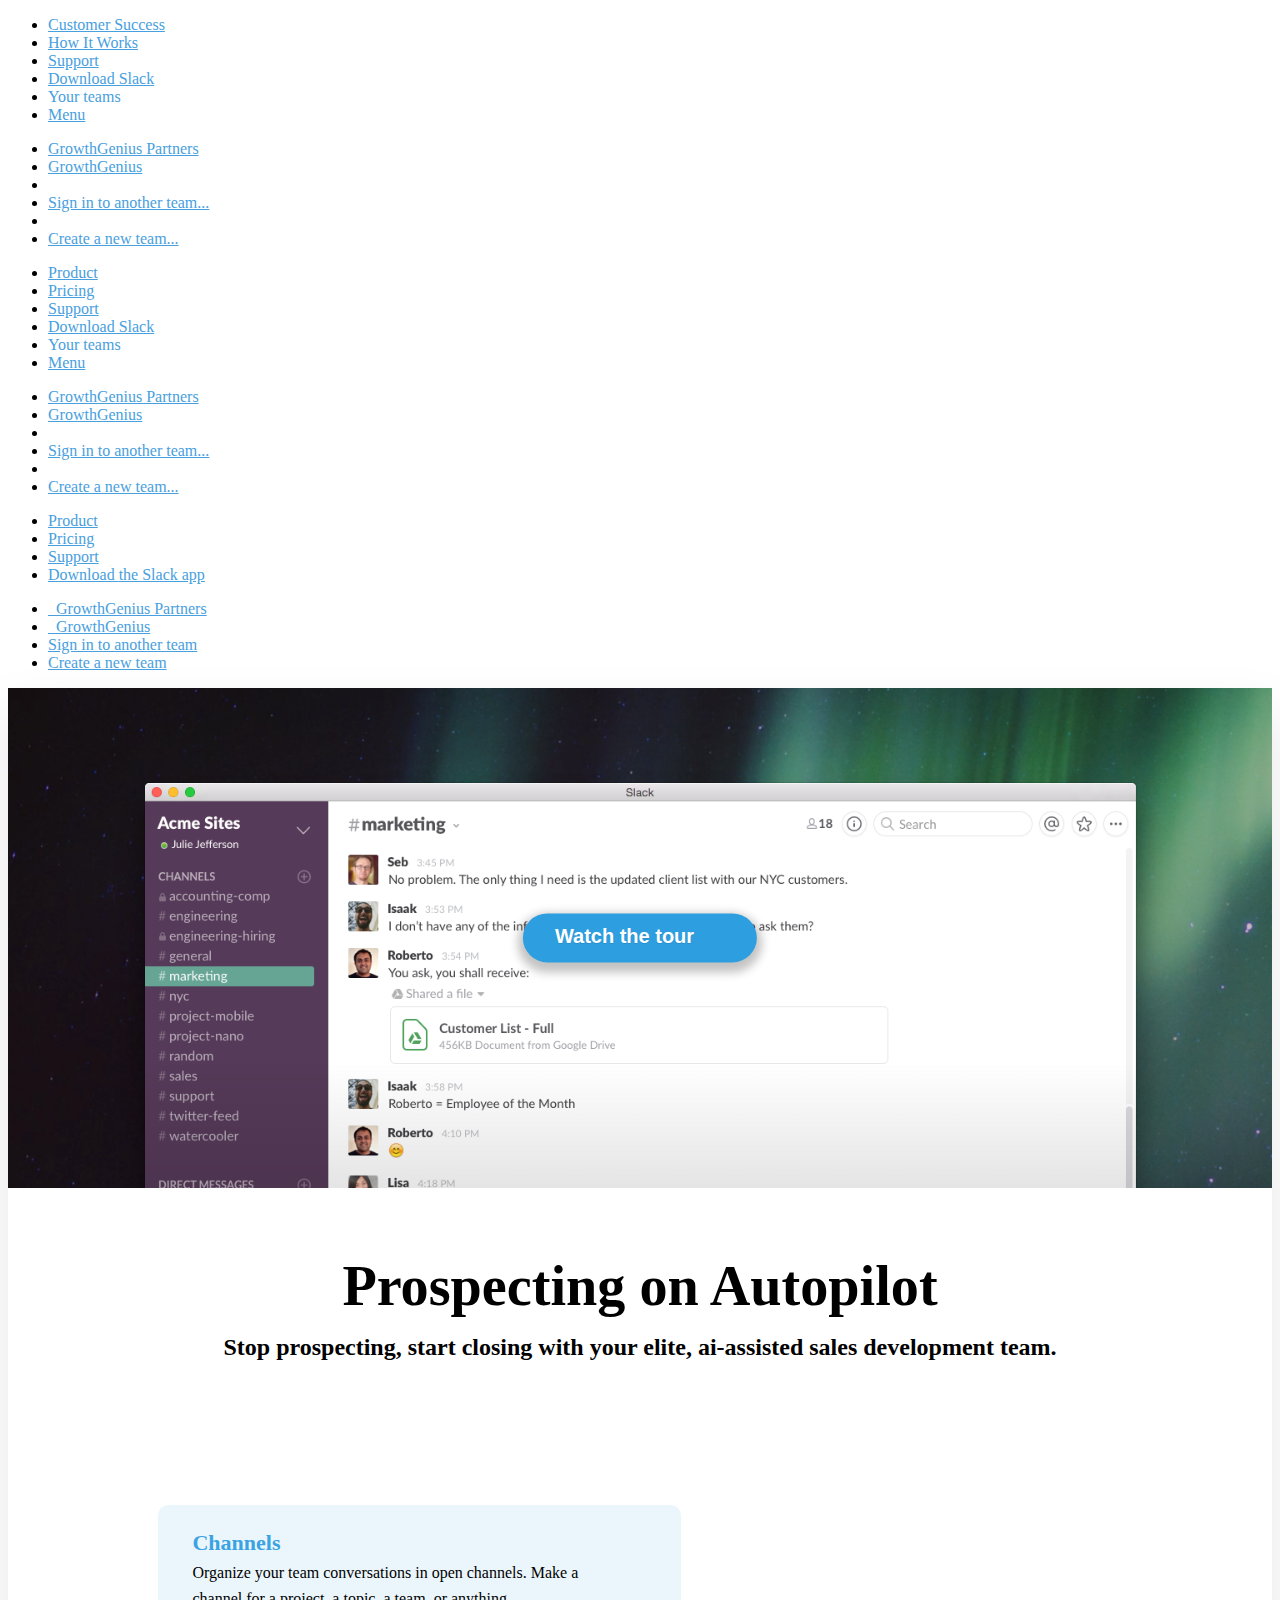
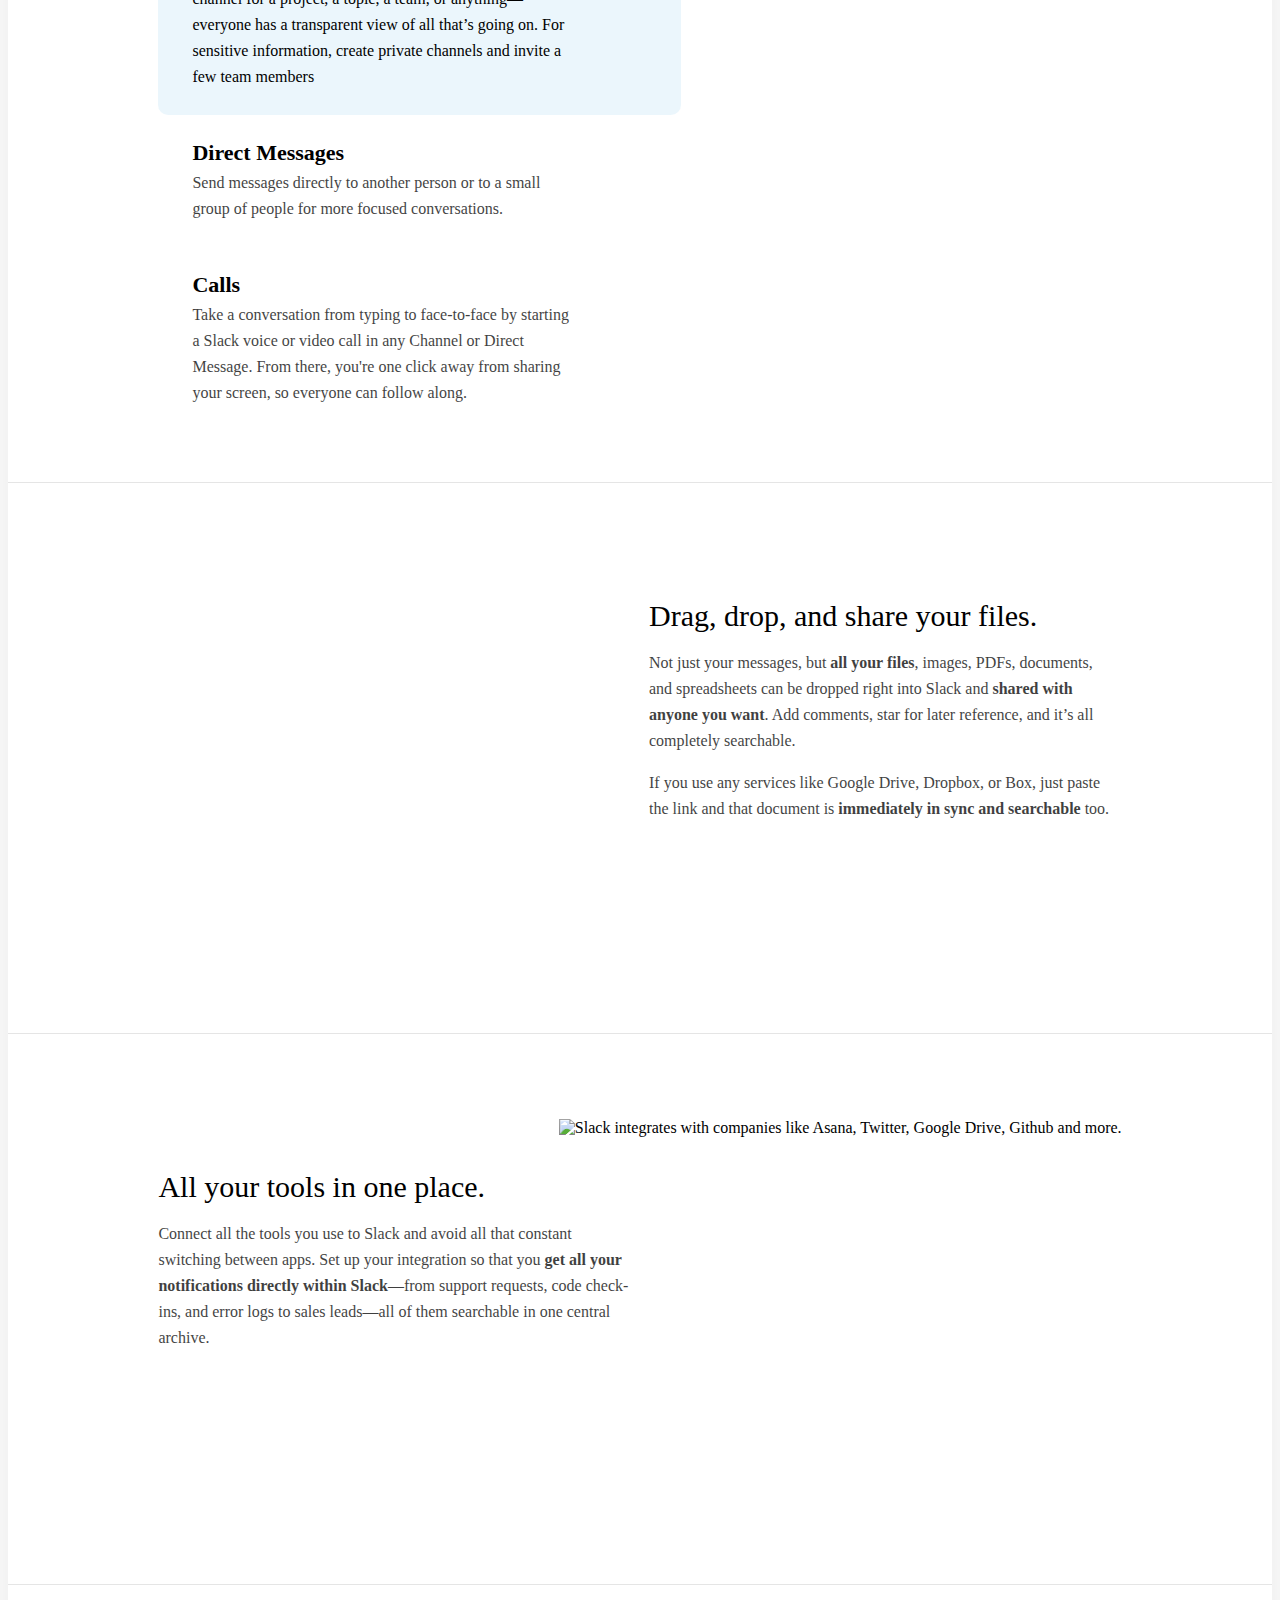
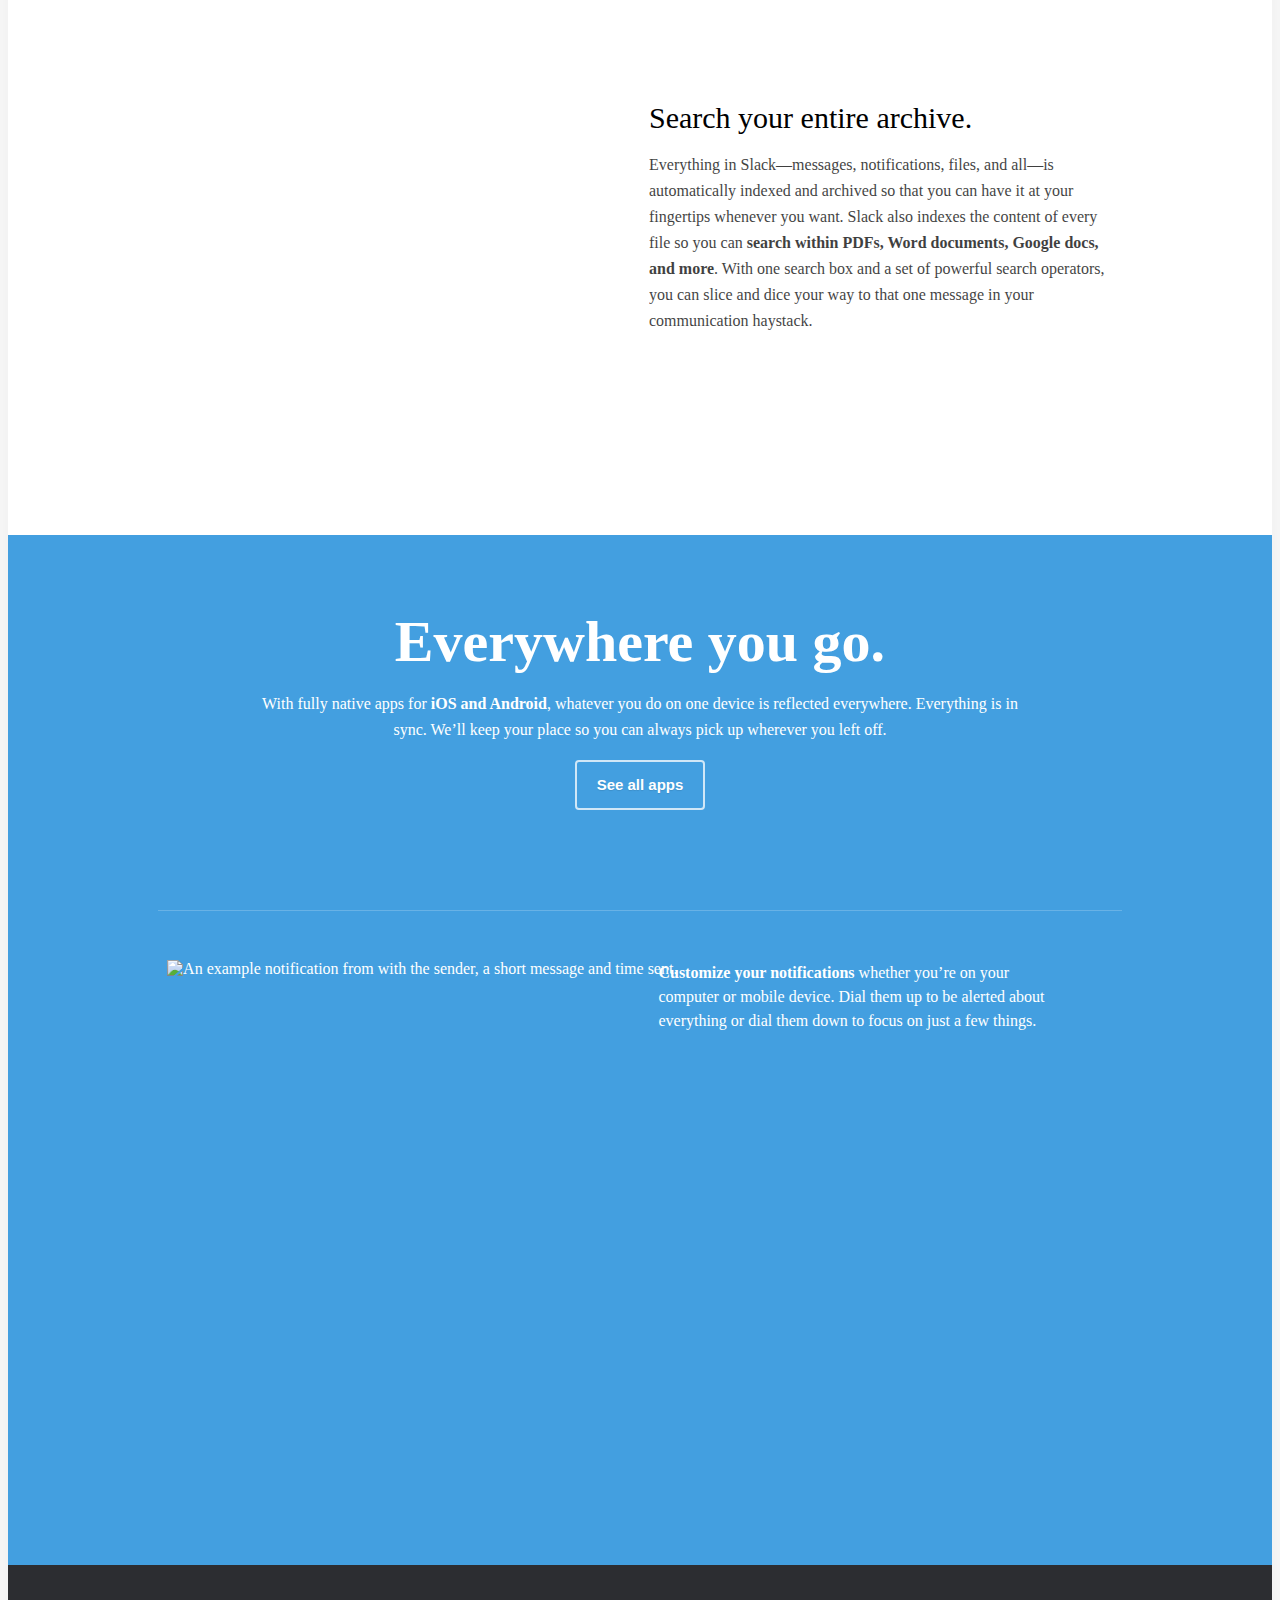
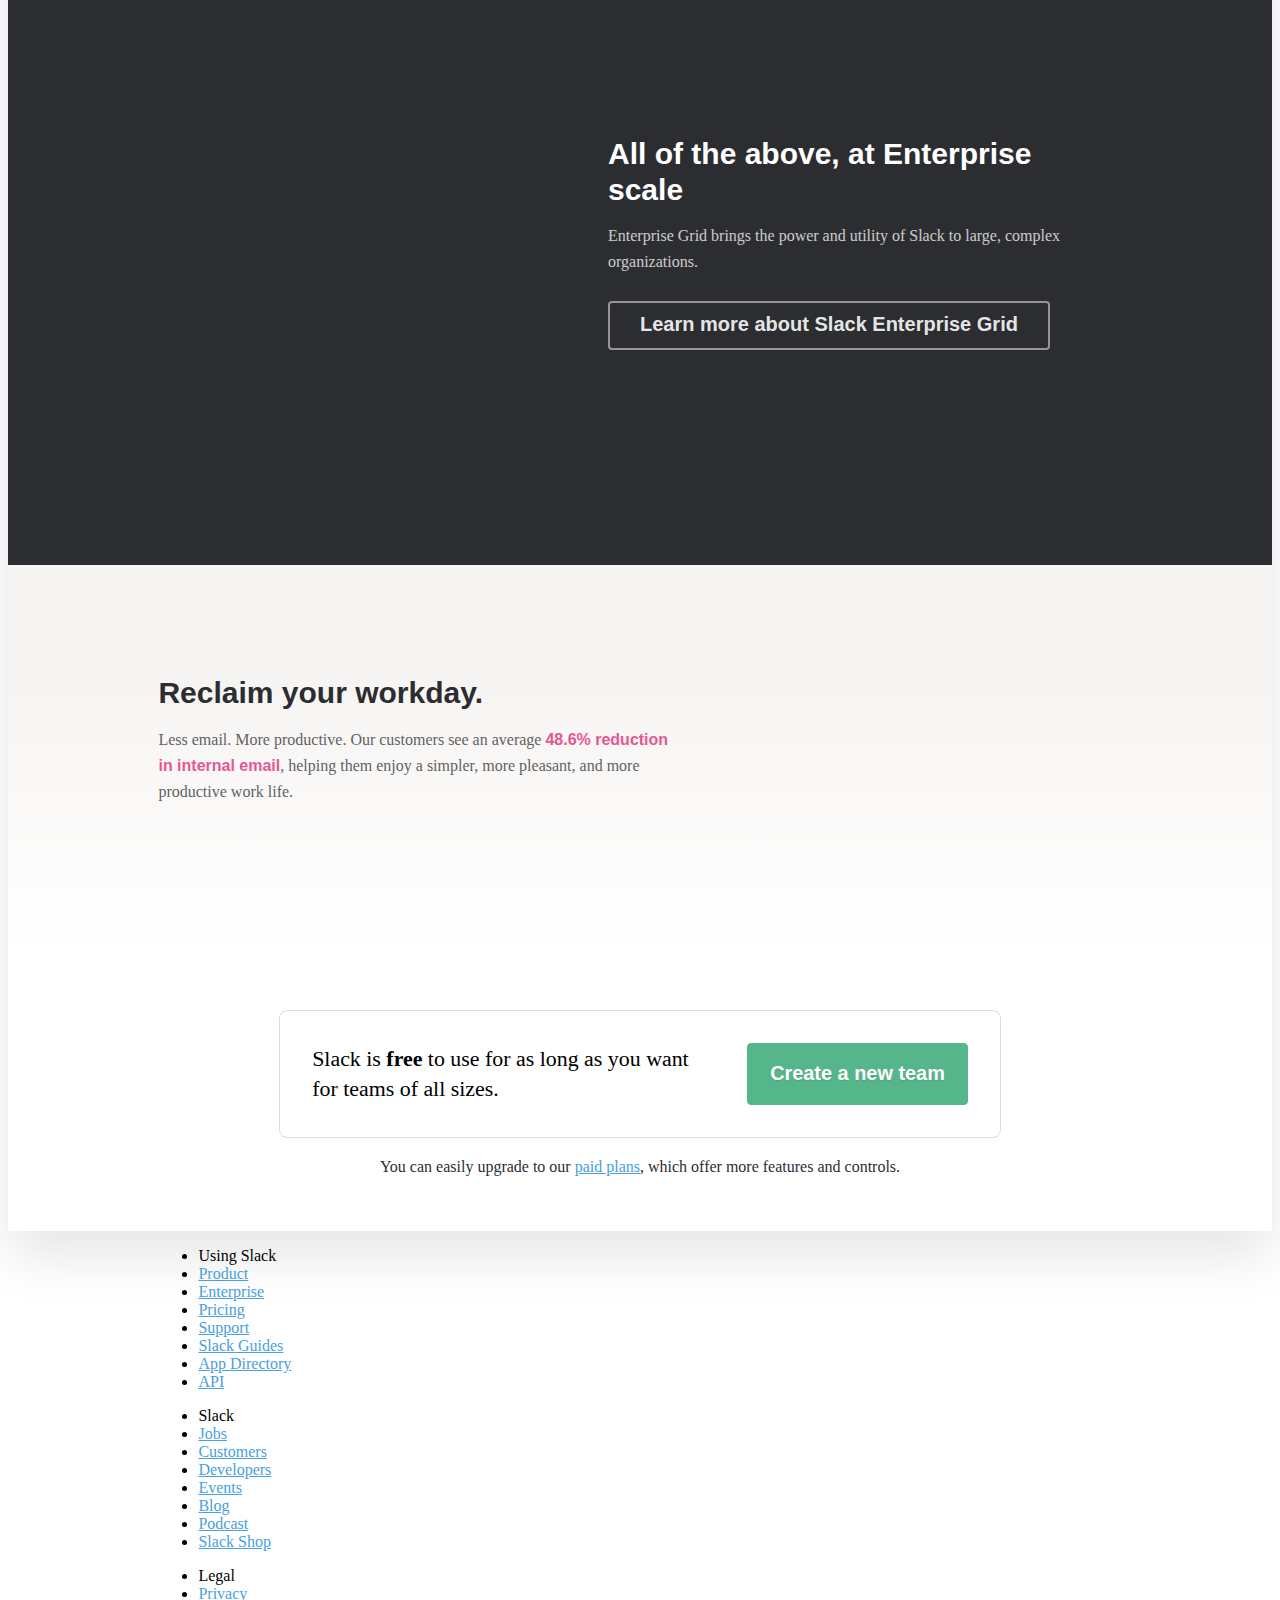
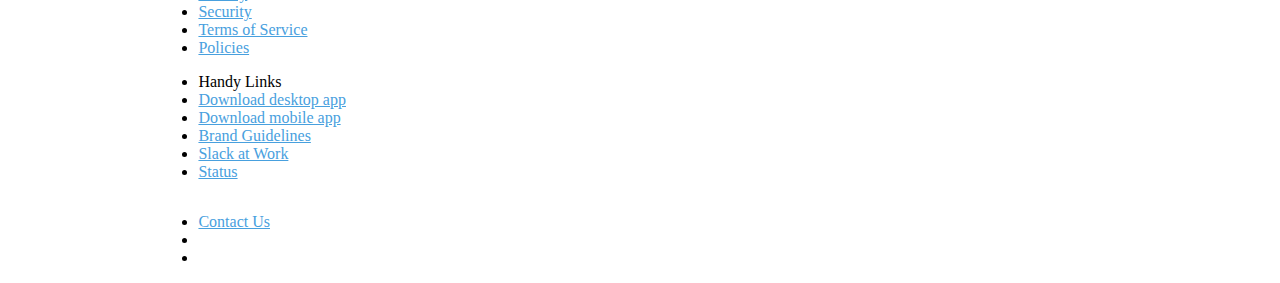
==== index.html @ 7a0142d6 "Initial commit" ====
<!DOCTYPE html>
<html lang="en-US">
	<head>

		
		<script>
window.ts_endpoint_url = "https:\/\/slack.com\/beacon\/timing";

(function(e) {
	var n=Date.now?Date.now():+new Date,r=e.performance||{},t=[],a={},i=function(e,n){for(var r=0,a=t.length,i=[];a>r;r++)t[r][e]==n&&i.push(t[r]);return i},o=function(e,n){for(var r,a=t.length;a--;)r=t[a],r.entryType!=e||void 0!==n&&r.name!=n||t.splice(a,1)};r.now||(r.now=r.webkitNow||r.mozNow||r.msNow||function(){return(Date.now?Date.now():+new Date)-n}),r.mark||(r.mark=r.webkitMark||function(e){var n={name:e,entryType:"mark",startTime:r.now(),duration:0};t.push(n),a[e]=n}),r.measure||(r.measure=r.webkitMeasure||function(e,n,r){n=a[n].startTime,r=a[r].startTime,t.push({name:e,entryType:"measure",startTime:n,duration:r-n})}),r.getEntriesByType||(r.getEntriesByType=r.webkitGetEntriesByType||function(e){return i("entryType",e)}),r.getEntriesByName||(r.getEntriesByName=r.webkitGetEntriesByName||function(e){return i("name",e)}),r.clearMarks||(r.clearMarks=r.webkitClearMarks||function(e){o("mark",e)}),r.clearMeasures||(r.clearMeasures=r.webkitClearMeasures||function(e){o("measure",e)}),e.performance=r,"function"==typeof define&&(define.amd||define.ajs)&&define("performance",[],function(){return r}) // eslint-disable-line
})(window);

</script>
<script>


;(function() {
'use strict';


window.TSMark = function(mark_label) {
	if (!window.performance || !window.performance.mark) return;
	performance.mark(mark_label);
};
window.TSMark('start_load');


window.TSMeasureAndBeacon = function(measure_label, start_mark_label) {
	if (start_mark_label === 'start_nav' && window.performance && window.performance.timing) {
		window.TSBeacon(measure_label, (new Date()).getTime() - performance.timing.navigationStart);
		return;
	}
	if (!window.performance || !window.performance.mark || !window.performance.measure) return;
	performance.mark(start_mark_label + '_end');
	try {
		performance.measure(measure_label, start_mark_label, start_mark_label + '_end');
		window.TSBeacon(measure_label, performance.getEntriesByName(measure_label)[0].duration);
	} catch (e) {
		
	}
};


if ('sendBeacon' in navigator) {
	window.TSBeacon = function(label, value) {
		var endpoint_url = window.ts_endpoint_url || 'https://slack.com/beacon/timing';
		navigator.sendBeacon(endpoint_url + '?data=' + encodeURIComponent(label + ':' + value), '');
	};
} else {
	window.TSBeacon = function(label, value) {
		var endpoint_url = window.ts_endpoint_url || 'https://slack.com/beacon/timing';
		(new Image()).src = endpoint_url + '?data=' + encodeURIComponent(label + ':' + value);
	};
}
})();
</script>
 

<script>
window.TSMark('step_load');
</script>		<noscript><meta http-equiv="refresh" content="0; URL=/is?nojsmode=1" /></noscript>
<script type="text/javascript">
if(self!==top)window.document.write("\u003Cstyle>body * {display:none !important;}\u003C\/style>\u003Ca href=\"#\" onclick="+
"\"top.location.href=window.location.href\" style=\"display:block !important;padding:10px\">Go to Slack.com\u003C\/a>");

(function() {
	var timer;
	if (self !== top) {
		timer = window.setInterval(function() {
			if (window.$) {
				try {
					$('#page').remove();
					$('#client-ui').remove();
					window.TS = null;
					window.clearInterval(timer);
				} catch(e) {}
			}
		}, 200);
	}
}());

</script>

<script>

(function() {
	'use strict';

	window.callSlackAPIUnauthed = function(method, args, callback) {
		var timestamp = Date.now() / 1000;  
		var version = (window.TS && TS.boot_data && TS.boot_data.version_uid) ? TS.boot_data.version_uid.substring(0, 8) : 'noversion';
		var url = '/api/' + method + '?_x_id=' + version + '-' + timestamp;

		var req = new XMLHttpRequest();

		req.onreadystatechange = function() {
			if (req.readyState == 4) {
				req.onreadystatechange = null;
				var obj;

				if (req.status == 200 || req.status == 429) {
					try {
						obj = JSON.parse(req.responseText);
					} catch (err) {
						TS.console.warn(8675309, 'unable to do anything with api rsp');
					}
				}

				obj = obj || {
					ok: false,
				};

				callback(obj.ok, obj, args);
			}
		};

		var async = true;
		req.open('POST', url, async);

		var form_data = new FormData();
		var has_data = false;
		Object.keys(args).forEach(function(k) {
			if (k[0] === '_') return;
			form_data.append(k, args[k]);
			has_data = true;
		});

		if (has_data) {
			req.send(form_data);
		} else {
			req.send();
		}
	};
})();
</script>
		<script type="text/javascript" src="https://a.slack-edge.com/bv1-1/webpack.manifest.fd29d43153dd96f3fa44.min.js" crossorigin="anonymous" onload="window._cdn && _cdn.ok(this, arguments)" onerror="window._cdn && _cdn.failed(this, arguments)"></script>
		
	
		<script>
			if (window.location.host == 'slack.com' && window.location.search.indexOf('story') < 0) {
				document.cookie = '__cvo_skip_doc=' + escape(document.URL) + '|' + escape(document.referrer) + ';path=/';
			}
		</script>
	

		<script type="text/javascript">
		
		try {
			if(window.location.hash && !window.location.hash.match(/^(#?[a-zA-Z0-9_]*)$/)) {
				window.location.hash = '';
			}
		} catch(e) {}
		
	</script>

	<script type="text/javascript">
						
			window.dataLayer = window.dataLayer || [];
			window.dataLayer.push({
				'gtm.start': Date.now(),
				'event' : 'gtm.js',
				
			});
			var firstScript = document.getElementsByTagName('script')[0];
			var thisScript = document.createElement('script');
			thisScript.async = true;
			thisScript.src = '//www.googletagmanager.com/gtm.js?id=GTM-KH2LPK';
			firstScript.parentNode.insertBefore(thisScript, firstScript);

			/* Once page is loaded, attach events */
			document.addEventListener("DOMContentLoaded", function(e) {
				var gtmDataLayer = window.dataLayer || [];
				var gtmTags = document.querySelectorAll('*[data-gtm-click]');
				var gtmClickHandler = function(c) {
					var gtm_events = this.getAttribute('data-gtm-click');
					if(!gtm_events) return;
					var gtm_events_arr = gtm_events.split(",");
					for(var e=0; e < gtm_events_arr.length; e++) {
						var ev = gtm_events_arr[e].trim();
						gtmDataLayer.push({ 'event': ev });
					}
				};
				gtmTags.forEach(function(elem) {
					elem.addEventListener('click', gtmClickHandler);
				});
			});
		
	
				(function(e,c,b,f,d,g,a){e.SlackBeaconObject=d;
		e[d]=e[d]||function(){(e[d].q=e[d].q||[]).push([1*new Date(),arguments])};
		e[d].l=1*new Date();g=c.createElement(b);a=c.getElementsByTagName(b)[0];
		g.async=1;g.src=f;a.parentNode.insertBefore(g,a)
		})(window,document,"script","https://a.slack-edge.com/bv1-1/slack_beacon.7894c36665f77d6acb3f.min.js","sb");
		sb('set', 'token', '3307f436963e02d4f9eb85ce5159744c');

				sb('track', 'pageview');

		
		function track(a) {
			if(window.ga) ga('send','event','web', a);
			if(window.sb) sb('track', a);
		}
		

	</script>

														
		<title>Slack: Where work happens</title>
		<meta charset="utf-8">
		<meta name="description" content="Slack brings all your communication together in one place. It’s real-time messaging, archiving and search for modern teams.">
		<meta name="author" content="Slack">
		<meta name="viewport" content="width=device-width, initial-scale=1.0, maximum-scale=1.0">
		<meta http-equiv="X-UA-Compatible" content="IE=edge,chrome=1">

		
		
		

<meta property="og:type" 	content="website"/>
<meta property="og:site_name" 	content="Slack"/>
<meta property="og:image" 	content="https://a.slack-edge.com/436da/marketing/img/meta/slack_hash_128.png"/>
<meta property="og:title" 	content="Slack: Where work happens"/>
<meta property="og:description" content="Slack brings all your communication together in one place. It’s real-time messaging, archiving and search for modern teams."/>
		
<meta name="twitter:card" content="summary">
<meta name="twitter:site" content="@slackhq">

	<meta name="twitter:title" content="Slack: Where work happens">

	<meta name="twitter:description" content="Slack brings all your communication together in one place. It’s real-time messaging, archiving and search for modern teams.">

<meta name="twitter:image" content="https://a.slack-edge.com/436da/marketing/img/meta/slack_hash_twitter.png">		
<link id="favicon" rel="shortcut icon" href="https://a.slack-edge.com/436da/marketing/img/meta/favicon-32.png" sizes="16x16 32x32 48x48" type="image/png" />

<link rel="icon" href="https://a.slack-edge.com/436da/marketing/img/meta/app-256.png" sizes="256x256" type="image/png" />

<link rel="apple-touch-icon-precomposed" sizes="152x152" href="https://a.slack-edge.com/436da/marketing/img/meta/ios-152.png" />
<link rel="apple-touch-icon-precomposed" sizes="144x144" href="https://a.slack-edge.com/436da/marketing/img/meta/ios-144.png" />
<link rel="apple-touch-icon-precomposed" sizes="120x120" href="https://a.slack-edge.com/436da/marketing/img/meta/ios-120.png" />
<link rel="apple-touch-icon-precomposed" sizes="114x114" href="https://a.slack-edge.com/436da/marketing/img/meta/ios-114.png" />
<link rel="apple-touch-icon-precomposed" sizes="72x72" href="https://a.slack-edge.com/436da/marketing/img/meta/ios-72.png" />
<link rel="apple-touch-icon-precomposed" href="https://a.slack-edge.com/436da/marketing/img/meta/ios-57.png" />

<meta name="msapplication-TileColor" content="#FFFFFF" />
<meta name="msapplication-TileImage" content="https://a.slack-edge.com/436da/marketing/img/meta/app-144.png" />
		
		
		
		<!-- output_css "brand_css_core" -->
		<link href="https://a.slack-edge.com/5dbea/style/rollup-brand.css" rel="stylesheet" type="text/css" crossorigin="anonymous" onload="window._cdn && _cdn.ok(this, arguments)" onerror="window._cdn && _cdn.failed(this, arguments)">
		<!-- <link rel="stylesheet" type="text/css" href="rollup-brand.css"> -->


				<!-- output_css "regular" -->
		<!-- <link href="https://a.slack-edge.com/99ce6/style/landing_tour.css" rel="stylesheet" type="text/css" crossorigin="anonymous" onload="window._cdn && _cdn.ok(this, arguments)" onerror="window._cdn && _cdn.failed(this, arguments)"> -->
		<link rel="stylesheet" type="text/css" href="landing_tour.css">
		<!-- <link href="https://a.slack-edge.com/9dede/style/plastic_buttons.css" rel="stylesheet" type="text/css" crossorigin="anonymous" onload="window._cdn && _cdn.ok(this, arguments)" onerror="window._cdn && _cdn.failed(this, arguments)"> -->
		<link rel="stylesheet" type="text/css" href="plastic_buttons.css">
		<!-- <link href="https://a.slack-edge.com/0d12a/style/marketing_video_header.css" rel="stylesheet" type="text/css" crossorigin="anonymous" onload="window._cdn && _cdn.ok(this, arguments)" onerror="window._cdn && _cdn.failed(this, arguments)"> -->
		<link rel="stylesheet" type="text/css" href="marketing_video_header.css">


	</head>

		<body>

	

	



	<nav class="top">
	
		
		<a href="https://slack.com/" class="logo" data-qa="logo" data-clog-event="WEBSITE_CLICK" data-clog-params="click_target=logo" aria-label="Slack homepage"></a>
	
		
							
					<ul>
				<li><a  href="https://slack.com/is" data-qa="product" data-clog-event="WEBSITE_CLICK" data-clog-params="click_target=nav_product">Customer Success</a></li>
				<li><a  href="https://slack.com/pricing?ui_step=55&ui_element=5" data-qa="pricing" data-clog-event="WEBSITE_CLICK" data-clog-params="click_target=nav_pricing">How It Works</a></li>				<li><a  href="https://get.slack.help/hc/en-us" data-qa="support" data-clog-event="WEBSITE_CLICK" data-clog-params="click_target=nav_support">Support</a></li>

								<li class= "mobile_btn download_slack"><a  href="/get" data-qa="download_slack" data-clog-event="WEBSITE_CLICK" data-clog-params="click_target=nav_download">Download Slack</a></li>															<li><a id="team_menu" class="btn_sticky signup_dropdown_btn" data-clog-event="WEBSITE_CLICK" data-clog-params="click_target=nav_team_menu_btn"><ts-icon class="ts_icon_th_large ts_icon_inherit very_small_right_padding" aria-hidden="true"></ts-icon>Your teams</a></li>
													<li class="mobile_btn mobile_menu_btn">
					<a href="#" class="btn_sticky" data-clog-event="WEBSITE_CLICK" data-clog-params="click_target=nav_mobile_menu_btn">Menu</a>
				</li>
			</ul>

							<div class="menu hide_on_mobile" id="signup_dropdown">
					<div id="menu_items_scroller">
						<ul id="menu_items">

																				<li><a href="https://growthgeniuspartners.slack.com/" target="https://growthgeniuspartners.slack.com/" data-clog-event="WEBSITE_CLICK" data-clog-params="click_target=nav_team_name">
																	<ts-icon class="team_icon small" style="background-image: url('https://s3-us-west-2.amazonaws.com/slack-files2/avatars/2016-10-12/90690685568_a6c59c8f4d514ae5f091_88.png');"></ts-icon>
																<span class="switcher_label">GrowthGenius Partners</span>
							</a></li>
														<li><a href="https://growthgenius.slack.com/" target="https://growthgenius.slack.com/" data-clog-event="WEBSITE_CLICK" data-clog-params="click_target=nav_team_name">
																	<ts-icon class="team_icon small" style="background-image: url('https://s3-us-west-2.amazonaws.com/slack-files2/avatars/2016-10-12/90686621172_7ba98b8ae0e10d9c225a_88.png');"></ts-icon>
																<span class="switcher_label">GrowthGenius</span>
							</a></li>
														<li class="divider"></li>
																					<li id="add_team_option"><a href="https://slack.com/signin" data-gtm-click="optout_nav_signin" target="_blank" data-clog-event="WEBSITE_CLICK" data-clog-params="click_target=nav_sign_in"><ts-icon class="ts_icon small team_icon ts_icon_plus default neutral_white subtle_silver_bg"></ts-icon> <span class="switcher_label">Sign in to another team...</span></a></li>
														<li class="divider"></li>
															<li id="create_team_option"><a data-gtm-click="SignUp,optout_nav_create_team" href="https://slack.com/create" target="_blank" data-clog-event="WEBSITE_CLICK" data-clog-params="click_target=nav_create_team"><ts-icon class="ts_icon small team_icon ts_icon_slack_pillow default neutral_white subtle_silver_bg"></ts-icon> <span class="switcher_label">Create a new team...</span></a></li>													</ul>
					</div>
				</div>
			
			</nav>

	<nav class="top fixed" >
	
		
		<a href="https://slack.com/" class="logo" data-qa="logo" data-clog-event="WEBSITE_CLICK" data-clog-params="click_target=nav_logo" aria-label="Slack homepage"></a>
							<ul>
				<li><a  href="https://slack.com/is" data-qa="product" data-clog-event="WEBSITE_CLICK" data-clog-params="click_target=nav_product">Product</a></li>
				<li><a  href="https://slack.com/pricing?ui_step=55&ui_element=5" data-qa="pricing" data-clog-event="WEBSITE_CLICK" data-clog-params="click_target=nav_pricing">Pricing</a></li>				<li><a  href="https://get.slack.help/hc/en-us" data-qa="support" data-clog-event="WEBSITE_CLICK" data-clog-params="click_target=nav_support">Support</a></li>
								<li class= "mobile_btn download_slack"><a  href="/get" data-qa="download_slack" data-clog-event="WEBSITE_CLICK" data-clog-params="click_target=nav_download">Download Slack</a></li>
															<li><a id="team_menu" class="btn_sticky signup_dropdown_btn" data-clog-event="WEBSITE_CLICK" data-clog-params="click_target=nav_team_menu_btn"><ts-icon class="ts_icon_th_large ts_icon_inherit very_small_right_padding" aria-hidden="true"></ts-icon>Your teams</a></li>
													<li class="mobile_btn mobile_menu_btn">
					<a href="#" class="btn_sticky" data-clog-event="WEBSITE_CLICK" data-clog-params="click_target=nav_mobile_menu_btn">Menu</a>
				</li>
			</ul>

							<div class="menu hide_on_mobile" id="signup_dropdown">
					<div id="menu_items_scroller">
						<ul id="menu_items">

																				<li><a href="https://growthgeniuspartners.slack.com/" target="https://growthgeniuspartners.slack.com/" data-clog-event="WEBSITE_CLICK" data-clog-params="click_target=nav_team_name">
																	<ts-icon class="team_icon small" style="background-image: url('https://s3-us-west-2.amazonaws.com/slack-files2/avatars/2016-10-12/90690685568_a6c59c8f4d514ae5f091_88.png');"></ts-icon>
																<span class="switcher_label">GrowthGenius Partners</span>
							</a></li>
														<li><a href="https://growthgenius.slack.com/" target="https://growthgenius.slack.com/" data-clog-event="WEBSITE_CLICK" data-clog-params="click_target=nav_team_name">
																	<ts-icon class="team_icon small" style="background-image: url('https://s3-us-west-2.amazonaws.com/slack-files2/avatars/2016-10-12/90686621172_7ba98b8ae0e10d9c225a_88.png');"></ts-icon>
																<span class="switcher_label">GrowthGenius</span>
							</a></li>
														<li class="divider"></li>
																					<li id="add_team_option"><a href="https://slack.com/signin" data-gtm-click="optout_nav_signin" target="_blank" data-clog-event="WEBSITE_CLICK" data-clog-params="click_target=nav_sign_in"><ts-icon class="ts_icon small team_icon ts_icon_plus default neutral_white subtle_silver_bg"></ts-icon> <span class="switcher_label">Sign in to another team...</span></a></li>
														<li class="divider"></li>
															<li id="create_team_option"><a data-gtm-click="SignUp,optout_nav_create_team" href="https://slack.com/create" target="_blank" data-clog-event="WEBSITE_CLICK" data-clog-params="click_target=nav_create_team"><ts-icon class="ts_icon small team_icon ts_icon_slack_pillow default neutral_white subtle_silver_bg"></ts-icon> <span class="switcher_label">Create a new team...</span></a></li>													</ul>
					</div>
				</div>
			
			</nav>


<nav class="mobile_menu loading menu_scroll" aria-hidden="true">
	<div class="mobile_menu_wrapper">
	<div class="mobile_menu_header">
			<a href="https://slack.com/" class="logo" data-clog-event="WEBSITE_CLICK" data-clog-params="click_target=nav_logo"></a>
			<a href="#" class="close" aria-label="close" data-clog-event="WEBSITE_CLICK" data-clog-params="click_target=nav_menu_close"><ts-icon class="ts_icon ts_icon_times"></ts-icon></a>
	</div>
					<ul>
				<li><a  href="https://slack.com/is" data-clog-event="WEBSITE_CLICK" data-clog-params="click_target=nav_product">Product</a></li>
				<li><a  href="https://slack.com/pricing?ui_step=55&ui_element=5" class="mobile_nav_pricing" data-clog-event="WEBSITE_CLICK" data-clog-params="click_target=nav_pricing">Pricing</a></li>				<li><a  href="https://get.slack.help/hc/en-us" data-clog-event="WEBSITE_CLICK" data-clog-params="click_target=nav_support">Support</a></li>
				<li><a  href="/get" data-clog-event="WEBSITE_CLICK" data-clog-params="click_target=nav_download">Download <span class="optional_desktop_nav_message">the Slack app</span></a></li>
			</ul>

			<ul class="mobile_menu_footer">
								<li><a href="https://growthgeniuspartners.slack.com/" target="https://growthgeniuspartners.slack.com/" data-clog-event="WEBSITE_CLICK" data-clog-params="click_target=nav_team_name">
											<ts-icon class="team_icon float_none small" style="background-image: url('https://s3-us-west-2.amazonaws.com/slack-files2/avatars/2016-10-12/90690685568_a6c59c8f4d514ae5f091_88.png');">&nbsp;</ts-icon>
										<span class="switcher_label">GrowthGenius Partners</span>
				</a></li>
								<li><a href="https://growthgenius.slack.com/" target="https://growthgenius.slack.com/" data-clog-event="WEBSITE_CLICK" data-clog-params="click_target=nav_team_name">
											<ts-icon class="team_icon float_none small" style="background-image: url('https://s3-us-west-2.amazonaws.com/slack-files2/avatars/2016-10-12/90686621172_7ba98b8ae0e10d9c225a_88.png');">&nbsp;</ts-icon>
										<span class="switcher_label">GrowthGenius</span>
				</a></li>
				
									<li><a href="https://slack.com/signin" data-gtm-click="optout_nav_signin" target="_blank" data-clog-event="WEBSITE_CLICK" data-clog-params="click_target=nav_sign_in"><ts-icon class="ts_icon small float_none team_icon ts_icon_plus default signup_icon"></ts-icon> <span class="switcher_label">Sign in to another team</span></a></li>
				
									<li><a data-gtm-click="SignUp,optout_nav_create_team" href="https://slack.com/create" class="" target="_blank" data-clog-event="WEBSITE_CLICK" data-clog-params="click_target=nav_create_team"><ts-icon class="ts_icon small float_none team_icon ts_icon_slack_pillow default signup_icon"></ts-icon> <span class="switcher_label">Create a new team</span></a></li>							</ul>
			</div>
</nav>


<div id="page">
	
<div class="w video_header">
                <div id="watch_the_tour"  class="stealth" style="display: none;" ></div>
        
                <div class="hero_image_overlay no_events">

                
                <button class="tour_btn btn pill_btn btn_large btn_info ts_icon ts_icon_play">
                                        Watch the tour                                </button>
        </div>

        <button class="close_video ts_icon ts_icon_times hidden"></button>
</div>

	<div id="communicate" class="detail" data-highlight="channel">
		<section>

			<h1 class="headline">
				<div>Prospecting on Autopilot</div>
				<div style="font-size: 24px">Stop prospecting, start closing with your elite, ai-assisted sales development team.</div>
			</h1>

			<div class="highlight_wrapper">
				<div class="ways">
					<div class="way" data-highlight="channel">
						<h3>Channels</h3>
						<p>Organize your team conversations in open channels. Make a channel for a project, a topic, a team, or anything&mdash;everyone has a transparent view of all that’s going on. For sensitive information, create private channels and invite a few team members</p>
					</div>
					<div class="way" data-highlight="dm">
						<h3>Direct Messages</h3>
						<p>Send messages directly to another person or to a small group of people for more focused conversations.</p>
					</div>
					<div class="way" data-highlight="calls">
						<h3>Calls</h3>
						<p>Take a conversation from typing to face-to-face by starting a Slack voice or video call in any Channel or Direct Message. From there, you're one click away from sharing your screen, so everyone can follow along.</p>
					</div>
				</div>
				<div class="switcher">
					<a href="#" class="circle" data-highlight="channel"></a>
					<a href="#" class="circle" data-highlight="dm"></a>
					<a href="#" class="circle" data-highlight="calls"></a>
				</div>
				<div class="image_container">
					<img src="https://a.slack-edge.com/66f9/img/tour/ways_ssb.png" srcset="https://a.slack-edge.com/66f9/img/tour/ways_ssb.png 1x, https://a.slack-edge.com/0180/img/tour/ways_ssb@2x.png 2x" class="background" alt="">
					<div class="highlight highlight_new" data-highlight="channel"></div>
					<div class="highlight highlight_new" data-highlight="dm"></div>
					<div class="highlight highlight_new" data-highlight="calls"></div>
				</div>
			</div>
		</section>
	</div>
	<div id="drag_drop_share" class="detail">
		<section>
			<img data-src="https://a.slack-edge.com/f3494/img/uk/drag_drop_share.png" data-srcset="https://a.slack-edge.com/f3494/img/uk/drag_drop_share.png 1x, https://a.slack-edge.com/f3494/img/uk/drag_drop_share@2x.png 2x" class="background" alt="">
			<h1>Drag, drop, and share your files.</h1>
			<p>Not just your messages, but <strong>all your files</strong>, images, PDFs, documents, and spreadsheets can be dropped right into Slack and <strong>shared with anyone you want</strong>. Add comments, star for later reference, and it’s all completely searchable.</p>
			<p>If you use any services like Google Drive, Dropbox, or Box, just paste the link and that document is <strong>immediately in sync and searchable</strong> too.</p>
		</section>
	</div>
	<div id="tools" class="detail">
		<section>
			<img data-src="https://a.slack-edge.com/f3494/img/uk/tools.png" data-srcset="https://a.slack-edge.com/f3494/img/uk/tools.png 1x, https://a.slack-edge.com/f3494/img/uk/tools@2x.png 2x" class="background" alt="Slack integrates with companies like Asana, Twitter, Google Drive, Github and more.">
			<h1>All your tools in one place.</h1>
			<p>Connect all the tools you use to Slack and avoid all that constant switching between apps. Set up your integration so that you <strong>get all your notifications directly within Slack</strong>&mdash;from support requests, code check-ins, and error logs to sales leads&mdash;all of them searchable in one central archive.</p>
		</section>
	</div>
	<div id="search" class="detail">
		<section>
			<img data-src="https://a.slack-edge.com/f3494/img/uk/search.png" data-srcset="https://a.slack-edge.com/f3494/img/uk/search.png 1x, https://a.slack-edge.com/f3494/img/uk/search@2x.png 2x" class="background" alt="">
			<h1>Search your entire archive.</h1>
			<p>Everything in Slack&mdash;messages, notifications, files, and all&mdash;is automatically indexed and archived so that you can have it at your fingertips whenever you want. Slack also indexes the content of every file so you can <strong>search within PDFs, Word documents, Google docs, and more</strong>. With one search box and a set of powerful search operators, you can slice and dice your way to that one message in your communication haystack.</p>
		</section>
	</div>
	<div id="everywhere" class="detail">
		<section class="everywhere" data-screen="desktop">
			<h1>Everywhere you go.</h1>
			<p>With fully native apps for <strong>iOS and Android</strong>, whatever you do on one device is reflected everywhere. Everything is in sync. We’ll keep your place so you can always pick up wherever you left off.</p>
			<a href="/downloads" class="btn dl_link">See all apps</a>
			<img data-src="https://a.slack-edge.com/0180/img/tour/everywhere.png" data-srcset="https://a.slack-edge.com/0180/img/tour/everywhere.png 1x, https://a.slack-edge.com/66f9/img/tour/everywhere@2x.png 2x" class="everywhere_img" alt="">
		</section>
		<section class="everywhere_mobile" data-screen="mobile" aria-hidden="true">
			<img data-src="https://a.slack-edge.com/0180/img/tour/everywhere.png" data-srcset="https://a.slack-edge.com/0180/img/tour/everywhere.png 1x, https://a.slack-edge.com/66f9/img/tour/everywhere@2x.png 2x" class="background" alt="">
			<h1>Everywhere you go.</h1>
			<p>With fully native apps for <strong>iOS and Android</strong>, whatever you do on one device is reflected everywhere. Everything is in sync. We’ll keep your place so you can always pick up wherever you left off.</p>
			<a href="/downloads" class="btn dl_link">See all apps</a>
		</section>
		<section class="notifications">
			<hr>
			<img data-src="https://a.slack-edge.com/66f9/img/tour/notification.png" data-srcset="https://a.slack-edge.com/66f9/img/tour/notification.png 1x, https://a.slack-edge.com/66f9/img/tour/notification@2x.png 2x" class="background" alt="An example notification from with the sender, a short message and time sent.">
			<p><strong>Customize your notifications</strong> whether you’re on your computer or mobile device. Dial them up to be alerted about everything or dial them down to focus on just a few things. </p>
		</section>
	</div>

	<div id="enterprise" class="detail">
		<section>
			<img data-src="https://a.slack-edge.com/198f3/img/enterprise/landingpage/illustration_slackatscale.png" data-srcset="https://a.slack-edge.com/198f3/img/enterprise/landingpage/illustration_slackatscale.png 1x, https://a.slack-edge.com/198f3/img/enterprise/landingpage/illustration_slackatscale@2x.png 2x" class="background" alt="">
			<h1>All of the above, at Enterprise scale</h1>
			<p>Enterprise Grid brings the power and utility of Slack to large, complex organizations.</p>
			<a href="/enterprise" class="enterprise_btn btn btn_outline btn_transparent btn_large" data-clog-event="WEBSITE_CLICK" data-clog-ui-element="enterprise_link" data-clog-ui-action="click" data-clog-params="click_target=enterprise_btn">Learn more<span class="offscreen"> about Slack Enterprise Grid</span></a>
		</section>
	</div>

	<div id="try" class="detail">
		<div class="lin_grad"></div>
		<section>
			<img data-src="https://a.slack-edge.com/bfaba/img/survey/survey_chat_clean.png" data-srcset="https://a.slack-edge.com/bfaba/img/survey/survey_chat_clean.png 1x, https://a.slack-edge.com/bfaba/img/survey/survey_chat_clean@2x.png 2x" class="background" alt="">
			<h1>Reclaim your workday.</h1>
			<p>Less email. More productive. Our customers see an average <em>48.6% reduction in internal email</em>, helping them enjoy a simpler, more pleasant, and more productive work life.</p>
		</section>
	</div>

	<section class="signup bottom">
		<div>
			<h1>Slack is <strong>free</strong> to use for as long as you want for teams of all sizes.</h1>
			<a data-gtm-click="SignUp" href="/create" class="btn create_free">Create a new team</a>
		</div>
				<small>
					
			You can easily upgrade to our <a href="/pricing?ui_step=31&ui_element=5" class="pricing_link" data-clog-event="GROWTH_PRICING" data-clog-ui-element="pricing_link" data-clog-ui-action="click" data-clog-ui-step="homepage_product"">paid plans</a>, which offer more features and controls.				</small>
	</section>
</div>






<footer  data-qa="footer">
	<section class="links">
		<div class="grid">
			<div class="col span_1_of_4 nav_col">
				<ul>
					<li class="cat_1">Using Slack</li>
					<li><a href="/is" data-qa="product_footer" data-clog-event="WEBSITE_CLICK" data-clog-params="click_target=footer_product">Product</a></li>
					<li><a href="/enterprise" data-qa="enterprise_footer" data-clog-event="WEBSITE_CLICK" data-clog-params="click_target=footer_enterprise">Enterprise</a></li>
					<li><a href="/pricing?ui_step=28&ui_element=5" data-qa="pricing_footer" data-clog-event="WEBSITE_CLICK" data-clog-params="click_target=footer_pricing">Pricing</a></li>
					<li><a href="https://get.slack.help/hc/en-us" data-qa="support_footer" data-clog-event="WEBSITE_CLICK" data-clog-params="click_target=footer_support">Support</a></li>
					<li><a href="/guides" data-qa="getting_started" data-clog-event="WEBSITE_CLICK" data-clog-params="click_target=footer_getting_started">Slack Guides</a></li>
					<li><a href="/apps" data-qa="app_directory" data-clog-event="WEBSITE_CLICK" data-clog-params="click_target=footer_app_directory">App Directory</a></li>
					<li><a href="https://api.slack.com/" data-qa="api" data-clog-event="WEBSITE_CLICK" data-clog-params="click_target=footer_api">API</a></li>
				</ul>
			</div>
			<div class="col span_1_of_4 nav_col">
				<ul>
					<li class="cat_2">Slack <ts-icon class="ts_icon_heart"></ts-icon></li>
					<li><a href="/jobs" data-qa="jobs" data-clog-event="WEBSITE_CLICK" data-clog-params="click_target=footer_jobs">Jobs</a></li>
					<li><a href="/customers" data-qa="customers" data-clog-event="WEBSITE_CLICK" data-clog-params="click_target=footer_customers">Customers</a></li>
					<li><a href="/developers" data-qa="developers" data-clog-event="WEBSITE_CLICK" data-clog-params="click_target=footer_developers">Developers</a></li>
					<li><a href="/events" data-qa="events" data-clog-event="WEBSITE_CLICK" data-clog-params="click_target=footer_events">Events</a></li>
					<li><a href="http://slackhq.com/" data-qa="blog_footer" data-clog-event="WEBSITE_CLICK" data-clog-params="click_target=footer_blog">Blog</a></li>
					<li><a href="/podcast" data-qa="podcast" data-clog-event="WEBSITE_CLICK" data-clog-params="click_target=footer_podcast">Podcast</a></li>
					<li><a href="https://slack.shop/" data-qa="slack_shop" data-clog-event="WEBSITE_CLICK" data-clog-params="click_target=footer_slack_shop">Slack Shop</a></li>
				</ul>
			</div>
			<div class="col span_1_of_4 nav_col">
				<ul>
					<li class="cat_3">Legal</li>
					<li><a href="/privacy-policy" data-qa="privacy" data-clog-event="WEBSITE_CLICK" data-clog-params="click_target=footer_privacy">Privacy</a></li>
					<li><a href="/security" data-qa="security" data-clog-event="WEBSITE_CLICK" data-clog-params="click_target=footer_security">Security</a></li>
					<li><a href="/terms-of-service" data-qa="tos" data-clog-event="WEBSITE_CLICK" data-clog-params="click_target=footer_tos">Terms of Service</a></li>
					<li><a href="/policies" data-qa="policies" data-clog-event="WEBSITE_CLICK" data-clog-params="click_target=footer_policies">Policies</a></li>
				</ul>
			</div>
			<div class="col span_1_of_4 nav_col">
				<ul>
					<li class="cat_4">Handy Links</li>
					<li><a href="/downloads" data-qa="downloads" data-clog-event="WEBSITE_CLICK" data-clog-params="click_target=footer_downloads">Download desktop app</a></li>
					<li><a href="/downloads" data-qa="downloads_mobile" data-clog-event="WEBSITE_CLICK" data-clog-params="click_target=footer_downloads_mobile">Download mobile app</a></li>
					<li><a href="/brand-guidelines" data-qa="brand_guidelines" data-clog-event="WEBSITE_CLICK" data-clog-params="click_target=footer_brand_guidelines">Brand Guidelines</a></li>
					<li><a href="https://slackatwork.com" data-qa="slack_at_work" data-clog-event="WEBSITE_CLICK" data-clog-params="click_target=footer_slack_at_work">Slack at Work</a></li>
					<li><a href="https://status.slack.com/" data-qa="status" data-clog-event="WEBSITE_CLICK" data-clog-params="click_target=footer_status">Status</a></li>
				</ul>
			</div>
		</div>
	</section>

	<div class="footnote">
		<section>
			<a href="https://slack.com" aria-label="Slack homepage" data-clog-event="WEBSITE_CLICK" data-clog-params="click_target=footer_slack_icon"><ts-icon class="ts_icon_slack_pillow" aria-hidden="true"></ts-icon></a>
			<ul>
				<li>
					<a href="/help/contact" data-qa="contact_us" data-clog-event="WEBSITE_CLICK" data-clog-params="click_target=footer_contact_us">Contact Us</a>
				</li>
				<li>
					<a href="https://twitter.com/SlackHQ" data-qa="slack_twitter" data-clog-event="WEBSITE_CLICK" data-clog-params="click_target=footer_slack_twitter" aria-label="Slack on Twitter"><ts-icon class="ts_icon_twitter" aria-hidden="true"></ts-icon></a>
				</li>
				<li class="yt">
					<a href="https://www.youtube.com/channel/UCY3YECgeBcLCzIrFLP4gblw" data-qa="slack_youtube" data-clog-event="WEBSITE_CLICK" data-clog-params="click_target=footer_slack_youtube" aria-label="Slack on YouTube"><ts-icon class="ts_icon_youtube" aria-hidden="true"></ts-icon></a>
				</li>
			</ul>
		</section>
	</div>
</footer>
	
	
			<script>
		var _SCROLL_FIXED_CUTOFF = 75;
		</script>
	
		<!-- output_js "brand_js_core" -->
<script type="text/javascript" src="https://a.slack-edge.com/bv1-1/rollup-brand.f5a0c7749c44a9ff0042.min.js" crossorigin="anonymous" onload="window._cdn && _cdn.ok(this, arguments)" onerror="window._cdn && _cdn.failed(this, arguments)"></script>
<!-- <script type="text/javascript" src="/rollup-brand.min.js"></script> -->

	<!-- output_js "regular" -->
<script type="text/javascript" src="https://a.slack-edge.com/bv1-1/jquery.typed.3252a5b773f03e1bd2c6.min.js" crossorigin="anonymous" onload="window._cdn && _cdn.ok(this, arguments)" onerror="window._cdn && _cdn.failed(this, arguments)"></script>
<!-- <script type="text/javascript" src="/jquery.typed.min.js"></script> -->

<script type="text/javascript" src="https://a.slack-edge.com/bv1-1/bowser.0e153cbbe63dd59f9812.min.js" crossorigin="anonymous" onload="window._cdn && _cdn.ok(this, arguments)" onerror="window._cdn && _cdn.failed(this, arguments)"></script>
<!-- <script type="text/javascript" src="/bowser.min.js"></script> -->

<script type="text/javascript" src="https://a.slack-edge.com/bv1-1/landing_page.02d5c2b414a3de94404e.min.js" crossorigin="anonymous" onload="window._cdn && _cdn.ok(this, arguments)" onerror="window._cdn && _cdn.failed(this, arguments)"></script>
<!-- <script type="text/javascript" src="/landing_page.min.js"></script> -->

<script type="text/javascript" src="https://a.slack-edge.com/bv1-1/sticky_nav.41cc04b1ea322fa42abc.min.js" crossorigin="anonymous" onload="window._cdn && _cdn.ok(this, arguments)" onerror="window._cdn && _cdn.failed(this, arguments)"></script>
<!-- <script type="text/javascript" src="/sticky_nav.min.js"></script> -->

<script type="text/javascript" src="https://a.slack-edge.com/bv1-1/tour_with_video.14a9d33935da7a6070d4.min.js" crossorigin="anonymous" onload="window._cdn && _cdn.ok(this, arguments)" onerror="window._cdn && _cdn.failed(this, arguments)"></script>
<!-- <script type="text/javascript" src="/tour_with_video.min.js"></script> -->

<script type="text/javascript" src="https://a.slack-edge.com/bv1-1/footer.998b59118c08a05aad87.min.js" crossorigin="anonymous" onload="window._cdn && _cdn.ok(this, arguments)" onerror="window._cdn && _cdn.failed(this, arguments)"></script>
<!-- <script type="text/javascript" src="/footer.min.js"></script> -->



			<script type="text/javascript">
		window.boot_data = window.boot_data || {};


				boot_data.slack_to_zd_locale = {"en-us":"en-us","fr-fr":"fr-fr","de-de":"de","es-es":"es","ja-jp":"ja"};
		
				
		/* give TS.min the boot data it craves */
		TS.boot(boot_data);
	</script>

		

	<script type="text/javascript">

	/* --- Add clogs 2.0 to tour page --- */
			window.clog_step = 'tour_page_logged_out';
		window.has_plan = false;
	
	
	/* 2.0 page impression */
	TS.clog.track('GROWTH_PRICING', { has_plan: window.has_plan, pay_prod_cur: window.pay_prod_cur, contexts: { ui_context: { step: clog_step, action: 'impression' } } });

	/* 2.0 clicks */
	TS.clog.trackClick('a.dl_link', 'WEBSITE_CLICK', { has_plan: window.has_plan, pay_prod_cur: window.pay_prod_cur, contexts: { ui_context: { step: clog_step, action: 'click', ui_element: 'downloads_link' } } });
	TS.clog.trackClick('a.enterprise_btn', 'WEBSITE_CLICK', { has_plan: window.has_plan, pay_prod_cur: window.pay_prod_cur, contexts: { ui_context: { step: clog_step, action: 'click', ui_element: 'enterprise_link' } } });
	TS.clog.trackClick('a.results_link', 'WEBSITE_CLICK', { has_plan: window.has_plan, pay_prod_cur: window.pay_prod_cur, contexts: { ui_context: { step: clog_step, action: 'click', ui_element: 'results_link' } } });

	/* 2 of them */
	TS.clog.trackClick('a.pricing_link', 'WEBSITE_CLICK', { has_plan: window.has_plan, pay_prod_cur: window.pay_prod_cur, contexts: { ui_context: { step: clog_step, action: 'click', ui_element: 'pricing_link' } } });
	TS.clog.trackClick('a.pricing_link', 'GROWTH_PRICING', { has_plan: window.has_plan, pay_prod_cur: window.pay_prod_cur, contexts: { ui_context: { step: 'homepage_product', action: 'click', ui_element: 'pricing_link' } } });

	/* primary CTA */
	TS.clog.trackClick('a.create_free', 'WEBSITE_CLICK', { has_plan: window.has_plan, pay_prod_cur: window.pay_prod_cur, contexts: { ui_context: { step: clog_step, action: 'click', ui_element: 'create_team_button' } } });
	

</script>


		</body>
</html>
---- rollup-brand.css ----
@font-face{font-family:Slack-Lato;font-style:normal;font-weight:300;src:local('â˜º'),url(/9d38d/fonts/lato-1-compressed/lato-light.woff2) format('woff2'),url(/495d/fonts/lato-1/lato-light.woff) format('woff');unicode-range:U+0000-F8FE,U+F900-FFFF}
@font-face{font-family:Slack-Lato;font-style:normal;font-weight:400;src:local('â˜º'),url(/9d38d/fonts/lato-1-compressed/lato-regular.woff2) format('woff2'),url(/eb80/fonts/lato-1/lato-regular.woff) format('woff');unicode-range:U+0000-F8FE,U+F900-FFFF}
@font-face{font-family:Slack-Lato;font-style:normal;font-weight:700;src:local('â˜º'),url(/9d38d/fonts/lato-1-compressed/lato-bold.woff2) format('woff2'),url(/eb80/fonts/lato-1/lato-bold.woff) format('woff');unicode-range:U+0000-F8FE,U+F900-FFFF}
@font-face{font-family:Slack-Lato;font-style:normal;font-weight:900;src:local('â˜º'),url(/9d38d/fonts/lato-1-compressed/lato-black.woff2) format('woff2'),url(/eb80/fonts/lato-1/lato-black.woff) format('woff');unicode-range:U+0000-F8FE,U+F900-FFFF}
@font-face{font-family:Slack-Lato;font-style:italic;font-weight:300;src:local('â˜º'),url(/9d38d/fonts/lato-1-compressed/lato-italic-light.woff2) format('woff2'),url(/495d/fonts/lato-1/lato-italic-light.woff) format('woff');unicode-range:U+0000-F8FE,U+F900-FFFF}
@font-face{font-family:Slack-Lato;font-style:italic;font-weight:400;src:local('â˜º'),url(/9d38d/fonts/lato-1-compressed/lato-italic.woff2) format('woff2'),url(/eb80/fonts/lato-1/lato-italic.woff) format('woff');unicode-range:U+0000-F8FE,U+F900-FFFF}
@font-face{font-family:Slack-Lato;font-style:italic;font-weight:700;src:local('â˜º'),url(/9d38d/fonts/lato-1-compressed/lato-italic-bold.woff2) format('woff2'),url(/eb80/fonts/lato-1/lato-italic-bold.woff) format('woff');unicode-range:U+0000-F8FE,U+F900-FFFF}
@font-face{font-family:Slack-Lato;font-style:italic;font-weight:900;src:local('â˜º'),url(/9d38d/fonts/lato-1-compressed/lato-italic-black.woff2) format('woff2'),url(/eb80/fonts/lato-1/lato-italic-black.woff) format('woff');unicode-range:U+0000-F8FE,U+F900-FFFF}
@font-face{font-family:appleLogo;src:local("Lucida Grande");unicode-range:U+F8FF}
@font-face{font-family:Slack;src:url(/436da/fonts/slack-icons-Regular.woff2) format('woff2'),url(/436da/fonts/slack-icons-Regular.woff) format('woff');font-style:normal;font-weight:400}
.ts_icon:before,ts-icon:before{font-family:Slack;font-size:20px;font-style:normal;font-weight:400;display:inline-block}
.ts_icon.ts_icon_inherit:before,ts-icon.ts_icon_inherit:before{font-size:inherit}
.ts_icon.ts_icon_align_bottom:before,ts-icon.ts_icon_align_bottom:before{vertical-align:bottom}
h1 .ts_icon:not(.ts_icon_base_size):before,h1 ts-icon:not(.ts_icon_base_size):before,h2 .ts_icon:not(.ts_icon_base_size):before,h2 ts-icon:not(.ts_icon_base_size):before,h3 .ts_icon:not(.ts_icon_base_size):before,h3 ts-icon:not(.ts_icon_base_size):before{font-size:inherit}
.ts_icon_spin{-webkit-animation:1s linear 0s infinite normal none spin;-moz-animation:1s linear 0s infinite normal none spin;-o-animation:1s linear 0s infinite normal none spin;animation:1s linear 0s infinite normal none spin}
.ts_icon_spin.ts_icon_spinner,svg.ts_icon_spinner{display:inline-block;width:16px;height:16px;margin:0 .125em;-webkit-animation:1s linear 0s infinite normal none spin;-moz-animation:1s linear 0s infinite normal none spin;-o-animation:1s linear 0s infinite normal none spin;animation:1s linear 0s infinite normal none spin}
@-webkit-keyframes spin{0%{-webkit-transform:rotate(0);transform:rotate(0)}
100%{-webkit-transform:rotate(360deg);transform:rotate(360deg)}
}
@-moz-keyframes spin{0%{-moz-transform:rotate(0);transform:rotate(0)}
100%{-moz-transform:rotate(360deg);transform:rotate(360deg)}
}
@-ms-keyframes spin{0%{-ms-transform:rotate(0);transform:rotate(0)}
100%{-ms-transform:rotate(360deg);transform:rotate(360deg)}
}
@keyframes spin{0%{transform:rotate(0)}
100%{transform:rotate(360deg)}
}
.ts_icon_spin.ts_icon_spinner:before,svg.ts_icon_spinner:before{display:none}
.ts_icon_spin.ts_icon_spinner.ts_icon_inherit,svg.ts_icon_spinner.ts_icon_inherit{width:.75em;height:.75em}
.ts_icon_spin.ts_icon_spinner:empty,svg.ts_icon_spinner:empty{background:url(/b2b1/img/starburst.svg);background-size:100% auto}
.ts_icon_spin.ts_icon_spinner,.ts_icon_spin.ts_icon_spinner svg,.ts_icon_spin.ts_icon_spinner svg *,svg.ts_icon_spinner,svg.ts_icon_spinner svg,svg.ts_icon_spinner svg *{fill:currentColor;color:inherit;vertical-align:baseline}
.ts_icon_spin.ts_icon_spinner svg,svg.ts_icon_spinner svg{width:100%;height:100%}
.ts_icon_star_o:before{content:'\E001'}
.ts_icon_unstar_o:before{content:'\E002'}
.ts_icon_user:before{content:'\E003'}
.ts_icon_comment_alt:before{content:'\E004'}
.ts_icon_comment_o:before{content:'\E005'}
.ts_icon_home:before{content:'\E006'}
.ts_icon_info:before{content:'\E007'}
.ts_icon_channel_info:before,.ts_icon_info_circle:before{content:'\E008'}
.ts_icon_mentions:before{content:'\E009'}
.ts_icon_search:before{content:'\E010'}
.ts_icon_bolt:before{content:'\E011'}
.ts_icon_mobile:before{content:'\E012'}
.ts_icon_tablet:before{content:'\E013'}
.ts_icon_laptop:before{content:'\E014'}
.ts_icon_bell_o:before{content:'\E015'}
.ts_icon_bell_slash:before{content:'\E016'}
.ts_icon_team_directory:before{content:'\E017'}
.ts_icon_cloud_upload:before{content:'\E018'}
.ts_icon_cloud_download:before{content:'\E019'}
.ts_icon_cog_o:before{content:'\E020'}
.ts_icon_cogs:before{content:'\E021'}
.ts_icon_key:before{content:'\E022'}
.ts_icon_calendar:before{content:'\E023'}
.ts_icon_pencil:before{content:'\E024'}
.ts_icon_lightbulb_o:before{content:'\E025'}
.ts_icon_magic:before{content:'\E026'}
.ts_icon_external_link:before{content:'\E027'}
.ts_icon_external_link_square:before{content:'\E028'}
.ts_icon_lock_o:before{content:'\E029'}
.ts_icon_unlock:before{content:'\E030'}
.ts_icon_folder:before{content:'\E031'}
.ts_icon_folder_open:before{content:'\E032'}
.ts_icon_archive:before{content:'\E033'}
.ts_icon_inbox:before{content:'\E034'}
.ts_icon_sitemap:before{content:'\E035'}
.ts_icon_book:before{content:'\E036'}
.ts_icon_envelope_o:before{content:'\E037'}
.ts_icon_image:before{content:'\E038'}
.ts_icon_building:before{content:'\E039'}
.ts_icon_plug:before{content:'\E040'}
.ts_icon_paper_plane:before{content:'\E041'}
.ts_icon_credit_card:before{content:'\E042'}
.ts_icon_life_ring:before{content:'\E043'}
.ts_icon_thumb_tack:before{content:'\E044'}
.ts_icon_thumb_tack_filled:before{content:'\E547'}
.ts_icon_trash:before{content:'\E045'}
.ts_icon_print:before{content:'\E046'}
.ts_icon_quote_o:before{content:'\E047'}
.ts_icon_th_large:before{content:'\E048'}
.ts_icon_eye:before{content:'\E049'}
.ts_icon_eye_closed:before{content:'\E050'}
.ts_icon_volume_off:before{content:'\E051'}
.ts_icon_volume_down:before{content:'\E052'}
.ts_icon_volume_medium:before{content:'\E053'}
.ts_icon_volume_up:before{content:'\E054'}
.ts_icon_volume_off_alt:before{content:'\E055'}
.ts_icon_heart_o:before{content:'\E056'}
.ts_icon_wrench:before{content:'\E057'}
.ts_icon_file:before{content:'\E058'}
.ts_icon_all_files:before{content:'\E059'}
.ts_icon_your_files:before{content:'\E060'}
.ts_icon_align_left:before{content:'\E061'}
.ts_icon_align_center:before{content:'\E062'}
.ts_icon_align_right:before{content:'\E063'}
.ts_icon_align_justify:before{content:'\E064'}
.ts_icon_paragraph:before{content:'\E065'}
.ts_icon_code:before{content:'\E066'}
.ts_icon_ellipsis:before{content:'\E067'}
.ts_icon_ellipsis_baseline:before{content:'\E068'}
.ts_icon_spinner:before{content:'\E069'}
.ts_icon_spiral:before{content:'\E070'}
.ts_icon_random:before{content:'\E071'}
.ts_icon_repeat:before{content:'\E072'}
.ts_icon_share_square_o:before{content:'\E073'}
.ts_icon_link:before{content:'\E074'}
.ts_icon_undo:before{content:'\E075'}
.ts_icon_history:before{content:'\E076'}
.ts_icon_hourglass_empty:before{content:'\E077'}
.ts_icon_hourglass:before{content:'\E078'}
.ts_icon_clock_o:before{content:'\E079'}
.ts_icon_dashboard:before{content:'\E080'}
.ts_icon_power_off:before{content:'\E081'}
.ts_icon_sign_in:before{content:'\E082'}
.ts_icon_sign_out:before{content:'\E083'}
.ts_icon_jump:before{content:'\E084'}
.ts_icon_globe:before{content:'\E085'}
.ts_icon_filter:before{content:'\E086'}
.ts_icon_microphone:before{content:'\E087'}
.ts_icon_microphone_slash:before{content:'\E088'}
.ts_icon_paperclip:before{content:'\E089'}
.ts_icon_video_camera:before{content:'\E090'}
.ts_icon_stop_video:before{content:'\E091'}
.ts_icon_phone:before{content:'\E092'}
.ts_icon_end_call:before{content:'\E093'}
.ts_icon_smile_o:before{content:'\E094'}
.ts_icon_share_screen:before{content:'\E095'}
.ts_icon_stop_screen_sharing:before{content:'\E096'}
.ts_icon_stop_screen_sharing_alt:before{content:'\E097'}
.ts_icon_feedback:before{content:'\E098'}
.ts_icon_paper_plane_alt:before{content:'\E099'}
.ts_icon_share:before{content:'\E100'}
.ts_icon_save:before{content:'\E101'}
.ts_icon_message_notification:before{content:'\E102'}
.ts_icon_list:before{content:'\E103'}
.ts_icon_channel:before{content:'\E104'}
.ts_icon_share_other_alt:before{content:'\E105'}
.ts_icon_broadcast:before{content:'\E106'}
.ts_icon_all_files_alt:before{content:'\E107'}
.ts_icon_search_files:before{content:'\E108'}
.ts_icon_add_user:before{content:'\E109'}
.ts_icon_switch_team:before{content:'\E110'}
.ts_icon_create_snippet:before{content:'\E111'}
.ts_icon_create_post:before{content:'\E112'}
.ts_icon_upload:before{content:'\E113'}
.ts_icon_download:before{content:'\E114'}
.ts_icon_share_email:before{content:'\E115'}
.ts_icon_import_email:before{content:'\E116'}
.ts_icon_ellipsis_o:before{content:'\E117'}
.ts_icon_add_reaction:before{content:'\E118'}
.ts_icon_happy_smile:before{content:'\E119'}
.ts_icon_mark_unread:before{content:'\E120'}
.ts_icon_camera:before{content:'\E121'}
.ts_icon_phone_flat:before{content:'\E122'}
.ts_icon_sparkles:before{content:'\E123'}
.ts_icon_location_pin:before{content:'\E124'}
.ts_icon_channel_pane_hash:before{content:'\E125'}
.ts_icon_emoji_nature:before{content:'\E126'}
.ts_icon_emoji_food:before{content:'\E127'}
.ts_icon_emoji_celebration:before{content:'\E128'}
.ts_icon_emoji_activities:before{content:'\E129'}
.ts_icon_emoji_travel:before{content:'\E130'}
.ts_icon_emoji_objects:before{content:'\E131'}
.ts_icon_file_gdrive:before{content:'\E133'}
.ts_icon_play:before{content:'\E134'}
.ts_icon_stream:before{content:'\E135'}
.ts_icon_field_text:before{content:'\E136'}
.ts_icon_poo:before{content:'\E137'}
.ts_icon_channel_list:before{content:'\E138'}
.ts_icon_share_android:before{content:'\E139'}
.ts_icon_highlight:before{content:'\E140'}
.ts_icon_flag:before{content:'\E141'}
.ts_icon_grabby_patty:before{content:'\E142'}
.ts_icon_backspace:before{content:'\E143'}
.ts_icon_android_keyboard:before{content:'\E144'}
.ts_icon_side_panel:before{content:'\E145'}
.ts_icon_search_small:before{content:'\E146'}
.ts_icon_reload_small:before{content:'\E147'}
.ts_icon_vertical_ellipsis:before{content:'\E148'}
.ts_icon_disable:before{content:'\E149'}
.ts_icon_bold_hash_small:before{content:'\E150'}
.ts_icon_cart:before{content:'\E151'}
.ts_icon_snooze_outline:before{content:'\E152'}
.ts_icon_new_window:before{content:'\E153'}
.ts_icon_h1:before{content:'\E154'}
.ts_icon_h2:before{content:'\E155'}
.ts_icon_h3:before{content:'\E156'}
.ts_icon_bullet_list:before{content:'\E157'}
.ts_icon_numbered_list:before{content:'\E158'}
.ts_icon_text_format_menu:before{content:'\E159'}
.ts_icon_bold:before{content:'\E160'}
.ts_icon_italic:before{content:'\E161'}
.ts_icon_underline:before{content:'\E162'}
.ts_icon_strikethrough:before{content:'\E163'}
.ts_icon_tag:before{content:'\E164'}
.ts_icon_org_shared_channel:before{content:'\E165'}
.ts_icon_shared_channel:before{content:'\E166'}
.ts_icon_external_channel:before{content:'\E167'}
.ts_icon_small_reaction:before{content:'\E170'}
.ts_icon_small_reply:before{content:'\E171'}
.ts_icon_small_ellipsis:before{content:'\E172'}
.ts_icon_small_star:before{content:'\E173'}
.ts_icon_small_quote:before{content:'\E174'}
.ts_icon_keyboard:before{content:'\E175'}
.ts_icon_share_action:before{content:'\E176'}
.ts_icon_handset:before{content:'\E177'}
.ts_icon_bluetooth_sound:before{content:'\E178'}
.ts_icon_bluetooth:before{content:'\E179'}
.ts_icon_bot:before{content:'\E180'}
.ts_icon_globe_plus:before{content:'\E181'}
.ts_icon_user_groups:before{content:'\E182'}
.ts_icon_frowning_face:before{content:'\E183'}
.ts_icon_mobile_notification:before{content:'\E184'}
.ts_icon_desktop_notification:before{content:'\E185'}
.ts_icon_collab_screenshare_on:before{content:'\E186'}
.ts_icon_collab_screenshare_off:before{content:'\E187'}
.ts_icon_thumbs_up:before{content:'\E188'}
.ts_icon_thumbs_down:before{content:'\E189'}
.ts_icon_expand:before{content:'\E200'}
.ts_icon_reduce:before{content:'\E201'}
.ts_icon_arrows_alt:before{content:'\E202'}
.ts_icon_reduce_alt:before{content:'\E203'}
.ts_icon_check_square_o:before{content:'\E204'}
.ts_icon_check_circle_o:before{content:'\E205'}
.ts_icon_check_circle_o_large:before{content:'\E206'}
.ts_icon_question:before{content:'\E207'}
.ts_icon_exclamation:before{content:'\E208'}
.ts_icon_warning:before{content:'\E209'}
.ts_icon_exclamation_circle:before{content:'\E210'}
.ts_icon_question_circle:before{content:'\E211'}
.ts_icon_plus_circle:before{content:'\E212'}
.ts_icon_minus_circle:before{content:'\E213'}
.ts_icon_times_circle:before{content:'\E214'}
.ts_icon_square_warning:before{content:'\E230'}
.ts_icon_square_question:before{content:'\E231'}
.ts_icon_plus_square_o:before{content:'\E232'}
.ts_icon_minus_square_o:before{content:'\E233'}
.ts_icon_square_times:before{content:'\E234'}
.ts_icon_times:before{content:'\E278'}
.ts_icon_plus:before{content:'\E279'}
.ts_icon_minus:before{content:'\E280'}
.ts_icon_plus_small:before{content:'\E281'}
.ts_icon_minus_small:before{content:'\E282'}
.ts_icon_exclamation_small:before{content:'\E283'}
.ts_icon_question_small:before{content:'\E284'}
.ts_icon_check_small:before{content:'\E285'}
.ts_icon_times_small:before{content:'\E294'}
.ts_icon_sync:before{content:'\E295'}
.ts_icon_replies:before{content:'\E296'}
.ts_icon_check_small_bold:before{content:'\E301'}
.ts_icon_enter:before{content:'\E302'}
.ts_icon_expand_vertical:before{content:'\E303'}
.ts_icon_collapse_vertical:before{content:'\E304'}
.ts_icon_android_upload:before{content:'\E305'}
.ts_icon_plus_thick:before{content:'\E306'}
.ts_icon_check_large_bold:before{content:'\E319'}
.ts_icon_check_large:before{content:'\E320'}
.ts_icon_calls:before{content:'\E478'}
.ts_icon_calls_small:before{content:'\E479'}
.ts_icon_calls_ended:before{content:'\E480'}
.ts_icon_calls_ended_small:before{content:'\E481'}
.ts_icon_star:before{content:'\E500'}
.ts_icon_unstar:before{content:'\E501'}
.ts_icon_bell:before{content:'\E502'}
.ts_icon_lock:before{content:'\E503'}
.ts_icon_external_link_small:before{content:'\E504'}
.ts_icon_external_link_large:before{content:'\E505'}
.ts_icon_presence_online:before{content:'\E506'}
.ts_icon_presence_offline:before{content:'\E507'}
.ts_icon_presence_dnd:before{content:'\E508'}
.ts_icon_presence_external_online:before,.ts_icon_presence_ra_online:before,.ts_icon_restricted_user:before{content:'\E509'}
.ts_icon_presence_external_offline:before,.ts_icon_presence_ra_offline:before{content:'\E510'}
.ts_icon_presence_external_dnd:before,.ts_icon_presence_ra_dnd:before{content:'\E511'}
.ts_icon_presence_ura_online:before,.ts_icon_single_channel_guest:before{content:'\E512'}
.ts_icon_presence_ura_offline:before{content:'\E513'}
.ts_icon_presence_ura_dnd:before{content:'\E514'}
.ts_icon_heart:before{content:'\E515'}
.ts_icon_quote:before{content:'\E516'}
.ts_icon_cog:before{content:'\E517'}
.ts_icon_comment:before{content:'\E518'}
.ts_icon_minus_circle_small:before{content:'\E519'}
.ts_icon_times_circle_small:before{content:'\E520'}
.ts_icon_multiparty_dm_2:before{content:'\E521'}
.ts_icon_multiparty_dm_3:before{content:'\E522'}
.ts_icon_multiparty_dm_4:before{content:'\E523'}
.ts_icon_multiparty_dm_5:before{content:'\E524'}
.ts_icon_multiparty_dm_6:before{content:'\E525'}
.ts_icon_multiparty_dm_7:before{content:'\E526'}
.ts_icon_multiparty_dm_8:before{content:'\E527'}
.ts_icon_multiparty_dm_9:before{content:'\E528'}
.ts_icon_poo_filled:before{content:'\E529'}
.ts_icon_circle_fill:before{content:'\E530'}
.ts_icon_flag_filled:before{content:'\E531'}
.ts_icon_refresh_small:before{content:'\E532'}
.ts_icon_snooze_filled:before{content:'\E533'}
.ts_icon_archived_channel:before{content:'\E534'}
.ts_icon_presence_dnd_offline:before{content:'\E535'}
.ts_icon_presence_external_dnd_offline:before,.ts_icon_presence_ra_dnd_offline:before{content:'\E536'}
.ts_icon_presence_ura_dnd_offline:before{content:'\E537'}
.ts_icon_presence_mobile_dnd:before{content:'\E538'}
.ts_icon_play_filled:before{content:'\E539'}
.ts_icon_broadcast_filled:before{content:'\E540'}
.ts_icon_small_star_filled:before{content:'\E541'}
.ts_icon_small_comment_filled:before{content:'\E542'}
.ts_icon_paperplane_filled:before{content:'\E543'}
.ts_icon_filebg_large_filled:before{content:'\E544'}
.ts_icon_filebg_small_filled:before{content:'\E545'}
.ts_icon_highlight_filled:before{content:'\E546'}
.ts_icon_pin_filled:before{content:'\E547'}
.ts_icon_close_filled:before{content:'\E548'}
.ts_icon_share_filled:before{content:'\E549'}
.ts_icon_pencil_filled:before{content:'\E550'}
.ts_icon_side_panel_filled:before{content:'\E551'}
.ts_icon_add_reaction_filled:before{content:'\E552'}
.ts_icon_mentions_filled:before{content:'\E553'}
.ts_icon_small_reply_filled:before{content:'\E554'}
.ts_icon_user_filled:before{content:'\E555'}
.ts_icon_microphone_on:before{content:'\E556'}
.ts_icon_camera_on:before{content:'\E557'}
.ts_icon_screenshare_on:before{content:'\E558'}
.ts_icon_shared_channels:before{content:'\E559'}
.ts_icon_heart_large_filled:before{content:'\E560'}
.ts_icon_thumbs_up_filled:before{content:'\E561'}
.ts_icon_thumbs_down_filled:before{content:'\E562'}
.ts_icon_slow_network:before{content:'\E563'}
.ts_icon_sparkles_filled:before{content:'\E564'}
.ts_icon_small_warning_filled:before{content:'\E565'}
.ts_icon_deactivated_user:before{content:'\E566'}
.ts_icon_arrow_right:before{content:'\E286'}
.ts_icon_arrow_left:before{content:'\E287'}
.ts_icon_arrow_up:before{content:'\E288'}
.ts_icon_arrow_down:before{content:'\E289'}
.ts_icon_arrow_right_medium:before{content:'\E290'}
.ts_icon_arrow_left_medium:before{content:'\E291'}
.ts_icon_arrow_up_medium:before{content:'\E292'}
.ts_icon_arrow_down_medium:before{content:'\E293'}
.ts_icon_angle_arrow_down_right_alt:before{content:'\E297'}
.ts_icon_angle_arrow_up_right_alt:before{content:'\E298'}
.ts_icon_angle_arrow_up_left_alt:before{content:'\E299'}
.ts_icon_angle_arrow_down_left_alt:before{content:'\E300'}
.ts_icon_arrow_circle_o_up:before{content:'\E215'}
.ts_icon_arrow_circle_o_down:before{content:'\E216'}
.ts_icon_arrow_circle_o_right:before{content:'\E217'}
.ts_icon_arrow_circle_o_left:before{content:'\E218'}
.ts_icon_chevron_circle_left:before{content:'\E219'}
.ts_icon_chevron_circle_right:before{content:'\E220'}
.ts_icon_chevron_circle_down:before{content:'\E221'}
.ts_icon_chevron_circle_up:before{content:'\E222'}
.ts_icon_plus_circle_small:before{content:'\E223'}
.ts_icon_circle_small:before{content:'\E224'}
.ts_icon_circle_large:before{content:'\E225'}
.ts_icon_plus_circle_medium:before{content:'\E228'}
.ts_icon_times_circle_medium:before{content:'\E229'}
.ts_icon_square_arrow_up:before{content:'\E235'}
.ts_icon_square_arrow_down:before{content:'\E236'}
.ts_icon_square_arrow_right:before{content:'\E237'}
.ts_icon_square_arrow_left:before{content:'\E238'}
.ts_icon_square_chevron_left:before{content:'\E239'}
.ts_icon_square_chevron_right:before{content:'\E240'}
.ts_icon_square_chevron_down:before{content:'\E241'}
.ts_icon_square_chevron_up:before{content:'\E242'}
.ts_icon_chevron_right:before{content:'\E250'}
.ts_icon_chevron_left:before{content:'\E251'}
.ts_icon_chevron_down:before{content:'\E252'}
.ts_icon_chevron_up:before{content:'\E253'}
.ts_icon_chevron_medium_right:before{content:'\E254'}
.ts_icon_chevron_medium_left:before{content:'\E255'}
.ts_icon_chevron_medium_down:before{content:'\E256'}
.ts_icon_chevron_medium_up:before{content:'\E257'}
.ts_icon_chevron_large_right:before{content:'\E258'}
.ts_icon_chevron_large_left:before{content:'\E259'}
.ts_icon_chevron_large_up:before{content:'\E260'}
.ts_icon_chevron_large_down:before{content:'\E261'}
.ts_icon_arrow_large_right:before{content:'\E262'}
.ts_icon_arrow_large_left:before{content:'\E263'}
.ts_icon_arrow_large_up:before{content:'\E264'}
.ts_icon_arrow_large_down:before{content:'\E265'}
.ts_icon_caret_outline_left:before{content:'\E266'}
.ts_icon_caret_outline_right:before{content:'\E267'}
.ts_icon_caret_outline_up:before{content:'\E268'}
.ts_icon_caret_outline_down:before{content:'\E269'}
.ts_icon_caret_up:before{content:'\E270'}
.ts_icon_caret_down:before{content:'\E271'}
.ts_icon_caret_right:before{content:'\E272'}
.ts_icon_caret_left:before{content:'\E273'}
.ts_icon_angle_arrow_down_left:before{content:'\E274'}
.ts_icon_angle_arrow_down_right:before{content:'\E275'}
.ts_icon_angle_arrow_up_right:before{content:'\E276'}
.ts_icon_angle_arrow_up_left:before{content:'\E277'}
.ts_icon_arrow_ne_large:before{content:'\E307'}
.ts_icon_arrow_nw_large:before{content:'\E308'}
.ts_icon_arrow_sw_large:before{content:'\E309'}
.ts_icon_arrow_se_large:before{content:'\E310'}
.ts_icon_arrow_ne_medium:before{content:'\E311'}
.ts_icon_arrow_nw_medium:before{content:'\E312'}
.ts_icon_arrow_sw_medium:before{content:'\E313'}
.ts_icon_arrow_se_medium:before{content:'\E314'}
.ts_icon_arrow_ne_small:before{content:'\E315'}
.ts_icon_arrow_nw_small:before{content:'\E316'}
.ts_icon_arrow_sw_small:before{content:'\E317'}
.ts_icon_arrow_se_small:before{content:'\E318'}
.ts_icon_slack:before{content:'\E800'}
.ts_icon_slack_pillow:before{content:'\E801'}
.ts_icon_apple:before{content:'\E802'}
.ts_icon_android:before{content:'\E803'}
.ts_icon_twitter:before{content:'\E804'}
.ts_icon_github:before{content:'\E805'}
.ts_icon_dropbox:before{content:'\E806'}
.ts_icon_google:before{content:'\E807'}
.ts_icon_windows:before{content:'\E808'}
.ts_icon_youtube:before{content:'\E809'}
.ts_icon_google_drive:before{content:'\E810'}
.ts_icon_skype:before{content:'\E811'}
.ts_icon_rss:before{content:'\E812'}
.ts_icon_facebook:before{content:'\E813'}
.ts_icon_asana:before{content:'\E814'}
.ts_icon_linkedin:before{content:'\E815'}
.ts_icon_tumblr:before{content:'\E816'}
.ts_icon_instagram:before{content:'\E817'}
.ts_icon_google_plus:before{content:'\E818'}
.ts_icon_soundcloud:before{content:'\E819'}
.ts_icon_flickr:before{content:'\E820'}
.ts_icon_pinterest:before{content:'\E821'}
.ts_icon_tripit:before{content:'\E822'}
.ts_icon_hangouts:before{content:'\E823'}
.ts_icon_viber:before{content:'\E824'}
.ts_icon_line:before{content:'\E825'}
.ts_icon_facebook_messenger:before{content:'\E826'}
.ts_icon_1password:before{content:'\E827'}
.ts_icon_box:before{content:'\E828'}
.ts_icon_box_square:before{content:'\E829'}
.ts_icon_google_play:before{content:'\E830'}
.ts_icon_spotify:before{content:'\E831'}
.ts_icon_siriusxm:before{content:'\E832'}
.ts_icon_stitcher:before{content:'\E833'}
.ts_icon_pocket_casts:before{content:'\E834'}
.ts_icon_onedrive:before{content:'\E835'}
.ts_icon_file_generic:before{content:'\E400';font-size:50px}
.ts_icon_file_generic_small:before{content:'\E401';font-size:40px}
.filetype_icon.space.s30:before,.filetype_icon.space.s48:before,.ts_icon_file_spaces:before{content:'\E402';font-size:50px;color:#66C79E}
.filetype_icon.space.s24:before,.ts_icon_file_spaces_small:before{content:'\E403';font-size:40px;color:#66C79E}
.filetype_icon.bmp.s30:before,.filetype_icon.bmp.s48:before,.filetype_icon.eps.s30:before,.filetype_icon.eps.s48:before,.filetype_icon.gif.s30:before,.filetype_icon.gif.s48:before,.filetype_icon.image.s30:before,.filetype_icon.image.s48:before,.filetype_icon.jpeg.s30:before,.filetype_icon.jpeg.s48:before,.filetype_icon.jpg.s30:before,.filetype_icon.jpg.s48:before,.filetype_icon.pages.s30:before,.filetype_icon.pages.s48:before,.filetype_icon.png.s30:before,.filetype_icon.png.s48:before,.filetype_icon.svg.s30:before,.filetype_icon.svg.s48:before,.filetype_icon.tiff.s30:before,.filetype_icon.tiff.s48:before,.ts_icon_file_image:before{content:'\E404';font-size:50px;color:#3aa3e3}
.filetype_icon.bmp.s24:before,.filetype_icon.eps.s24:before,.filetype_icon.gif.s24:before,.filetype_icon.image.s24:before,.filetype_icon.jpeg.s24:before,.filetype_icon.jpg.s24:before,.filetype_icon.pages.s24:before,.filetype_icon.png.s24:before,.filetype_icon.svg.s24:before,.filetype_icon.tiff.s24:before,.ts_icon_file_image_small:before{content:'\E405';font-size:40px;color:#3aa3e3}
.filetype_icon.pdf.s30:before,.filetype_icon.pdf.s48:before,.ts_icon_file_pdf:before{content:'\E406';font-size:50px;color:#db4437}
.filetype_icon.pdf.s24:before,.ts_icon_file_pdf_small:before{content:'\E407';font-size:40px;color:#db4437}
.filetype_icon.audio.s30:before,.filetype_icon.audio.s48:before,.filetype_icon.m4a.s30:before,.filetype_icon.m4a.s48:before,.filetype_icon.mp3.s30:before,.filetype_icon.mp3.s48:before,.filetype_icon.ogg.s30:before,.filetype_icon.ogg.s48:before,.filetype_icon.wav.s30:before,.filetype_icon.wav.s48:before,.ts_icon_file_audio:before{content:'\E408';font-size:50px;color:#3aa3e3}
.filetype_icon.audio.s24:before,.filetype_icon.m4a.s24:before,.filetype_icon.mp3.s24:before,.filetype_icon.ogg.s24:before,.filetype_icon.wav.s24:before,.ts_icon_file_audio_small:before{content:'\E409';font-size:40px;color:#3aa3e3}
.filetype_icon.avi.s30:before,.filetype_icon.avi.s48:before,.filetype_icon.flv.s30:before,.filetype_icon.flv.s48:before,.filetype_icon.mov.s30:before,.filetype_icon.mov.s48:before,.filetype_icon.mp4.s30:before,.filetype_icon.mp4.s48:before,.filetype_icon.video.s30:before,.filetype_icon.video.s48:before,.ts_icon_file_video:before{content:'\E410';font-size:50px;color:#3aa3e3}
.filetype_icon.avi.s24:before,.filetype_icon.flv.s24:before,.filetype_icon.mov.s24:before,.filetype_icon.mp4.s24:before,.filetype_icon.video.s24:before,.ts_icon_file_video_small:before{content:'\E411';font-size:40px;color:#3aa3e3}
.filetype_icon.key.s30:before,.filetype_icon.key.s48:before,.filetype_icon.keynote.s30:before,.filetype_icon.keynote.s48:before,.filetype_icon.presentation.s30:before,.filetype_icon.presentation.s48:before,.ts_icon_file_presentation:before{content:'\E412';font-size:50px;color:#3aa3e3}
.filetype_icon.key.s24:before,.filetype_icon.keynote.s24:before,.filetype_icon.presentation.s24:before,.ts_icon_file_presentation_small:before{content:'\E413';font-size:40px;color:#3aa3e3}
.filetype_icon.email.s30:before,.filetype_icon.email.s48:before,.ts_icon_file_email:before{content:'\E414';font-size:50px;color:#3aa3e3}
.filetype_icon.email.s24:before,.ts_icon_file_email_small:before{content:'\E415';font-size:40px;color:#3aa3e3}
.filetype_icon.vector.s30:before,.filetype_icon.vector.s48:before,.ts_icon_file_vector:before{content:'\E416';font-size:50px;color:#3aa3e3}
.filetype_icon.vector.s24:before,.ts_icon_file_vector_small:before{content:'\E417';font-size:40px;color:#3aa3e3}
.filetype_icon.csv.s30:before,.filetype_icon.csv.s48:before,.filetype_icon.numbers.s30:before,.filetype_icon.numbers.s48:before,.filetype_icon.spreadsheet.s30:before,.filetype_icon.spreadsheet.s48:before,.filetype_icon.tsv.s30:before,.filetype_icon.tsv.s48:before,.ts_icon_file_spreadsheet:before{content:'\E418';font-size:50px;color:#3aa3e3}
.filetype_icon.csv.s24:before,.filetype_icon.numbers.s24:before,.filetype_icon.spreadsheet.s24:before,.filetype_icon.tsv.s24:before,.ts_icon_file_spreadsheet_small:before{content:'\E419';font-size:40px;color:#3aa3e3}
.filetype_icon.iso.s30:before,.filetype_icon.iso.s48:before,.ts_icon_file_media_archive:before{content:'\E420';font-size:50px;color:#3aa3e3}
.filetype_icon.iso.s24:before,.ts_icon_file_media_archive_small:before{content:'\E421';font-size:40px;color:#3aa3e3}
.filetype_icon.zip.s30:before,.filetype_icon.zip.s48:before,.ts_icon_file_archive:before{content:'\E422';font-size:50px;color:#3aa3e3}
.filetype_icon.zip.s24:before,.ts_icon_file_archive_small:before{content:'\E423';font-size:40px;color:#3aa3e3}
.filetype_icon.exe.s30:before,.filetype_icon.exe.s48:before,.ts_icon_file_executable:before{content:'\E424';font-size:50px;color:#3aa3e3}
.filetype_icon.exe.s24:before,.ts_icon_file_executable_small:before{content:'\E425';font-size:40px;color:#3aa3e3}
.filetype_icon.dmg.s30:before,.filetype_icon.dmg.s48:before,.ts_icon_file_disk_image:before{content:'\E426';font-size:50px;color:#3aa3e3}
.filetype_icon.dmg.s24:before,.ts_icon_file_disk_image_small:before{content:'\E427';font-size:40px;color:#3aa3e3}
.filetype_icon.cad.s30:before,.filetype_icon.cad.s48:before,.ts_icon_file_cad:before{content:'\E428';font-size:50px;color:#3aa3e3}
.filetype_icon.cad.s24:before,.ts_icon_file_cad_small:before{content:'\E429';font-size:40px;color:#3aa3e3}
.filetype_icon.gfx3d.s30:before,.filetype_icon.gfx3d.s48:before,.ts_icon_file_3d_graphic:before{content:'\E430';font-size:50px;color:#3aa3e3}
.filetype_icon.gfx3d.s24:before,.ts_icon_file_3d_graphic_small:before{content:'\E431';font-size:40px;color:#3aa3e3}
.filetype_icon.db.s30:before,.filetype_icon.db.s48:before,.filetype_icon.sql.s30:before,.filetype_icon.sql.s48:before,.ts_icon_file_database:before{content:'\E432';font-size:50px;color:#3aa3e3}
.filetype_icon.db.s24:before,.filetype_icon.sql.s24:before,.ts_icon_file_database_small:before{content:'\E433';font-size:40px;color:#3aa3e3}
.filetype_icon.binary.s30:before,.filetype_icon.binary.s48:before,.ts_icon_file_binary:before{content:'\E434';font-size:50px;color:#3aa3e3}
.filetype_icon.binary.s24:before,.ts_icon_file_binary_small:before{content:'\E435';font-size:40px;color:#3aa3e3}
.filetype_icon.markdown.s30:before,.filetype_icon.markdown.s48:before,.filetype_icon.md.s30:before,.filetype_icon.md.s48:before,.ts_icon_file_markdown:before{content:'\E436';font-size:50px;color:#3aa3e3}
.filetype_icon.markdown.s24:before,.filetype_icon.md.s24:before,.ts_icon_file_markdown_small:before{content:'\E437';font-size:40px;color:#3aa3e3}
.filetype_icon.post.s30:before,.filetype_icon.post.s48:before,.filetype_icon.rtf.s30:before,.filetype_icon.rtf.s48:before,.filetype_icon.text.s30:before,.filetype_icon.text.s48:before,.filetype_icon.txt.s30:before,.filetype_icon.txt.s48:before,.ts_icon_file_text_post:before{content:'\E438';font-size:50px;color:#66C79E}
.filetype_icon.post.s24:before,.filetype_icon.rtf.s24:before,.filetype_icon.text.s24:before,.filetype_icon.txt.s24:before,.ts_icon_file_text_post_small:before{content:'\E439';font-size:40px;color:#66C79E}
.filetype_icon.html.s30:before,.filetype_icon.html.s48:before,.ts_icon_file_html:before{content:'\E440';font-size:50px;color:#3aa3e3}
.filetype_icon.html.s24:before,.ts_icon_file_html_small:before{content:'\E441';font-size:40px;color:#3aa3e3}
.filetype_icon.c.s30:before,.filetype_icon.c.s48:before,.filetype_icon.code.s30:before,.filetype_icon.code.s48:before,.filetype_icon.cpp.s30:before,.filetype_icon.cpp.s48:before,.filetype_icon.csharp.s30:before,.filetype_icon.csharp.s48:before,.filetype_icon.diff.s30:before,.filetype_icon.diff.s48:before,.filetype_icon.erb.s30:before,.filetype_icon.erb.s48:before,.filetype_icon.erlang.s30:before,.filetype_icon.erlang.s48:before,.filetype_icon.java.s30:before,.filetype_icon.java.s48:before,.filetype_icon.javascript.s30:before,.filetype_icon.javascript.s48:before,.filetype_icon.objc.s30:before,.filetype_icon.objc.s48:before,.filetype_icon.perl.s30:before,.filetype_icon.perl.s48:before,.filetype_icon.python.s30:before,.filetype_icon.python.s48:before,.filetype_icon.rb.s30:before,.filetype_icon.rb.s48:before,.filetype_icon.ruby.s30:before,.filetype_icon.ruby.s48:before,.filetype_icon.xml.s30:before,.filetype_icon.xml.s48:before,.ts_icon_file_code:before{content:'\E442';font-size:50px;color:#3aa3e3}
.filetype_icon.c.s24:before,.filetype_icon.code.s24:before,.filetype_icon.cpp.s24:before,.filetype_icon.csharp.s24:before,.filetype_icon.diff.s24:before,.filetype_icon.erb.s24:before,.filetype_icon.erlang.s24:before,.filetype_icon.java.s24:before,.filetype_icon.javascript.s24:before,.filetype_icon.objc.s24:before,.filetype_icon.perl.s24:before,.filetype_icon.python.s24:before,.filetype_icon.rb.s24:before,.filetype_icon.ruby.s24:before,.filetype_icon.xml.s24:before,.ts_icon_file_code_small:before{content:'\E443';font-size:40px;color:#3aa3e3}
.filetype_icon.css.s30:before,.filetype_icon.css.s48:before,.ts_icon_file_css:before{content:'\E444';font-size:50px;color:#3aa3e3}
.filetype_icon.css.s24:before,.ts_icon_file_css_small:before{content:'\E445';font-size:40px;color:#3aa3e3}
.filetype_icon.php.s30:before,.filetype_icon.php.s48:before,.ts_icon_file_php:before{content:'\E446';font-size:50px;color:#3aa3e3}
.filetype_icon.php.s24:before,.ts_icon_file_php_small:before{content:'\E447';font-size:40px;color:#3aa3e3}
.filetype_icon.snippet.s30:before,.filetype_icon.snippet.s48:before,.ts_icon_file_snippet:before{content:'\E448';font-size:50px;color:#4D394B}
.filetype_icon.snippet.s24:before,.ts_icon_file_snippet_small:before{content:'\E449';font-size:40px;color:#4D394B}
.filetype_icon.doc.s30:before,.filetype_icon.doc.s48:before,.filetype_icon.docx.s30:before,.filetype_icon.docx.s48:before,.ts_icon_file_word:before{content:'\E450';font-size:50px;color:#2C4098}
.filetype_icon.doc.s24:before,.filetype_icon.docx.s24:before,.ts_icon_file_word_small:before{content:'\E451';font-size:40px;color:#2C4098}
.filetype_icon.xls.s30:before,.filetype_icon.xls.s48:before,.filetype_icon.xlsm.s30:before,.filetype_icon.xlsm.s48:before,.filetype_icon.xlsx.s30:before,.filetype_icon.xlsx.s48:before,.filetype_icon.xltx.s30:before,.filetype_icon.xltx.s48:before,.ts_icon_file_excel:before{content:'\E452';font-size:50px;color:#377437}
.filetype_icon.xls.s24:before,.filetype_icon.xlsm.s24:before,.filetype_icon.xlsx.s24:before,.filetype_icon.xltx.s24:before,.ts_icon_file_excel_small:before{content:'\E453';font-size:40px;color:#377437}
.filetype_icon.ppt.s30:before,.filetype_icon.ppt.s48:before,.filetype_icon.pptx.s30:before,.filetype_icon.pptx.s48:before,.ts_icon_file_powerpoint:before{content:'\E454';font-size:50px;color:#E05A30}
.filetype_icon.ppt.s24:before,.filetype_icon.pptx.s24:before,.ts_icon_file_powerpoint_small:before{content:'\E455';font-size:40px;color:#E05A30}
.filetype_icon.ai.s30:before,.filetype_icon.ai.s48:before,.ts_icon_file_illustrator:before{content:'\E456';font-size:50px;color:#F4993C}
.filetype_icon.ai.s24:before,.ts_icon_file_illustrator_small:before{content:'\E457';font-size:40px;color:#F4993C}
.filetype_icon.psd.s30:before,.filetype_icon.psd.s48:before,.ts_icon_file_photoshop:before{content:'\E458';font-size:50px;color:#56B6DE}
.filetype_icon.psd.s24:before,.ts_icon_file_photoshop_small:before{content:'\E459';font-size:40px;color:#56B6DE}
.filetype_icon.indd.s30:before,.filetype_icon.indd.s48:before,.ts_icon_file_indesign:before{content:'\E460';font-size:50px;color:#EB81AB}
.filetype_icon.indd.s24:before,.ts_icon_file_indesign_small:before{content:'\E461';font-size:40px;color:#EB81AB}
.filetype_icon.fla.s30:before,.filetype_icon.fla.s48:before,.ts_icon_file_adobe_flash:before{content:'\E462';font-size:50px;color:#A72428}
.filetype_icon.fla.s24:before,.ts_icon_file_adobe_flash_small:before{content:'\E463';font-size:40px;color:#A72428}
.filetype_icon.swf.s30:before,.filetype_icon.swf.s48:before,.ts_icon_file_adobe_swf:before{content:'\E464';font-size:50px;color:#A72428}
.filetype_icon.swf.s24:before,.ts_icon_file_adobe_swf_small:before{content:'\E465';font-size:40px;color:#A72428}
.filetype_icon.ipa.s30:before,.filetype_icon.ipa.s48:before,.ts_icon_file_iphone_app:before{content:'\E466';font-size:50px;color:#9EA0A7}
.filetype_icon.ipa.s24:before,.ts_icon_file_iphone_app_small:before{content:'\E467';font-size:40px;color:#9EA0A7}
.filetype_icon.apk.s30:before,.filetype_icon.apk.s48:before,.ts_icon_file_android_app:before{content:'\E468';font-size:50px;color:#A4CA3A}
.filetype_icon.apk.s24:before,.ts_icon_file_android_app_small:before{content:'\E469';font-size:40px;color:#A4CA3A}
.filetype_icon.dropbox.s30:before,.filetype_icon.dropbox.s48:before,.ts_icon_file_dropbox:before{content:'\E470';font-size:50px;color:#007ee5}
.filetype_icon.dropbox.s24:before,.ts_icon_file_dropbox_small:before{content:'\E471';font-size:40px;color:#007ee5}
.filetype_icon.gpres.s30:before,.filetype_icon.gpres.s48:before,.ts_icon_file_google_presentation:before{content:'\E472';font-size:50px;color:#f4b400}
.filetype_icon.gpres.s24:before,.ts_icon_file_google_presentation_small:before{content:'\E473';font-size:40px;color:#f4b400}
.filetype_icon.gsheet.s30:before,.filetype_icon.gsheet.s48:before,.ts_icon_file_google_spreadsheet:before{content:'\E472';font-size:50px;color:#0f9d58}
.filetype_icon.gsheet.s24:before,.ts_icon_file_google_spreadsheet_small:before{content:'\E473';font-size:40px;color:#0f9d58}
.filetype_icon.gdoc.s30:before,.filetype_icon.gdoc.s48:before,.ts_icon_file_google_document:before{content:'\E472';font-size:50px;color:#4285f4}
.filetype_icon.gdoc.s24:before,.ts_icon_file_google_document_small:before{content:'\E473';font-size:40px;color:#4285f4}
.filetype_icon.gdraw.s30:before,.filetype_icon.gdraw.s48:before,.filetype_icon.gform.s30:before,.filetype_icon.gform.s48:before,.ts_icon_file_google_form:before{content:'\E472';font-size:50px;color:#db4437}
.filetype_icon.gdraw.s24:before,.filetype_icon.gform.s24:before,.ts_icon_file_google_form_small:before{content:'\E473';font-size:40px;color:#db4437}
.filetype_icon.qtz.s30:before,.filetype_icon.qtz.s48:before,.ts_icon_file_qtz:before{content:'\E474';font-size:50px;color:#3aa3e3}
.filetype_icon.qtz.s24:before,.ts_icon_file_qtz_small:before{content:'\E475';font-size:40px;color:#3aa3e3}
.filetype_icon.sketch.s30:before,.filetype_icon.sketch.s48:before,.ts_icon_file_sketch:before{content:'\E476';font-size:50px;color:#F4993C}
.filetype_icon.sketch.s24:before,.ts_icon_file_sketch_small:before{content:'\E477';font-size:40px;color:#F4993C}
.ts_icon_presence:before{content:'\E506'}
.away>.ts_icon_presence:before{content:'\E507'}
.dnd>.ts_icon_presence:before{content:'\E508'}
.dnd.away>.ts_icon_presence:before{content:'\E535'}
.ts_icon_presence_external:before,.ts_icon_presence_ra:before{content:'\E509'}
.away>.ts_icon_presence_external:before,.away>.ts_icon_presence_ra:before{content:'\E510'}
.dnd>.ts_icon_presence_external:before,.dnd>.ts_icon_presence_ra:before{content:'\E511'}
.dnd.away>.ts_icon_presence_external:before,.dnd.away>.ts_icon_presence_ra:before{content:'\E536'}
.ts_icon_presence_ura:before{content:'\E512'}
.away>.ts_icon_presence_ura:before{content:'\E513'}
.dnd>.ts_icon_presence_ura:before{content:'\E514'}
.dnd.away>.ts_icon_presence_ura:before{content:'\E537'}
.filetype_icon{display:inline-block}
.filetype_icon:before{font-family:Slack;font-style:normal;font-weight:400;line-height:24px;display:inline-block}
.filetype_icon.ts_icon_inherit:before{font-size:inherit}
.filetype_icon.s24{width:24px;height:32px}
.filetype_icon.s24:before{content:'\E401';font-size:40px;margin:2px 0 0 -8px}
.filetype_icon.s30,.filetype_icon.s48{width:30px;height:38px}
.filetype_icon.s30:before,.filetype_icon.s48:before{content:'\E400';font-size:50px;margin:4px 0 0 -10px}
.filetype_icon.rtf.s24:before,.filetype_icon.rtf.s30:before,.filetype_icon.rtf.s48:before,.filetype_icon.text.s24:before,.filetype_icon.text.s30:before,.filetype_icon.text.s48:before,.filetype_icon.txt.s24:before,.filetype_icon.txt.s30:before,.filetype_icon.txt.s48:before{color:#3aa3e3}
@font-face{font-family:appleLogo;src:local("Lucida Grande");unicode-range:U+F8FF}
.plastic_select,input[type=url],input[type=text],input[type=tel],input[type=number],input[type=email],input[type=password],select,textarea{font-size:1.25rem;line-height:normal;padding:.75rem;border:1px solid #C5C5C5;border-radius:.25rem;-webkit-appearance:none;-moz-appearance:none;appearance:none;outline:0;color:#555459;width:100%;max-width:100%;font-family:Slack-Lato,appleLogo,sans-serif;margin:0 0 .5rem;font-variant-ligatures:none;-webkit-transition:box-shadow 70ms ease-out,border-color 70ms ease-out;-moz-transition:box-shadow 70ms ease-out,border-color 70ms ease-out;transition:box-shadow 70ms ease-out,border-color 70ms ease-out;box-shadow:none;height:auto}
.plastic_select::-ms-clear,input[type=url]::-ms-clear,input[type=text]::-ms-clear,input[type=tel]::-ms-clear,input[type=number]::-ms-clear,input[type=email]::-ms-clear,input[type=password]::-ms-clear,select::-ms-clear,textarea::-ms-clear{display:none}
.feature_keyboard_navigation .plastic_select,.feature_keyboard_navigation input[type=url],.feature_keyboard_navigation input[type=text],.feature_keyboard_navigation input[type=tel],.feature_keyboard_navigation input[type=number],.feature_keyboard_navigation input[type=email],.feature_keyboard_navigation input[type=password],.feature_keyboard_navigation select,.feature_keyboard_navigation textarea{border:1px solid #A0A0A2}
input[type=file]{font-size:12px;line-height:12px;width:auto;font-weight:400;font-family:sans-serif}
.no_touch .plastic_select:hover,.no_touch input:hover,.no_touch select:hover,.no_touch textarea:hover{border-color:#2780F8}
.no_touch .feature_keyboard_navigation .plastic_select:hover,.no_touch .feature_keyboard_navigation input:hover,.no_touch .feature_keyboard_navigation select:hover,.no_touch .feature_keyboard_navigation textarea:hover{border-color:#717274}
.focus,.plastic_select:active,.plastic_select:focus,input[type=url]:active,input[type=url]:focus,input[type=text]:active,input[type=text]:focus,input[type=number]:active,input[type=number]:focus,input[type=email]:active,input[type=email]:focus,input[type=password]:active,input[type=password]:focus,select:active,select:focus,textarea:active,textarea:focus{border-color:#2780F8;box-shadow:0 0 7px rgba(39,128,248,.15);outline-offset:0;outline:0}
.feature_keyboard_navigation .focus,.feature_keyboard_navigation .plastic_select:focus,.feature_keyboard_navigation .plastic_select:hover,.feature_keyboard_navigation input[type=url]:focus,.feature_keyboard_navigation input[type=text]:focus,.feature_keyboard_navigation input[type=number]:focus,.feature_keyboard_navigation input[type=email]:focus,.feature_keyboard_navigation input[type=password]:focus,.feature_keyboard_navigation select:focus,.feature_keyboard_navigation textarea:focus{border-color:#717274;box-shadow:none}
input.borderless,input.borderless:active,input.borderless:focus{border:none;box-shadow:none}
input[type=text].ts_icon_placeholder::-webkit-input-placeholder{font-family:slack;position:relative;top:-.0625rem}
input[type=text].ts_icon_placeholder:-moz-placeholder{font-family:slack;position:relative;top:-.0625rem}
input[type=text].ts_icon_placeholder::-moz-placeholder{font-family:slack;position:relative;top:-.0625rem}
input[type=text].ts_icon_placeholder:-ms-input-placeholder{font-family:slack;position:relative;top:-.0625rem}
input[data-plastic-type=date]~div .pickmeup{margin-bottom:4rem;position:absolute!important;top:0!important;left:0!important;z-index:1}
.plastic_date_picker.pickmeup .pmu-button.pmu-month,.plastic_date_picker.pickmeup .pmu-button.pmu-next,.plastic_date_picker.pickmeup .pmu-button.pmu-prev{color:#fff;background-color:#2ab27b}
.plastic_date_picker.pickmeup .pmu-button.pmu-month{margin:0 .125rem}
body input[readonly]{cursor:default;background:#fff}
input.input_inline{width:auto}
input.small,select.small{font-size:1rem;padding:.45rem .75rem .55rem}
@-moz-document url-prefix(){select.small{padding-top:.35rem;padding-bottom:.45rem}
}
input.mini{font-size:1rem;padding:.45rem .75rem .55rem;width:84px}
textarea{font-size:1rem;line-height:1.25rem;width:100%;height:108px;padding:.75rem .5rem .75rem .75rem;vertical-align:top;tab-size:4;-moz-tab-size:4;-o-tab-size:4;-webkit-tab-size:4}
textarea.small{padding:.5rem}
.plastic_contenteditable,.plastic_pre_wrap{white-space:pre-wrap;word-wrap:break-word}
::-webkit-input-placeholder{color:#AAA}
:-moz-placeholder{color:#AAA}
::-moz-placeholder{color:#AAA}
:-ms-input-placeholder{color:#AAA}
input:disabled,input:disabled:active,select:disabled,textarea:disabled{background:#F9F9F9;border-color:#C5C5C5!important;box-shadow:none;color:#9e9ea6}
.checkbox input[type=checkbox],.radio input[type=radio]{float:none}
.error input,.error select,.error textarea{border:1px solid #CB5234;background:#FFF6F6}
.error input:focus,.error select:focus,.error textarea:focus{border-color:#CB5234;box-shadow:0 0 7px rgba(255,0,0,.15)}
select{background:#fff;padding-right:3rem}
select.small{padding-right:2.5rem}
label{font-weight:700;margin:0 0 .25rem;display:block;font-size:1rem;line-height:1.5rem}
label.checkbox,label.radio{padding-left:1.5rem;cursor:pointer}
label.checkbox input[type=radio],label.checkbox input[type=checkbox],label.radio input[type=radio],label.radio input[type=checkbox]{margin:-2px .4rem 0 -1.5rem;vertical-align:middle}
label.disabled{color:#9e9ea6}
label select{margin-top:.25rem}
label select::-ms-expand{display:none}
label.select{position:relative}
label.select:after{content:"\E271";font-family:Slack;position:absolute;right:22px;bottom:22px;font-size:20px;pointer-events:none}
label.select.with_hint:after{bottom:14px}
label.select.with_hint.small:after{bottom:6px}
label.select.disabled:after{color:#9e9ea6}
label.select.small:after{right:14px;bottom:16px;font-size:20px}
@-moz-document url-prefix(){label.select.small:after{bottom:16px}
}
@media only screen and (max-width:410px){label.select.small:after{bottom:16px}
}
.no_touch label.select:hover select{border-color:#2780F8}
.no_touch label.select:not(.disabled):hover:after{color:#2780F8}
.no_touch .feature_keyboard_navigation label.select:hover select{border-color:#717274}
.no_touch .feature_keyboard_navigation label.select:not(.disabled):hover:after{color:#717274}
.input_note{font-size:.9rem;line-height:1.25rem;color:#9e9ea6}
label.countdown{position:relative}
label.countdown:after{content:attr(data-countdown);color:#9e9ea6;font-size:1rem;font-weight:400;position:absolute;right:22px;bottom:-41px;pointer-events:none}
label.countdown.small:after{right:14px;bottom:-35px;font-size:.8125rem}
label.countdown.validation_error:after{color:#CB5234}
label.countdown.validation_count:after{bottom:-37px}
label.countdown.validation_count.small:after{bottom:-31px}
[data-validation]+label.countdown:after,label.countdown.validation_error:after,label.countdown.validation_success:after,label.countdown.validation_warning:after{bottom:-41px}
[data-validation]+label.countdown.small:after,label.countdown.validation_error.small:after,label.countdown.validation_success.small:after,label.countdown.validation_warning.small:after{bottom:-35px}
label .validation_message{flex:1;display:none;padding-right:.125rem}
label .validation_message:before{content:attr(title);font-style:italic;margin-left:.5rem}
label .validation_message:not(.overflow_ellipsis)::before{display:inline-block}
label.validation_count{margin-bottom:0}
label.validation_count .validation_message:before{margin-left:0}
[data-validation]+label,label.validation_error,label.validation_success,label.validation_warning{margin-bottom:.25rem!important;display:flex}
[data-validation]+label.select,label.validation_error.select,label.validation_success.select,label.validation_warning.select{flex-wrap:wrap}
[data-validation][disabled]+label{display:none}
label.validation_error .validation_message,label.validation_error .validation_message:before{color:#CB5234}
label.validation_warning .validation_message,label.validation_warning .validation_message:before{color:#FFA940}
label.validation_success .validation_message,label.validation_success .validation_message:before{color:#007AB8}
.feature_name_tagging_client .username_input_container::before{content:''}
.feature_name_tagging_client .username_input_container input[type=text].username_input{padding-left:.75rem}
.username_input_container{position:relative}
.username_input_container::before{content:'@';left:.75rem;line-height:48px;position:absolute;color:#9e9ea6}
.username_input_container.small::before{left:.9rem;line-height:35px}
.username_input_container input[type=text].username_input{padding-left:1.75rem}
.username_input_container input[type=text].username_input.validation_error,.username_input_container input[type=text].username_input.validation_warning{background-color:#FFF1E1;border-color:#FFA940}
.username_input_container .username_input~label[for]{display:block;margin:0}
.username_input_container .username_input~label[for] .validation_message{overflow:visible;white-space:normal}
.username_input_container .username_input~label[for] .validation_message::before{margin-left:0}
input.validation_warning,select.validation_warning,textarea.validation_warning{border:1px solid #FFA940!important}
input.validation_warning:focus,select.validation_warning:focus,textarea.validation_warning:focus{border-color:#FFA940;box-shadow:0 0 7px rgba(255,185,100,.15)}
@media only screen and (max-width:767px){label .validation_message:before{margin-left:0}
label.validation_error,label.validation_success,label.validation_warning{flex-direction:column}
}
section{clear:both;padding:0;margin:0;width:100%}
.col{display:block;float:left;margin:0 0 2%;padding-right:2%}
.col+.col{margin-left:1.6%}
.span_1_of_1{width:100%;padding-right:0}
.span_1_of_2{width:49.2%}
.span_2_of_2{width:100%;padding-right:0}
.span_1_of_3{width:32.26%}
.span_2_of_3{width:66.13%}
.span_3_of_3{width:100%;padding-right:0}
.span_1_of_4{width:23.8%}
.span_2_of_4{width:49.2%}
.span_3_of_4{width:74.6%}
.span_4_of_4{width:100%;padding-right:0}
.span_1_of_5{width:18.72%}
.span_2_of_5{width:39.04%}
.span_3_of_5{width:59.36%}
.span_4_of_5{width:79.68%;padding-right:0}
.span_5_of_5{width:100%;padding-right:0}
.span_1_of_6{width:15.33%}
.span_2_of_6{width:32.26%}
.span_3_of_6{width:49.2%}
.span_4_of_6{width:66.13%}
.span_5_of_6{width:83.06%}
.span_6_of_6{width:100%;padding-right:0}
.span_1_of_12{width:6.86%}
.span_2_of_12{width:15.33%}
.span_3_of_12{width:23.8%}
.span_4_of_12{width:32.26%}
.span_5_of_12{width:40.73%}
.span_6_of_12{width:49.2%}
.span_7_of_12{width:57.66%}
.span_8_of_12{width:66.13%}
.span_9_of_12{width:74.6%}
.span_10_of_12{width:83.06%}
.span_11_of_12{width:91.53%}
.span_12_of_12{width:100%;padding-right:0}
@media only screen and (max-width:767px){.col:not(.mobile_col){margin:0 0 2%;width:100%!important;padding-right:0}
.col+.col{margin-left:0}
}
@font-face{font-family:appleLogo;src:local("Lucida Grande");unicode-range:U+F8FF}
.alert{padding:.75rem 1rem .75rem 3rem;border:1px solid #E8E8E8;background:#fff;color:#555459;border-left-width:5px;margin:0 auto 1rem;border-radius:.25rem}
.alert>i.ts_icon:first-of-type,.alert>ts-icon:first-of-type{margin-right:.5rem;margin-left:-2rem;width:1.25rem;text-align:center;float:left}
.alert.alert_info{border-left-color:#3aa3e3}
.alert.alert_info>i:first-of-type,.alert.alert_info>ts-icon:first-of-type{color:#3aa3e3}
.alert.alert_warning{border-left-color:#EDB431}
.alert.alert_warning>i:first-of-type,.alert.alert_warning>ts-icon:first-of-type{color:#EDB431}
.alert.alert_success{border-left-color:#2ab27b}
.alert.alert_success>i:first-of-type,.alert.alert_success>ts-icon:first-of-type{color:#2ab27b}
.alert.alert_error{border-left-color:#CB5234}
.alert.alert_error>i:first-of-type,.alert.alert_error>ts-icon:first-of-type{color:#CB5234}
.alert .btn.float_right{margin-top:-2px;margin-right:-5px}
.alert_page{position:fixed;top:5rem;left:0;right:0;width:100%;padding:.3rem 1rem .4rem;background:#2ab27b;color:#fff;font-weight:700;text-align:center;font-size:1rem;line-height:1.4rem;opacity:1;-moz-opacity:1;-khtml-opacity:1}
.alert_page i:first-of-type{margin-right:.5rem}
.alert_page a,.alert_page a:link,.alert_page a:visited{color:#fff;font-weight:900}
html.no_touch .alert_page a:active,html.no_touch .alert_page a:hover{color:#fff;text-decoration:underline}
.alert_page.fade{opacity:0;-moz-opacity:0;-khtml-opacity:0;-webkit-transform:translate(-100%,0);-moz-transform:translate(-100%,0);-ms-transform:translate(-100%,0);transform:translate(-100%,0);-webkit-transition:opacity 2s ease-out 2s;-moz-transition:opacity 2s ease-out 2s;transition:opacity 2s ease-out 2s;-webkit-animation:alert_page_fade 4s ease-out;-moz-animation:alert_page_fade 4s ease-out;animation:alert_page_fade 4s ease-out}
@-webkit-keyframes alert_page_fade{50%,from{opacity:1;-webkit-transform:translate(0,0);-moz-transform:translate(0,0);-ms-transform:translate(0,0);transform:translate(0,0)}
99%{opacity:0;-webkit-transform:translate(0,0);-moz-transform:translate(0,0);-ms-transform:translate(0,0);transform:translate(0,0)}
to{opacity:0;-webkit-transform:translate(-100%,0);-moz-transform:translate(-100%,0);-ms-transform:translate(-100%,0);transform:translate(-100%,0)}
}
@-moz-keyframes alert_page_fade{50%,from{opacity:1;-webkit-transform:translate(0,0);-moz-transform:translate(0,0);-ms-transform:translate(0,0);transform:translate(0,0)}
99%{opacity:0;-webkit-transform:translate(0,0);-moz-transform:translate(0,0);-ms-transform:translate(0,0);transform:translate(0,0)}
to{opacity:0;-webkit-transform:translate(-100%,0);-moz-transform:translate(-100%,0);-ms-transform:translate(-100%,0);transform:translate(-100%,0)}
}
@keyframes alert_page_fade{50%,from{opacity:1;-webkit-transform:translate(0,0);-moz-transform:translate(0,0);-ms-transform:translate(0,0);transform:translate(0,0)}
99%{opacity:0;-webkit-transform:translate(0,0);-moz-transform:translate(0,0);-ms-transform:translate(0,0);transform:translate(0,0)}
to{opacity:0;-webkit-transform:translate(-100%,0);-moz-transform:translate(-100%,0);-ms-transform:translate(-100%,0);transform:translate(-100%,0)}
}
.alert_page.alert_warning{background:#EDB431}
.alert_page.alert_error{background:#CB5234}
.alert_page.alert_success{background:#2ab27b}
@media only screen and (max-width:640px){.alert_page{top:4rem}
.alert_page.mega{font-size:1.5rem;line-height:2rem;padding:.75rem .5rem}
}
@media only screen and (max-height:768px){.alert_page{top:4rem}
}
.alert_page.alert_bottom{bottom:0;top:auto!important;padding:1.3rem 1rem 1.4rem;z-index:1042}
.alert_page.toast{font-weight:400}
.alert_page.toast .toast_actions{position:absolute;top:.625rem;right:.625rem}
.alert_page.toast .toast_actions .dismiss_toast,.alert_page.toast .toast_actions .retry_toast{padding-left:.625rem;cursor:pointer}
#toast.toast_in .toast:not(.no_slide){-webkit-transform:translate(0,0);-moz-transform:translate(0,0);-ms-transform:translate(0,0);transform:translate(0,0);-webkit-animation:toast_in .2s ease-out;-moz-animation:toast_in .2s ease-out;animation:toast_in .2s ease-out}
@-webkit-keyframes toast_in{from{-webkit-transform:translate(0,100%);-moz-transform:translate(0,100%);-ms-transform:translate(0,100%);transform:translate(0,100%)}
to{-webkit-transform:translate(0,0);-moz-transform:translate(0,0);-ms-transform:translate(0,0);transform:translate(0,0)}
}
@-moz-keyframes toast_in{from{-webkit-transform:translate(0,100%);-moz-transform:translate(0,100%);-ms-transform:translate(0,100%);transform:translate(0,100%)}
to{-webkit-transform:translate(0,0);-moz-transform:translate(0,0);-ms-transform:translate(0,0);transform:translate(0,0)}
}
@keyframes toast_in{from{-webkit-transform:translate(0,100%);-moz-transform:translate(0,100%);-ms-transform:translate(0,100%);transform:translate(0,100%)}
to{-webkit-transform:translate(0,0);-moz-transform:translate(0,0);-ms-transform:translate(0,0);transform:translate(0,0)}
}
#toast.toast_out .toast{-webkit-transform:translate(0,100%);-moz-transform:translate(0,100%);-ms-transform:translate(0,100%);transform:translate(0,100%);-webkit-animation:toast_out .2s ease-out;-moz-animation:toast_out .2s ease-out;animation:toast_out .2s ease-out}
@-webkit-keyframes toast_out{from{-webkit-transform:translate(0,0);-moz-transform:translate(0,0);-ms-transform:translate(0,0);transform:translate(0,0)}
to{-webkit-transform:translate(0,100%);-moz-transform:translate(0,100%);-ms-transform:translate(0,100%);transform:translate(0,100%)}
}
@-moz-keyframes toast_out{from{-webkit-transform:translate(0,0);-moz-transform:translate(0,0);-ms-transform:translate(0,0);transform:translate(0,0)}
to{-webkit-transform:translate(0,100%);-moz-transform:translate(0,100%);-ms-transform:translate(0,100%);transform:translate(0,100%)}
}
@keyframes toast_out{from{-webkit-transform:translate(0,0);-moz-transform:translate(0,0);-ms-transform:translate(0,0);transform:translate(0,0)}
to{-webkit-transform:translate(0,100%);-moz-transform:translate(0,100%);-ms-transform:translate(0,100%);transform:translate(0,100%)}
}
.ts_toggle{display:inline-block;margin:0 0 1rem;-webkit-user-select:none;-moz-user-select:none;-ms-user-select:none;user-select:none;height:27px}
.ts_toggle .ts_toggle_button{background:#E8E8E8;color:#9e9ea6;display:inline-block;border-radius:1rem;margin-right:.5rem;padding:.1rem 1rem .1rem 2rem;font-size:.9rem;font-weight:700;-webkit-transition:70ms ease-out;-moz-transition:70ms ease-out;transition:70ms ease-out;cursor:pointer;position:relative;text-align:center;overflow:hidden;height:27px;line-height:23px;float:left}
.ts_toggle .ts_toggle_button .ts_toggle_handle{background:#fff;display:inline-block;width:23px;height:23px;border-radius:1rem;position:absolute;left:0;top:0;-webkit-transition:70ms ease-out;-moz-transition:70ms ease-out;transition:70ms ease-out;margin:2px}
.ts_toggle .ts_toggle_button .ts_toggle_on_text{visibility:hidden}
.ts_toggle .ts_toggle_button .ts_toggle_off_text{visibility:visible}
.ts_toggle .ts_toggle_secondary_label{display:inline-block;color:#555459;font-size:1rem;cursor:pointer}
.ts_toggle .ts_toggle_secondary_label .ts_toggle_on_label{display:none}
.ts_toggle.checked .ts_toggle_button{background:#2ab27b;color:#fff;padding:.1rem 2rem .1rem 1rem}
.ts_toggle.checked .ts_toggle_button .ts_toggle_handle{left:100%;margin-left:-25px}
.ts_toggle.checked .ts_toggle_button .ts_toggle_on_text{visibility:visible;-webkit-transform:translateY(-100%);-moz-transform:translateY(-100%);-ms-transform:translateY(-100%);transform:translateY(-100%)}
.ts_toggle.checked .ts_toggle_button .ts_toggle_off_text{visibility:hidden}
.ts_toggle.checked .ts_toggle_secondary_label .ts_toggle_on_label{display:block}
.ts_toggle.checked .ts_toggle_secondary_label .ts_toggle_off_label{display:none}
.ts_toggle.ts_toggle_orange .ts_toggle_button{background:#FF8B00;color:#fff}
.ts_toggle.disabled{pointer-events:none;opacity:.5}
.ts_tip{display:inline-block;position:relative;z-index:1;font-family:Slack-Lato,appleLogo,sans-serif!important}
.ts_tip.ts_tip_multiline .ts_tip_tip{width:250px}
.ts_tip.ts_tip_multiline_top_rightish .ts_tip_multiline_inner{position:relative;left:-40px;min-width:170px}
.ts_tip.ts_tip_multiline_top_leftish .ts_tip_multiline_inner{position:relative;left:40px;min-width:170px}
.ts_tip.ts_tip_multiline_top_right .ts_tip_multiline_inner{position:relative;left:-70px;min-width:170px}
.ts_tip.ts_tip_multiline_top_left .ts_tip_multiline_inner{position:relative;left:70px;min-width:170px}
.ts_tip:not(.ts_tip_multiline) .ts_tip_tip{white-space:nowrap}
.ts_tip .ts_tip_multiline_inner,.ts_tip:not(.ts_tip_multiline) .ts_tip_tip{margin:0;padding:8px 12px;background:#000;border-radius:6px}
.ts_tip:not(.ts_tip_multiline) .ts_tip_tip.ts_tip_tip_with_emoji{padding-right:30px}
.ts_tip:not(.ts_tip_multiline) .ts_tip_tip.ts_tip_tip_with_emoji .ts_tip_emoji{height:20px;width:20px;-webkit-transform:translateY(-3px);-moz-transform:translateY(-3px);-ms-transform:translateY(-3px);transform:translateY(-3px)}
.ts_tip.ts_tip_member .ts_tip_tip{max-width:500px;padding:6px 12px 6px 6px}
.ts_tip .ts_tip_tip{display:block;position:absolute;z-index:1030;top:50%;left:50%;max-width:250px;-webkit-transform:translateX(-50%);-moz-transform:translateX(-50%);-ms-transform:translateX(-50%);transform:translateX(-50%);text-align:left;opacity:0;color:#fff;font-size:13px;font-weight:700;font-style:normal;line-height:1.3;pointer-events:none;-webkit-user-select:none;-moz-user-select:none;-ms-user-select:none;user-select:none;-webkit-transition:opacity 70ms linear 50ms;-moz-transition:opacity 70ms linear 50ms;transition:opacity 70ms linear 50ms}
.ts_tip .ts_tip_tip .ts_tip_multiline_inner{display:table}
.ts_tip .ts_tip_tip:after{position:absolute;top:50%;left:50%;content:'';width:0;height:0;margin:-6px;border:7px solid transparent}
.ts_tip.ts_tip_bottom .ts_tip_tip .ts_tip_multiline_inner,.ts_tip.ts_tip_top .ts_tip_tip .ts_tip_multiline_inner{margin-left:auto;margin-right:auto}
.ts_tip.success:not(.ts_tip_multiline) .ts_tip_tip{background:#2ab27b}
.ts_tip.success.ts_tip_multiline .ts_tip_multiline_inner{background:#2ab27b}
.ts_tip.success.ts_tip_left .ts_tip_tip:after{border-left-color:#2ab27b}
.ts_tip.success.ts_tip_right .ts_tip_tip:after{border-right-color:#2ab27b}
.ts_tip.success.ts_tip_top .ts_tip_tip:after{border-top-color:#2ab27b}
.ts_tip.success.ts_tip_bottom .ts_tip_tip:after{border-bottom-color:#2ab27b}
.ts_tip:not(.ts_tip_hidden).ts_tip_delay_0:hover .ts_tip_tip,.ts_tip:not(.ts_tip_hidden).ts_tip_delay_none:hover .ts_tip_tip{opacity:1;-webkit-transition-delay:0s;-moz-transition-delay:0s;transition-delay:0s}
.ts_tip:not(.ts_tip_hidden).ts_tip_delay_150:hover .ts_tip_tip,.ts_tip:not(.ts_tip_hidden):hover .ts_tip_tip{opacity:1;-webkit-transition-delay:150ms;-moz-transition-delay:150ms;transition-delay:150ms}
.ts_tip:not(.ts_tip_hidden).ts_tip_delay_300:hover .ts_tip_tip{opacity:1;-webkit-transition-delay:.3s;-moz-transition-delay:.3s;transition-delay:.3s}
.ts_tip:not(.ts_tip_hidden).ts_tip_delay_600:hover .ts_tip_tip{opacity:1;-webkit-transition-delay:.6s;-moz-transition-delay:.6s;transition-delay:.6s}
.ts_tip:not(.ts_tip_hidden).ts_tip_delay_1000:hover .ts_tip_tip{opacity:1;-webkit-transition:opacity 270ms linear 1s;-moz-transition:opacity 270ms linear 1s;transition:opacity 270ms linear 1s}
.ts_tip#ts_tip_float_floater.ts_tip:not(.ts_tip_hidden).ts_tip_delay_0 .ts_tip_tip,.ts_tip#ts_tip_float_floater.ts_tip:not(.ts_tip_hidden).ts_tip_delay_none .ts_tip_tip{opacity:1;-webkit-transition-delay:0s;-moz-transition-delay:0s;transition-delay:0s}
.ts_tip#ts_tip_float_floater.ts_tip:not(.ts_tip_hidden) .ts_tip_tip,.ts_tip#ts_tip_float_floater.ts_tip:not(.ts_tip_hidden).ts_tip_delay_150 .ts_tip_tip{opacity:1;-webkit-transition-delay:150ms;-moz-transition-delay:150ms;transition-delay:150ms}
.ts_tip#ts_tip_float_floater.ts_tip:not(.ts_tip_hidden).ts_tip_delay_300 .ts_tip_tip{opacity:1;-webkit-transition-delay:.3s;-moz-transition-delay:.3s;transition-delay:.3s}
.ts_tip#ts_tip_float_floater.ts_tip:not(.ts_tip_hidden).ts_tip_delay_600 .ts_tip_tip{opacity:1;-webkit-transition-delay:.6s;-moz-transition-delay:.6s;transition-delay:.6s}
.ts_tip#ts_tip_float_floater.ts_tip:not(.ts_tip_hidden).ts_tip_delay_1000 .ts_tip_tip{opacity:1;-webkit-transition:opacity 270ms linear 1s;-moz-transition:opacity 270ms linear 1s;transition:opacity 270ms linear 1s}
.ts_tip#ts_tip_float_floater{pointer-events:none;-webkit-user-select:none;-moz-user-select:none;-ms-user-select:none;user-select:none;z-index:1000000;position:absolute;top:0;left:0}
.ts_tip.ts_tip_hide .ts_tip_tip{visibility:hidden}
.ts_tip.ts_tip_hidden.ts_tip_float .ts_tip_tip{display:none}
.ts_tip.ts_tip_left .ts_tip_tip{left:-8px;-webkit-transform:translateX(-100%) translateY(-50%);-moz-transform:translateX(-100%) translateY(-50%);-ms-transform:translateX(-100%) translateY(-50%);transform:translateX(-100%) translateY(-50%)}
.ts_tip.ts_tip_left .ts_tip_tip:after{left:auto;right:-6px;border-left-color:#000}
.ts_tip.ts_tip_right .ts_tip_tip{left:auto;right:-8px;-webkit-transform:translateX(100%) translateY(-50%);-moz-transform:translateX(100%) translateY(-50%);-ms-transform:translateX(100%) translateY(-50%);transform:translateX(100%) translateY(-50%)}
.ts_tip.ts_tip_right .ts_tip_tip:after{right:auto;left:-6px;border-right-color:#000}
.ts_tip.ts_tip_bottom .ts_tip_tip,.ts_tip.ts_tip_top .ts_tip_tip{text-align:center;margin:8px 0}
.ts_tip.ts_tip_bottom .ts_tip_tip:after,.ts_tip.ts_tip_top .ts_tip_tip:after{border-color:transparent}
.ts_tip.ts_tip_align_left.ts_tip_bottom .ts_tip_tip,.ts_tip.ts_tip_align_left.ts_tip_top .ts_tip_tip{text-align:left}
.ts_tip.ts_tip_top .ts_tip_tip{top:auto;bottom:100%}
.ts_tip.ts_tip_top .ts_tip_tip:after{top:auto;bottom:-6px;border-top-color:#000}
.ts_tip.ts_tip_bottom .ts_tip_tip{top:100%}
.ts_tip.ts_tip_bottom .ts_tip_tip:after{top:-6px;border-bottom-color:#000}
.ts_tip.ts_tip_bottom.ts_tip_left .ts_tip_tip,.ts_tip.ts_tip_top.ts_tip_left .ts_tip_tip{left:-9px;-webkit-transform:none;-moz-transform:none;-ms-transform:none;transform:none}
.ts_tip.ts_tip_bottom.ts_tip_left .ts_tip_tip:after,.ts_tip.ts_tip_top.ts_tip_left .ts_tip_tip:after{left:19px;right:auto}
.ts_tip.ts_tip_bottom.ts_tip_leftish .ts_tip_tip,.ts_tip.ts_tip_top.ts_tip_leftish .ts_tip_tip{left:-39px;-webkit-transform:none;-moz-transform:none;-ms-transform:none;transform:none}
.ts_tip.ts_tip_bottom.ts_tip_leftish .ts_tip_tip:after,.ts_tip.ts_tip_top.ts_tip_leftish .ts_tip_tip:after{left:49px}
.ts_tip.ts_tip_bottom.ts_tip_rightish .ts_tip_tip,.ts_tip.ts_tip_top.ts_tip_rightish .ts_tip_tip{left:auto;right:-40px;-webkit-transform:none;-moz-transform:none;-ms-transform:none;transform:none}
.ts_tip.ts_tip_bottom.ts_tip_rightish .ts_tip_tip:after,.ts_tip.ts_tip_top.ts_tip_rightish .ts_tip_tip:after{left:auto;right:50px}
.ts_tip.ts_tip_bottom.ts_tip_right .ts_tip_tip,.ts_tip.ts_tip_top.ts_tip_right .ts_tip_tip{left:auto;right:-8px;-webkit-transform:none;-moz-transform:none;-ms-transform:none;transform:none}
.ts_tip.ts_tip_bottom.ts_tip_right .ts_tip_tip:after,.ts_tip.ts_tip_top.ts_tip_right .ts_tip_tip:after{left:auto;right:18px}
.ts_tip.btn.ts_tip_bottom.ts_tip_left .ts_tip_tip,.ts_tip.btn.ts_tip_top.ts_tip_left .ts_tip_tip,.ts_tip.ts_tip_bottom.ts_tip_left .btn~.ts_tip_tip,.ts_tip.ts_tip_top.ts_tip_left .btn~.ts_tip_tip{left:0}
.ts_tip.btn.ts_tip_bottom.ts_tip_leftish .ts_tip_tip:after,.ts_tip.btn.ts_tip_top.ts_tip_leftish .ts_tip_tip:after,.ts_tip.ts_tip_bottom.ts_tip_leftish .btn~.ts_tip_tip:after,.ts_tip.ts_tip_top.ts_tip_leftish .btn~.ts_tip_tip:after{left:57px}
.ts_tip.btn.ts_tip_bottom.ts_tip_rightish .ts_tip_tip:after,.ts_tip.btn.ts_tip_top.ts_tip_rightish .ts_tip_tip:after,.ts_tip.ts_tip_bottom.ts_tip_rightish .btn~.ts_tip_tip:after,.ts_tip.ts_tip_top.ts_tip_rightish .btn~.ts_tip_tip:after{right:58px}
.ts_tip.btn.ts_tip_bottom.ts_tip_right .ts_tip_tip,.ts_tip.btn.ts_tip_top.ts_tip_right .ts_tip_tip,.ts_tip.ts_tip_bottom.ts_tip_right .btn~.ts_tip_tip,.ts_tip.ts_tip_top.ts_tip_right .btn~.ts_tip_tip{right:0}
.ts_tip .ts_tip_btn.btn.ts_icon:before{display:block;height:17px;margin:1px -6px}
.float_left{float:left!important}
.float_right{float:right!important}
.float_none{float:none!important}
.clear_left{clear:left}
.clear_right{clear:right}
.clear_both{clear:both}
.position_relative{position:relative!important}
.position_absolute{position:absolute!important}
.position_absolute_left{position:absolute!important;left:0!important}
.position_absolute_right{position:absolute!important;right:0!important}
.position_absolute_top{position:absolute!important;top:0!important}
.constrain_triple_clicks,.offscreen{position:absolute;overflow:hidden;clip:rect(0 0 0 0);height:1px;width:1px;margin:-1px;padding:0;border:0}
.user_select_text{-webkit-user-select:text;-moz-user-select:text;-ms-user-select:text;user-select:text}
.block{display:block!important}
.inline_block{display:inline-block!important}
.inline_flex{display:inline-flex!important}
.inline{display:inline!important}
.display_none{display:none}
.z_index_auto{z-index:auto}
.z_index_0{z-index:0}
.z_index_1{z-index:1}
.no_list_style{list-style-type:none}
.align_left{text-align:left!important}
.align_center,.centered{text-align:center!important}
.align_right{text-align:right!important}
.align_top,.align_top:before{vertical-align:top!important}
.align_middle,.align_middle:before{vertical-align:middle!important}
.align_bottom,.align_bottom:before{vertical-align:bottom!important}
.align_text_bottom,.align_text_bottom:before{vertical-align:text-bottom!important}
.helvetica{font-family:"Helvetica Neue",Helvetica,"Segoe UI",Tahoma,Arial,sans-serif}
.lato{font-family:Slack-Lato,appleLogo,sans-serif;font-weight:400}
.lato_black{font-family:Slack-Lato,appleLogo,sans-serif;font-weight:900}
.lato_bold{font-family:Slack-Lato,appleLogo,sans-serif;font-weight:700}
.lato_regular{font-family:Slack-Lato,appleLogo,sans-serif;font-weight:500}
.lato_light{font-family:Slack-Lato,appleLogo,sans-serif;font-weight:300}
.monospace{font-family:Consolas,monaco,"Ubuntu Mono",courier,monospace!important;-webkit-font-variant-ligatures:none;font-variant-ligatures:none}
.light{font-weight:300!important}
.medium{font-weight:500!important}
.normal{font-weight:400!important}
.bold{font-weight:700!important}
.black{font-weight:900!important}
.italic{font-style:italic}
.underline{text-decoration:underline!important}
.no_underline,.no_underline:hover{text-decoration:none!important}
.tiny{font-size:.7rem}
.small{font-size:.9rem}
.lowercase{text-transform:lowercase}
.lowercase[placeholder]::-webkit-input-placeholder{text-transform:none}
.lowercase[placeholder]::-moz-placeholder{text-transform:none}
.lowercase[placeholder]:-ms-input-placeholder{text-transform:none}
.uppercase{text-transform:uppercase}
.uppercase[placeholder]::-webkit-input-placeholder{text-transform:none}
.uppercase[placeholder]::-moz-placeholder{text-transform:none}
.uppercase[placeholder]:-ms-input-placeholder{text-transform:none}
.capitalize{text-transform:capitalize}
.capitalize[placeholder]::-webkit-input-placeholder{text-transform:none}
.capitalize[placeholder]::-moz-placeholder{text-transform:none}
.capitalize[placeholder]:-ms-input-placeholder{text-transform:none}
.text_transform_reset{text-transform:none}
.overflow_ellipsis{display:block;text-overflow:ellipsis;overflow:hidden;white-space:nowrap}
.overflow_hidden{overflow:hidden}
.supports_custom_scrollbar:not(.slim_scrollbar) .slack_scrollbar_theme{border-right:.25rem solid transparent}
.supports_custom_scrollbar:not(.slim_scrollbar) .slack_scrollbar_theme::-webkit-scrollbar{position:absolute;-webkit-appearance:none;width:8px}
.supports_custom_scrollbar:not(.slim_scrollbar) .slack_scrollbar_theme::-webkit-scrollbar-thumb,.supports_custom_scrollbar:not(.slim_scrollbar) .slack_scrollbar_theme::-webkit-scrollbar-track{background-clip:padding-box!important;border-radius:3px;color:#4D394B}
.supports_custom_scrollbar:not(.slim_scrollbar) .slack_scrollbar_theme::-webkit-scrollbar-track{background:#3e313c;box-shadow:inset 0 -4px 0 0,inset 0 4px 0 0}
.supports_custom_scrollbar:not(.slim_scrollbar) .slack_scrollbar_theme::-webkit-scrollbar-thumb{background:#AB9BA9;box-shadow:inset 0 -2px,inset 0 -3px,inset 0 2px,inset 0 3px;min-height:36px}
.supports_custom_scrollbar:not(.slim_scrollbar) .slack_scrollbar_theme::-webkit-scrollbar-corner{background:#4D394B}
.supports_custom_scrollbar.slim_scrollbar .slack_scrollbar_theme{margin-right:2px}
.supports_custom_scrollbar.slim_scrollbar .slack_scrollbar_theme::-webkit-scrollbar{position:absolute;-webkit-appearance:none;width:6px}
.supports_custom_scrollbar.slim_scrollbar .slack_scrollbar_theme::-webkit-scrollbar-thumb{background-color:rgba(171,155,169,.5);background-clip:padding-box!important;border-radius:3px;color:#AB9BA9;min-height:36px}
.supports_custom_scrollbar.slim_scrollbar .slack_scrollbar_theme::-webkit-scrollbar-thumb:hover{background-color:rgba(171,155,169,.8)}
.supports_custom_scrollbar:not(.slim_scrollbar) .slack_scrollbar{border-right:.25rem solid transparent}
.supports_custom_scrollbar:not(.slim_scrollbar) .slack_scrollbar::-webkit-scrollbar{position:absolute;-webkit-appearance:none;width:8px}
.supports_custom_scrollbar:not(.slim_scrollbar) .slack_scrollbar::-webkit-scrollbar-thumb,.supports_custom_scrollbar:not(.slim_scrollbar) .slack_scrollbar::-webkit-scrollbar-track{background-clip:padding-box!important;border-radius:3px;color:#fff}
.supports_custom_scrollbar:not(.slim_scrollbar) .slack_scrollbar::-webkit-scrollbar-track{background:#f3f3f3;box-shadow:inset 0 -4px 0 0,inset 0 4px 0 0}
.supports_custom_scrollbar:not(.slim_scrollbar) .slack_scrollbar::-webkit-scrollbar-thumb{background:#d9d9de;box-shadow:inset 0 -2px,inset 0 -3px,inset 0 2px,inset 0 3px;min-height:36px}
.supports_custom_scrollbar:not(.slim_scrollbar) .slack_scrollbar::-webkit-scrollbar-corner{background:#fff}
.supports_custom_scrollbar.slim_scrollbar .slack_scrollbar{margin-right:2px}
.supports_custom_scrollbar.slim_scrollbar .slack_scrollbar::-webkit-scrollbar{position:absolute;-webkit-appearance:none;width:6px}
.supports_custom_scrollbar.slim_scrollbar .slack_scrollbar::-webkit-scrollbar-thumb{background-color:rgba(113,114,116,.5);background-clip:padding-box!important;border-radius:3px;color:#717274;min-height:36px}
.supports_custom_scrollbar.slim_scrollbar .slack_scrollbar::-webkit-scrollbar-thumb:hover{background-color:rgba(113,114,116,.8)}
.break_all{word-break:break-all}
.break_word{word-wrap:break-word}
.no_wrap{white-space:nowrap}
.code_wrap{white-space:pre;word-wrap:break-word}
.normal_wrap{white-space:normal!important}
.full_height{height:100%}
.full_max_width{max-width:100%}
.no_max_width{max-width:none!important}
.full_width{width:100%!important;max-width:100%!important}
.half_width{width:50%!important;max-width:50%!important;margin-left:auto!important;margin-right:auto!important}
.no_min_width{min-width:0!important}
.no_min_height{min-height:0!important}
.auto_width{width:auto!important}
.inherit_width{width:inherit!important}
.cursor_default{cursor:default!important}
.cursor_pointer{cursor:pointer}
.no_pointer_events{-ms-pointer-events:none;-webkit-pointer-events:none;pointer-events:none}
.no_margin{margin:0!important}
.very_small_margin{margin:.25rem!important}
.small_margin{margin:.5rem!important}
.normal_margin{margin:1rem!important}
.large_margin{margin:2rem!important}
.larger_margin{margin:3rem!important}
.very_large_margin{margin:4rem!important}
.no_top_margin{margin-top:0!important}
.no_bottom_margin{margin-bottom:0!important}
.no_left_margin{margin-left:0!important}
.no_right_margin{margin-right:0!important}
.tiny_top_margin{margin-top:.1rem!important}
.tiny_left_margin{margin-left:.1rem!important}
.tiny_right_margin{margin-right:.1rem!important}
.tiny_bottom_margin{margin-bottom:.1rem!important}
.very_small_top_margin{margin-top:.25rem!important}
.very_small_bottom_margin{margin-bottom:.25rem!important}
.very_small_left_margin{margin-left:.25rem!important}
.very_small_right_margin{margin-right:.25rem!important}
.small_top_margin{margin-top:.5rem!important}
.small_bottom_margin{margin-bottom:.5rem!important}
.small_left_margin{margin-left:.5rem!important}
.small_right_margin{margin-right:.5rem!important}
.top_margin{margin-top:1rem!important}
.bottom_margin{margin-bottom:1rem!important}
.left_margin{margin-left:1rem!important}
.right_margin{margin-right:1rem!important}
.medium_top_margin{margin-top:1.5rem!important}
.medium_bottom_margin{margin-bottom:1.5rem!important}
.medium_left_margin{margin-left:1.5rem!important}
.medium_right_margin{margin-right:1.5rem!important}
.large_top_margin{margin-top:2rem!important}
.large_bottom_margin{margin-bottom:2rem!important}
.large_left_margin{margin-left:2rem!important}
.large_right_margin{margin-right:2rem!important}
.larger_top_margin{margin-top:3rem!important}
.larger_bottom_margin{margin-bottom:3rem!important}
.larger_left_margin{margin-left:3rem!important}
.larger_right_margin{margin-right:3rem!important}
.very_large_top_margin{margin-top:4rem!important}
.very_large_bottom_margin{margin-bottom:4rem!important}
.very_large_left_margin{margin-left:4rem!important}
.very_large_right_margin{margin-right:4rem!important}
.margin_auto{margin-left:auto!important;margin-right:auto!important}
.auto_left_margin{margin-left:auto!important}
.auto_right_margin{margin-right:auto!important}
.no_padding{padding:0!important}
.very_small_padding{padding:.25rem!important}
.small_padding{padding:.5rem!important}
.normal_padding{padding:1rem!important}
.large_padding{padding:2rem!important}
.larger_padding{padding:3rem!important}
.very_large_padding{padding:4rem!important}
.no_top_padding{padding-top:0!important}
.no_bottom_padding{padding-bottom:0!important}
.no_left_padding{padding-left:0!important}
.no_right_padding{padding-right:0!important}
.very_small_top_padding{padding-top:.25rem!important}
.very_small_bottom_padding{padding-bottom:.25rem!important}
.very_small_left_padding{padding-left:.25rem!important}
.very_small_right_padding{padding-right:.25rem!important}
.small_top_padding{padding-top:.5rem!important}
.small_bottom_padding{padding-bottom:.5rem!important}
.small_left_padding{padding-left:.5rem!important}
.small_right_padding{padding-right:.5rem!important}
.top_padding{padding-top:1rem!important}
.bottom_padding{padding-bottom:1rem!important}
.left_padding{padding-left:1rem!important}
.right_padding{padding-right:1rem!important}
.medium_top_padding{padding-top:1.5rem!important}
.medium_bottom_padding{padding-bottom:1.5rem!important}
.medium_left_padding{padding-left:1.5rem!important}
.medium_right_padding{padding-right:1.5rem!important}
.large_top_padding{padding-top:2rem!important}
.large_bottom_padding{padding-bottom:2rem!important}
.large_left_padding{padding-left:2rem!important}
.large_right_padding{padding-right:2rem!important}
.larger_top_padding{padding-top:3rem!important}
.larger_bottom_padding{padding-bottom:3rem!important}
.larger_left_padding{padding-left:3rem!important}
.larger_right_padding{padding-right:3rem!important}
.very_large_top_padding{padding-top:4rem!important}
.very_large_bottom_padding{padding-bottom:4rem!important}
.very_large_left_padding{padding-left:4rem!important}
.very_large_right_padding{padding-right:4rem!important}
.bordered{border:1px solid #E8E8E8}
.top_border{border-top:1px solid #E8E8E8}
.bottom_border{border-bottom:1px solid #E8E8E8}
.left_border{border-left:1px solid #E8E8E8}
.right_border{border-right:1px solid #E8E8E8}
.no_border{border:none!important}
.no_top_border{border-top:none!important}
.no_bottom_border{border-bottom:none!important}
.no_left_border{border-left:none!important}
.no_right_border{border-right:none}
.rounded,.small_border_radius{border-radius:.25rem}
.rounded_top{border-radius:.25rem .25rem 0 0}
.rounded_bottom{border-radius:0 0 .25rem .25rem}
.hidden{display:none!important;visibility:hidden!important}
.invisible{visibility:hidden}
.no_opacity{opacity:0}
.half_opacity{opacity:.5}
.null_transform{-webkit-transform:translateZ(0)}
.no_transition{-webkit-transition:none!important;-moz-transition:none!important;-o-transition:none!important;transition:none!important}
.display_flex{display:flex}
.align_items_center{align-items:center}
.align_items_baseline{align-items:baseline}
.align_items_start{align-items:flex-start}
.align_items_end{align-items:flex-end}
.align_self_center{align-self:center}
.align_self_start{align-self:start}
.align_self_end{align-self:end}
.align_self_stretch{align-self:stretch}
.justify_content_center{-ms-flex-pack:center;-webkit-box-pack:center;-webkit-justify-content:center;-moz-justify-content:center;justify-content:center}
.justify_content_around{-ms-flex-pack:distribute;-webkit-box-pack:distribute;-webkit-justify-content:space-around;-moz-justify-content:space-around;justify-content:space-around}
.justify_content_between{-ms-flex-pack:justify;-webkit-box-pack:justify;-webkit-justify-content:space-between;-moz-justify-content:space-between;justify-content:space-between}
.justify_content_start{-ms-flex-pack:start;-webkit-box-pack:start;-webkit-justify-content:flex-start;-moz-justify-content:flex-start;justify-content:flex-start}
.justify_content_end{-ms-flex-pack:end;-webkit-box-pack:end;-webkit-justify-content:flex-end;-moz-justify-content:flex-end;justify-content:flex-end}
.flex_direction_column{flex-direction:column}
.flex_direction_row_reverse{flex-direction:row-reverse}
.flex_none{flex:none}
.flex_one{flex:1}
.flex_wrap{flex-wrap:wrap}
.flex_nowrap{flex-wrap:nowrap}
.transparent{color:transparent!important}
.transparent_bg{background-color:transparent!important}
.flexpane_grey{color:#F7F7F7!important}
.flexpane_grey_bg{background-color:#F7F7F7!important}
.neutral_white{color:#fff!important}
.neutral_white_bg{background-color:#fff!important}
.off_white{color:#F9F9F9!important}
.off_white_bg{background-color:#F9F9F9!important}
.neutral_grey{color:#FBFBFA!important}
.neutral_grey_bg{background-color:#FBFBFA!important}
.indifferent_grey{color:#555459!important}
.indifferent_grey_bg{background-color:#555459!important}
.flat_grey{color:#434245!important}
.subtle_silver{color:#9e9ea6!important}
.subtle_silver_bg{background-color:#9e9ea6!important}
.soft_grey{color:#E8E8E8!important}
.soft_grey_bg{background-color:#E8E8E8!important}
.severe_grey{color:#3D3C40!important}
.severe_grey_bg{background-color:#3D3C40!important}
.dull_grey{color:#8B898F!important}
.dull_grey_bg{background-color:#8B898F!important}
.plastic_grey{color:#88919B!important}
.plastic_grey_bg{background-color:#88919B!important}
.cloud_silver{color:#BABBBF!important}
.cloud_silver_bg{background-color:#BABBBF!important}
.warm_white{color:#fbfaf8!important}
.warm_white_bg{background-color:#fbfaf8!important}
.cloud_white{color:#f2f2f5!important}
.cloud_white_bg{background-color:#f2f2f5!important}
.charcoal_grey_bg{background-color:#2C2D30!important}
.old_petunia_grey_bg{background-color:#A0A0A2!important}
.greigh{color:#717274!important}
.greigh_bg{background-color:#717274!important}
.seafoam_green{color:#2ab27b!important}
.seafoam_green_bg{background-color:#2ab27b!important}
.clear_blue{color:#3aa3e3!important}
.clear_blue_bg{background-color:#3aa3e3!important}
.solid_blue{color:#2780F8!important}
.solid_blue_bg{background-color:#2780F8!important}
.candy_red,.candy_red_on_hover:hover{color:#eb4d5c!important}
.candy_red_bg{background-color:#eb4d5c!important}
.code_red{color:#C25!important}
.highlight_yellow_bg{background-color:#FFFCE0!important}
.highlight_red_bg{background-color:#FFCFCF!important}
.mention_yellow_bg{background-color:#FFF3B8!important}
.star_yellow{color:#FC0!important}
.star_yellow_bg{background-color:#FC0!important}
.yolk_orange{color:#EDB431!important}
.yolk_orange_bg{background-color:#EDB431!important}
.thrills_purple{color:#7D60C5!important}
.thrills_purple_bg{background-color:#7D60C5!important}
.miami_pink{color:#e32072!important}
.mantis_green{color:#64D367!important}
.burnt_violet{color:#4D394B!important}
.burnt_violet_bg{background-color:#4D394B!important}
.ocean_teal{color:#4c9689!important}
.ocean_teal_bg{background-color:#4c9689!important}
.havana_blue{color:#2a80b9!important}
.havana_blue_bg{background-color:#2a80b9!important}
.pale_blue{color:#F0F7FB!important}
.pale_blue_bg{background-color:#F0F7FB!important}
.sky_blue{color:#439fe0!important}
.sky_blue_bg{background-color:#439fe0!important}
.slate_blue{color:#3C4B5B!important}
.slate_blue_bg{background-color:#3C4B5B!important}
.muddy_lilac{color:#937e91!important}
.muddy_lilac_bg{background-color:#937e91!important}
.moscow_red,.moscow_red_on_hover:hover,moscow_red_bg{color:#CB5234!important}
.moscow_red_dark{color:#870000!important}
.moscow_red_dark_bg{background-color:#870000!important}
.mustard_yellow{color:#DFA941!important}
.mustard_yellow_bg{background-color:#DFA941!important}
.kelly_green{color:#36a64f!important}
.kelly_green_dark{color:#257337!important}
.kelly_green_bg{background-color:#36a64f!important}
.channel_page_blue{color:#2D9CF5!important}
.pin_orange{color:#FF876D!important}
.charcoal_grey{color:#2C2D30!important}
.old_petunia_grey{color:#A0A0A2!important}
.cool_purple{color:#4d6dc3!important}
.cool_purple_bg{background-color:#4d6dc3!important}
.dusty_springfield_grey{color:#565759!important}
.dropbox_blue{color:#007ee5!important}
.dropbox_blue_bg{background-color:#007ee5!important}
.twitter_blue{color:#55ACEE!important}
.twitter_blue_bg{background-color:#55ACEE!important}
.gdrive_blue_bg{background-color:#4285f4!important}
.screenhero_blue{color:#1A9CDB!important}
.screenhero_blue_bg{background-color:#1A9CDB!important}
.blue_link{color:#007AB8}
.blue_hover{color:#005E99}
.blue_fill{color:#2D9EE0}
.blue_fill_bg{background-color:#2D9EE0!important}
.i18n_wordwrap{display:inline-block}
.show_on_mobile{display:none!important}
@media only screen and (max-width:768px){.hide_on_mobile{display:none!important}
.show_on_mobile{display:block!important}
.show_on_mobile.inline{display:inline!important}
.align_center_mobile{text-align:center}
}
@media only screen and (min-width:768px){.align_right_desktop{text-align:right}
.float_left_desktop{float:left}
.float_right_desktop{float:right}
.multicolumn_2{-moz-column-count:2;-webkit-column-count:2;column-count:2}
}
@media only screen and (max-width:640px){.hide_on_mobile_landscape{display:none}
.show_on_mobile_landscape{display:block}
}
*{-ms-box-sizing:border-box;-moz-box-sizing:border-box;-webkit-box-sizing:border-box;box-sizing:border-box}
img{max-width:100%;height:auto;vertical-align:middle;border:0}
.clearfix{*zoom:1}
.clearfix:after,.clearfix:before{display:table;line-height:0;content:''}
.clearfix:after{clear:both}
.print_only,.print_only_inline{display:none}
.constrain_24{width:24px;height:24px}
.constrain_32{width:32px;height:32px}
.constrain_48{width:48px;height:48px}
.constrain_64{width:64px;height:64px}
.constrain_72{width:72px;height:72px}
a[name]{display:block;position:relative;top:-92px;visibility:hidden}
a:not([href]){cursor:pointer}
.copy_only,.copyonly{-moz-box-orient:vertical;display:inline-block;vertical-align:baseline;*vertical-align:auto;*zoom:0;*display:inline;width:1px;height:0;background-size:0;background-repeat:no-repeat;font-size:0;color:transparent;float:left;text-rendering:auto;-webkit-user-select:none;-moz-user-select:none;-ms-user-select:none;user-select:none;opacity:0}
.responsive_image{width:100%;height:auto}
img.grayscale{filter:url([data-uri]#grayscale);-webkit-filter:grayscale(100%)}
.mini{font-size:.8rem;line-height:1.2rem;color:#666}
a.mini,a.mini:link,a.mini:visited{color:#007AB8}
a.mini:active,a.mini:hover{color:#005E99}
.link:hover{color:#005E99;text-decoration:underline}
.inline_color_block{display:inline-block;margin:0 .1rem -1px 0;width:13px;height:13px;border:1px solid #555459;border-radius:3px}
.well{border-radius:1rem;padding:.25rem .5rem .35rem;font-size:1rem;line-height:1rem;background:#eee;border:1px solid #E8E8E8;color:#9e9ea6;display:inline-block;text-shadow:0 1px 1px rgba(255,255,255,.5)}
.well a,.well span{padding:0 .5rem}
.log_output{padding:.25rem;text-align:left;font-family:Consolas,monaco,"Ubuntu Mono",courier,monospace!important;font-size:.9rem;border-bottom:1px solid #ccc}
.letter{background-image:url(/66f9/img/email-ribbon_@2x.png);background-repeat:repeat-x;background-size:130px;background-position:-10px 0}
.square_icon{color:#fff;width:48px;height:48px;text-align:center;line-height:48px;border-radius:.25rem;margin-right:.5rem}
.square_icon:before{font-size:30px}
table{border-collapse:collapse;border-spacing:0;margin:0 0 1rem}
table tr:first-child th:not(:only-of-type){font-weight:700;border-bottom:2px solid #2ab27b;text-align:left}
table.gray_header_border tr:first-child th:not(:only-of-type){font-weight:700;border-bottom:2px solid #9e9ea6;text-align:left}
table.error th{border-color:#CB5234!important}
table td,table th{padding:.5rem 1rem .5rem 0}
table tr{border-bottom:1px solid #E8E8E8}
table tr:last-child{border-bottom:none}
.team_icon{display:inline-block;margin-right:.5rem;font-style:normal;border-radius:.25rem;height:3rem;width:3rem;padding:.4rem .5rem;line-height:2.25rem;text-align:center;font-weight:900;color:#fff;font-size:1rem;letter-spacing:-1px;text-shadow:0 1px 1px rgba(0,0,0,.2);float:left;background-size:100%}
.team_icon.default{background:#4D394B}
.team_icon.small{height:2.25rem;width:2.25rem;padding:.2rem .5rem;line-height:1.9rem}
.action_cog{font-size:.8rem;font-weight:700;text-transform:uppercase;color:#9e9ea6}
.action_cog i{margin-left:.75rem;float:right}
html.no_touch .action_cog:hover{color:#3aa3e3;text-decoration:none}
html.no_touch .action_cog:hover i{color:#3aa3e3}
@media only screen and (max-width:640px){.action_cog span{display:none}
}
.highlight_page_load{-webkit-animation:highlight_page_load 6s;-moz-animation:highlight_page_load 6s;-ms-animation:highlight_page_load 6s;animation:highlight_page_load 6s}
@keyframes highlight_page_load{from{background-color:#FFFCE0}
to{background-color:transparent}
}
@-moz-keyframes highlight_page_load{from{background-color:#FFFCE0}
to{background-color:transparent}
}
@-webkit-keyframes highlight_page_load{from{background-color:#FFFCE0}
to{background-color:transparent}
}
@-ms-keyframes highlight_page_load{from{background-color:#FFFCE0}
to{background-color:transparent}
}
.quote_block{color:#555459;margin-top:1px;padding:0 0 0 1rem;position:relative}
.quote_block:before{border-radius:2px;content:'';display:block;background-color:#E8E8E8;position:absolute;top:0;bottom:0;left:0;width:4px}
.quote_block.seafoam_green:before{background-color:#2ab27b}
.pager{margin:0;text-align:center;list-style:none;height:2.5rem}
.pager:after{clear:both}
.pager li{display:inline}
.pager li>a,.pager li>span{display:inline-block;color:#555459;background-image:url(/66f9/img/pager_sprite.png);width:98px;height:35px;line-height:35px;font-size:1rem;font-weight:700}
.pager li.next>a,.pager li.next>span{float:right;background-position:99px 35px;padding-left:25px;text-align:left}
.pager li.previous>a,.pager li.previous>span{float:left;background-position:0 35px;text-align:right;padding-right:13px}
.pager .disabled>a,.pager .disabled>span{color:#9e9ea6;cursor:default}
html.no_touch .pager li>a:focus,html.no_touch .pager li>a:hover{text-decoration:none;color:#3aa3e3}
html.no_touch .pager .disabled>a:focus,html.no_touch .pager .disabled>a:hover{color:#9e9ea6;cursor:default}
html.no_touch .pager .next>a:focus,html.no_touch .pager .next>a:hover{background-position:99px -74px}
html.no_touch .pager .previous>a:focus,html.no_touch .pager .previous>a:hover{background-position:0 -74px}
.pagination{margin:2rem auto}
.pagination ul{display:inline-block;*display:inline;margin-bottom:0;margin-left:0;border-radius:.25rem;*zoom:1}
.pagination ul>li{display:inline}
.pagination ul>li>a,.pagination ul>li>span{float:left;padding:.25rem .75rem;line-height:20px;background-color:#fff;border:1px solid #E8E8E8;border-left-width:0;text-decoration:none!important}
.pagination ul>.active>a,.pagination ul>.active>span,.pagination ul>li>a:focus{background-color:#3aa3e3;color:#fff;cursor:default}
html.no_touch .pagination ul>li>a:hover{background-color:#3aa3e3;color:#fff}
html.no_touch .pagination ul>.disabled>a:hover{color:#9e9ea6;background:#fff}
.pagination ul>.disabled>a,.pagination ul>.disabled>a:focus,.pagination ul>.disabled>span{color:#9e9ea6;cursor:default;background:#fff}
.pagination ul>li:first-child>a,.pagination ul>li:first-child>span{border-left-width:1px;border-top-right-radius:0;border-bottom-right-radius:0;border-bottom-left-radius:.25rem;border-top-left-radius:.25rem;background-clip:padding-box}
.pagination ul>li:last-child>a,.pagination ul>li:last-child>span{border-top-right-radius:.25rem;border-bottom-right-radius:.25rem;border-bottom-left-radius:0;border-top-left-radius:0;background-clip:padding-box}
.pagination-centered{text-align:center}
.pagination-right{text-align:right}
.service_row{padding:.5rem 0;border-bottom:1px solid #E8E8E8;color:#9e9ea6;position:relative}
.service_row a.summary{color:#555459;word-wrap:break-word;word-break:break-word;display:block;margin-right:3rem}
.service_row .summary strong{background:#F0F7FB;font-weight:400;color:#3aa3e3}
.service_row .service_chevron{font-size:1rem;padding:1rem;float:right}
.service.no_hover h4,.service.no_hover h4 a{cursor:default;text-decoration:none}
.service .btn_outline .ts_icon_chevron_medium_down{display:none}
.service .btn_outline .ts_icon_chevron_medium_right{display:inline-block}
.service.open{background:#FBFBFA!important;border:1px solid #E8E8E8}
.service.open .btn_outline .ts_icon_chevron_medium_down{display:inline-block}
.service.open .btn_outline .ts_icon_chevron_medium_right{display:none}
.service_row:last-child{border-bottom:none}
html.no_touch .service h4:hover{cursor:pointer;text-decoration:underline}
html.no_touch .service_row:not(.no_hover):hover .service_chevron,html.no_touch .service_row:not(.no_hover):hover a.summary{color:#3aa3e3}
html.no_touch .service:not(.no_hover):hover h4,html.no_touch .service:not(.no_hover):hover h4 a{color:#3aa3e3}
@media only screen and (max-width:640px){.service_row .service_chevron{display:none}
.service_row a.summary{margin-right:0}
}
@media only screen and (-webkit-min-device-pixel-ratio:2),only screen and (min-resolution:192dpi),only screen and (min-resolution:2dppx){.pager li>a,.pager li>span{background-image:url(/66f9/img/pager_sprite_@2x.png);background-size:200%}
.pager li.previous>a,.pager li.previous>span{background-position:0 34.5px}
.pager li.next>a,.pager li.next>span{background-position:98px 34.5px}
html.no_touch .pager .next>a:focus,html.no_touch .pager .next>a:hover{background-position:98px -72.5px}
html.no_touch .pager .previous>a:focus,html.no_touch .pager .previous>a:hover{background-position:0 -72.5px}
}
.loading_hash_animation{text-align:center;color:#999;font-family:Slack-Lato,appleLogo,sans-serif;font-size:.9rem;margin:9rem 0}
#file_page_comments .loading_hash_animation{margin:0 0 1rem}
.loading_hash_animation img{width:40px;height:40px;margin:0 1rem .5rem .5rem}
span.emoji{-moz-box-orient:vertical;display:inline-block;overflow:hidden;*vertical-align:auto;*zoom:1;*display:inline;width:1em;height:1em;background-size:contain;background-repeat:no-repeat;background-position:50% 50%;text-align:left}
.emoji-sizer,.no_jumbomoji .emoji-sizer.emoji-only,.no_jumbomoji.emoji-sizer.emoji-only{line-height:18px;font-size:22px;vertical-align:middle;margin-top:-4px}
.message_icon .emoji-sizer{margin-top:0}
.current_status .emoji-sizer,.current_user_current_status .emoji-sizer,.message_current_status .emoji-sizer{width:1rem;height:1rem;font-size:1rem}
.current_status .ts_icon,.current_user_current_status .ts_icon,.message_current_status .ts_icon{position:relative;top:-4px}
.ts_tip .ts_tip_inner_current_status{line-height:1.6}
.current_status ts-icon,.message_current_status ts-icon{color:#717274}
span.emoji-outer{background-size:4100%;display:inline-block;height:1em;overflow:hidden;width:1em}
span.emoji-bg-contain{background-repeat:no-repeat;background-position:50% 50%;background-size:contain!important}
a span.emoji-outer:not(:empty),a:hover span.emoji-outer:not(:empty),span.emoji-outer:not(:empty),span.emoji:not(:empty){color:transparent!important;text-indent:100%;text-shadow:none}
.light_theme .emoji-only{line-height:32px;font-size:32px;margin-top:2px}
.light_theme br+.emoji-only,.light_theme br+.emoji-only~.emoji-only{margin-top:0!important}
img.emoji{width:1em;height:1em}
.icon_comment{width:16px;height:16px;color:#fff;text-shadow:0 0 2px #000;display:inline-block}
.icon_search_input{position:absolute;font-size:1rem;top:6px;left:8px;color:#9e9ea6}
.icon_search_close{position:absolute;right:8px;top:6px;color:#E8E8E8;font-size:20px}
.icon_search_close:hover{color:#3aa3e3;text-decoration:none!important}
input.search_input{margin:0;padding-left:30px!important;padding-right:30px!important}
.deleted .member_image{opacity:.6;-moz-opacity:.6;-khtml-opacity:.6;-webkit-filter:grayscale(1)}
body.plaid{background:url([data-uri])}
.platform_icon{width:108px;height:116px;display:inline-block;background-repeat:no-repeat;vertical-align:middle}
.platform_icon img{width:96px;height:96px}
.platform_icon a{display:block;width:100%;height:100%}
.finder_icon{background-image:url(/66f9/img/finder_icon@2x.png);background-size:100%}
.chrome_icon{background-image:url(/272a/img/chrome_icon@2x.png)}
.windows_icon{background-image:url(/0180/img/windows_icon@2x.png);background-size:100%}
.windows_icon_blue{background-image:url(/97d7c/img/windows_icon_blue@2x.png);background-size:100%}
.mac_icon{background-image:url(/0180/img/mac_icon@2x.png);background-size:100%}
.ubuntu_icon{background-image:url(/0180/img/ubuntu_icon@2x.png);background-size:100%}
.linux_icons_2{background-image:url(/09c2/img/linux_icons_2@2x.png);background-size:100%;background-position:50%}
.linux_icons_3{background-image:url(/09c2/img/linux_icons_3@2x.png);background-size:100%;background-position:50%}
.android_icon{background-image:url(/97d7c/img/icons/android-200.png);background-size:100%}
.ios_icon{background-image:url(/66f9/img/icons/ios-256.png);background-size:100%}
.winphone_icon{background-image:url(/97d7c/img/icons/winphone-200.png);background-size:100%}
.platform_icon_140{width:140px;height:140px}
.platform_icon_100{width:100px;height:100px}
.new_badge{position:relative;top:-1px;display:inline-block;padding:0 4px 1px;margin-left:3px;line-height:.9rem;border-radius:3px;background:#2D9EE0;color:#fff;font-size:.64rem;text-shadow:none}
.striped{background-image:url(/0180/img/striped_bg.png);background-repeat:repeat}
.delete_link,a.delete_link{color:#AB6767}
a.delete_link:hover{color:#870000}
@keyframes bouncy_slide{60%,80%,to{opacity:1}
60%{transform:translate(0,2px)}
80%{transform:translate(0,-1px)}
to{transform:translate(0,0)}
}
.slide_n_fade{transform:translate(0,-20px);opacity:0}
.slide_n_fade.in{animation-name:bouncy_slide;animation-duration:.3s;animation-fill-mode:forwards;animation-iteration-count:1;animation-timing-function:ease-out}
@font-face{font-family:appleLogo;src:local("Lucida Grande");unicode-range:U+F8FF}
.menu{position:absolute;z-index:1042;display:inline-block;vertical-align:top;min-width:220px;font-family:Slack-Lato,appleLogo,sans-serif;color:#2C2D30;background:#fff;box-shadow:0 5px 10px rgba(0,0,0,.12);border-radius:6px;border:1px solid rgba(0,0,0,.15)}
.menu .menu_content{position:relative;z-index:1043;overflow:hidden}
.menu .monkey_scroll_hider.scrolling ul li{margin-right:1.0625rem}
.menu ul{list-style-type:none;margin:.9375rem 0;padding:0}
.menu ul:empty{margin:0}
.menu ul li.divider{border-bottom:1px solid rgba(0,0,0,.15);margin:.9375rem 0}
.menu ul li.divider:first-child,.menu ul li.divider:last-child{display:none}
.menu ul li.divider.subdivider{width:40%;margin:.9375rem 1.4375rem}
.menu ul li i{margin-right:.5rem;color:#BABBBF}
#client-ui .menu ul li i{display:inline-block}
.menu ul li i:before{font-size:17px}
.menu ul li i.file_menu_icon.ts_icon_create_post,.menu ul li i.file_menu_icon.ts_icon_laptop{position:relative;top:1px}
.menu ul li:not(.dm_list_item) .member_image{vertical-align:top;margin-left:-11px;margin-right:8px;width:22px;height:22px;margin-top:1px}
.menu ul li a{display:block;text-decoration:none;padding:0 1rem 0 .5rem;margin:0 .9375rem;border-radius:.25rem;white-space:nowrap;outline:0;font-size:15px;line-height:25px;background:0 0;color:#2C2D30}
.menu ul li a.delete_link{color:#870000}
.menu ul li.danger a{color:#eb4d5c}
.menu ul li.disabled a{color:#BABBBF;cursor:default}
.menu ul li.has_submenu a{position:relative}
.menu ul li.has_submenu .submenu_caret{position:absolute;right:0}
.menu ul li.highlighted a,.menu:not(.keyboard_active) ul li:hover:not(.disabled) a{background:#2D9EE0;color:#fff;text-shadow:0 1px 0 rgba(0,0,0,.1)}
.menu ul li.highlighted a .prefix,.menu ul li.highlighted a i,.menu ul li.highlighted a ts-icon,.menu ul li.highlighted a.delete_link,.menu:not(.keyboard_active) ul li:hover:not(.disabled) a .prefix,.menu:not(.keyboard_active) ul li:hover:not(.disabled) a i,.menu:not(.keyboard_active) ul li:hover:not(.disabled) a ts-icon,.menu:not(.keyboard_active) ul li:hover:not(.disabled) a.delete_link{color:#fff}
.menu ul li.highlighted a,.menu:not(.keyboard_active) ul li:hover a{text-decoration:none}
.menu ul li.highlighted.danger a,.menu:not(.keyboard_active) ul li.danger:hover:not(.disabled) a{background:#eb4d5c}
.menu .section_header{cursor:default;margin:.625rem .875rem;position:relative}
.menu .section_header .header_label{background-color:#fff;color:#9e9ea6;padding-right:.8rem}
.menu .section_header .header_label.menu_mini{font-size:.8125rem;line-height:1rem}
.menu .section_header>.header_label{position:relative}
.menu .section_header>div.header_label_container{color:#9e9ea6;padding-right:.375rem;position:relative}
.menu .section_header hr{position:absolute;left:1rem;right:0;margin-top:.6rem;margin-bottom:0}
.menu.submenu .section_header{margin:.625rem .9375rem .25rem;padding:0 1rem 0 .5rem}
.menu.submenu .section_header .header_label{text-transform:uppercase;font-size:.75rem}
.menu.submenu.submenu_help{background:#FBFBFA;color:#565759;line-height:1;width:250px}
.menu.submenu.submenu_help ul{margin:.9375rem}
.menu.submenu.submenu_help .help_message{font-size:.9rem}
.menu.submenu.submenu_help ts-icon{position:relative;top:2px}
.menu #menu_header .menu_simple_header{font-size:1rem;line-height:1.5rem;padding:.6rem 1rem;background:#fbfaf8;color:#555459;font-weight:700;border-bottom:1px solid rgba(0,0,0,.15);border-top-right-radius:.25rem;border-bottom-right-radius:0;border-bottom-left-radius:0;border-top-left-radius:.25rem;background-clip:padding-box}
.menu #menu_header .menu_close{float:right;color:#555459;font-size:1.25rem;line-height:1.25rem;text-shadow:none;text-decoration:none!important;opacity:.25;-moz-opacity:.25;-khtml-opacity:.25;-webkit-transition:.1s;-moz-transition:.1s;transition:.1s}
.menu #menu_header .menu_close:hover{opacity:1;-moz-opacity:1;-khtml-opacity:1}
.menu #menu_header .menu_simple_header a{color:#555459;font-weight:700;text-decoration:underline}
.menu #menu_header .menu_simple_header a:hover{color:#555459;text-decoration:underline}
.menu #menu_items_scroller{max-height:calc(100vh - 99px);overflow-y:auto;overflow-x:hidden}
.supports_custom_scrollbar:not(.slim_scrollbar) .menu #menu_items_scroller{border-right:.25rem solid transparent;border-right:none}
.supports_custom_scrollbar:not(.slim_scrollbar) .menu #menu_items_scroller::-webkit-scrollbar{position:absolute;-webkit-appearance:none;width:16px}
.supports_custom_scrollbar:not(.slim_scrollbar) .menu #menu_items_scroller::-webkit-scrollbar-thumb,.supports_custom_scrollbar:not(.slim_scrollbar) .menu #menu_items_scroller::-webkit-scrollbar-track{background-clip:padding-box!important;color:#fff;border-left:4px solid #fff;border-right:4px solid #fff;border-radius:6px/4px}
.supports_custom_scrollbar:not(.slim_scrollbar) .menu #menu_items_scroller::-webkit-scrollbar-track{background:#f3f3f3;box-shadow:inset 0 -4px 0 0,inset 0 4px 0 0}
.supports_custom_scrollbar:not(.slim_scrollbar) .menu #menu_items_scroller::-webkit-scrollbar-thumb{background:#d9d9de;box-shadow:inset 0 -2px,inset 0 -3px,inset 0 2px,inset 0 3px;min-height:36px}
.supports_custom_scrollbar:not(.slim_scrollbar) .menu #menu_items_scroller::-webkit-scrollbar-corner{background:#fff}
.supports_custom_scrollbar.slim_scrollbar .menu #menu_items_scroller{margin-right:2px;border-right:none}
.supports_custom_scrollbar.slim_scrollbar .menu #menu_items_scroller::-webkit-scrollbar{position:absolute;-webkit-appearance:none;width:16px}
.supports_custom_scrollbar.slim_scrollbar .menu #menu_items_scroller::-webkit-scrollbar-thumb{background-color:rgba(217,217,222,.5);background-clip:padding-box!important;border-radius:3px;color:#d9d9de;min-height:36px}
.supports_custom_scrollbar.slim_scrollbar .menu #menu_items_scroller::-webkit-scrollbar-thumb:hover{background-color:rgba(217,217,222,.8)}
.supports_custom_scrollbar.slim_scrollbar .menu #menu_items_scroller::-webkit-scrollbar-thumb,.supports_custom_scrollbar.slim_scrollbar .menu #menu_items_scroller::-webkit-scrollbar-track{border-left:4px solid transparent;border-right:4px solid transparent;border-radius:6px/4px}
.menu #monkey_scroll_wrapper_for_menu_items_scroller{background:#fff;border-radius:6px}
.menu #menu_promise_spinner{text-align:center;height:26px;line-height:30px;margin-top:10px}
.menu #menu_list_container{margin:.75rem 0 -.75rem}
.menu #menu_list_container.populated{padding:0 0 .75rem}
.menu #menu_list_container #menu_list{overflow:auto;max-height:454px}
.menu #menu_list_container #menu_list .menu_list_item{line-height:1.5rem;margin:0;width:100%;height:25px;display:block}
.menu #menu_list_container #menu_list .menu_list_item a{display:block;text-decoration:none;padding:0 1rem 0 .5rem;margin:0 .9375rem;border-radius:.25rem;white-space:nowrap;outline:0;font-size:15px;line-height:25px;background:0 0;color:#2C2D30}
.menu #menu_list_container #menu_list .menu_list_item a .member_image{margin-right:.5rem;vertical-align:top;margin-left:-11px;width:22px;height:22px;margin-top:1px}
.menu #menu_list_container #menu_list .menu_list_item.active a{background:#2D9EE0;color:#fff;text-shadow:0 1px 0 rgba(0,0,0,.1);text-decoration:none}
.menu #menu_list_container .monkey_scroll_hider.scrolling #menu_list .menu_list_item{padding-right:1.0625rem}
.menu #menu_footer .menu_footer{background:#fbfaf8;padding:.5rem .75rem;border-top:1px solid rgba(0,0,0,.15);border-radius:0 0 6px 6px}
.menu .menu_context{padding:1rem 1.75rem .25rem 1.5rem;font-size:.9375rem;line-height:1.4;background:#E8E8E8;color:#717274}
.menu .menu_filter_container{background:#fff;position:relative;padding:7px;max-width:275px}
.menu .menu_filter_container input.menu_filter{padding:.1rem 1.8rem 0;height:1.75rem;line-height:1rem;font-size:.9rem;border-radius:1rem;border:1px solid #DDD;outline:0}
.menu .menu_filter_container input.menu_filter::-ms-clear{display:none}
.menu .menu_filter_container input.menu_filter:focus{border-color:#BABBBF}
.menu .menu_filter_container .icon_search{position:absolute;font-size:.9rem;top:8x;left:15px;color:#CCC}
.menu .menu_filter_container .icon_close{position:absolute;right:12px;top:8px;text-decoration:none;color:#CCC!important;font-size:14px}
.menu .menu_filter_container .filter_no_matches{margin:0;text-align:center;padding:.6rem .75rem 1.1rem;overflow:hidden}
.menu.team_menu{min-width:240px}
.menu.selectable li{position:relative}
.menu.selectable li a{padding-left:31px}
.menu.selectable li.selected,.menu.selectable li.selected a{color:#007AB8}
.menu.selectable li.selected a:hover,.menu.selectable li.selected.highlighted a,.menu.selectable li.selected:hover{color:#fff}
.menu.selectable li.selected:before{position:absolute;top:1px;left:22px;font-family:Slack;font-weight:400;font-size:19px;content:'\E285'}
#emoji_menu{position:absolute;min-width:361px;max-width:361px;color:#555459;z-index:1053;font-size:.95rem;font-family:Slack-Lato,appleLogo,sans-serif;background:#F7F7F7;line-height:1rem;outline:0}
#emoji_menu #emoji_menu_content{position:relative;z-index:151;overflow:hidden}
#emoji_menu h3{margin:0 6px;font-size:1rem;font-weight:700;line-height:1.5rem;position:relative;background:rgba(255,255,255,.95)}
#emoji_menu h3#emoji_h3_handy_rxns{float:left;margin:4px 2px;background-color:transparent;width:141px}
.supports_sticky_position #emoji_menu h3{position:sticky;position:-webkit-sticky;top:0}
body.winssb #emoji_menu{overflow:visible}
#emoji_menu #emoji_menu_footer #emoji_preview{opacity:0;-webkit-transition:opacity .1s ease-in .9s;-moz-transition:opacity .1s ease-in .9s;transition:opacity .1s ease-in .9s;padding:.3rem 0 0 .7rem}
#emoji_menu #emoji_menu_footer.previewing #emoji_preview{-webkit-transition:opacity .1s ease-in;-moz-transition:opacity .1s ease-in;transition:opacity .1s ease-in;opacity:1}
#emoji_menu #emoji_preview_text{font-size:.9rem;line-height:.9rem;padding:.6rem .7rem .8rem 0;background:#F7F7F7;color:#555459;font-weight:700;float:left;display:block;text-overflow:ellipsis;overflow:hidden;white-space:nowrap}
#emoji_menu #emoji_preview_text.is_shortened{width:180px}
#emoji_menu #emoji_menu_footer #emoji_preview_img span.emoji-sizer{margin-top:-.3rem;vertical-align:top;font-size:2.25rem;line-height:2.25rem}
#emoji_menu #emoji_menu_items_scroller{max-height:270px;overflow-y:auto;overflow-x:hidden;background:#fff;position:relative;border-right:0!important}
#emoji_menu .emoji_menu_items_scroller{outline:0}
.supports_custom_scrollbar:not(.slim_scrollbar) #emoji_menu .emoji_menu_items_scroller{border-right:.25rem solid transparent}
.supports_custom_scrollbar:not(.slim_scrollbar) #emoji_menu .emoji_menu_items_scroller::-webkit-scrollbar{position:absolute;-webkit-appearance:none;width:8px}
.supports_custom_scrollbar:not(.slim_scrollbar) #emoji_menu .emoji_menu_items_scroller::-webkit-scrollbar-thumb,.supports_custom_scrollbar:not(.slim_scrollbar) #emoji_menu .emoji_menu_items_scroller::-webkit-scrollbar-track{background-clip:padding-box!important;border-radius:3px;color:#fff}
.supports_custom_scrollbar:not(.slim_scrollbar) #emoji_menu .emoji_menu_items_scroller::-webkit-scrollbar-track{background:#f3f3f3;box-shadow:inset 0 -4px 0 0,inset 0 4px 0 0}
.supports_custom_scrollbar:not(.slim_scrollbar) #emoji_menu .emoji_menu_items_scroller::-webkit-scrollbar-thumb{background:#d9d9de;box-shadow:inset 0 -2px,inset 0 -3px,inset 0 2px,inset 0 3px;min-height:36px}
.supports_custom_scrollbar:not(.slim_scrollbar) #emoji_menu .emoji_menu_items_scroller::-webkit-scrollbar-corner{background:#fff}
.supports_custom_scrollbar.slim_scrollbar #emoji_menu .emoji_menu_items_scroller{margin-right:2px}
.supports_custom_scrollbar.slim_scrollbar #emoji_menu .emoji_menu_items_scroller::-webkit-scrollbar{position:absolute;-webkit-appearance:none;width:6px}
.supports_custom_scrollbar.slim_scrollbar #emoji_menu .emoji_menu_items_scroller::-webkit-scrollbar-thumb{background-color:rgba(113,114,116,.5);background-clip:padding-box!important;border-radius:3px;color:#717274;min-height:36px}
.supports_custom_scrollbar.slim_scrollbar #emoji_menu .emoji_menu_items_scroller::-webkit-scrollbar-thumb:hover{background-color:rgba(113,114,116,.8)}
#emoji_menu .icon_search{top:.8125rem;left:1rem;text-shadow:none;display:block;position:absolute}
#emoji_menu ul{list-style-type:none;margin:0}
#emoji_menu ul li{margin:0;padding:0;overflow:hidden}
#emoji_menu ul li a{display:block;font-weight:400;text-decoration:none;padding:.25rem .7rem;overflow:hidden;border-radius:6px;background:0 0;margin:0;height:2rem}
#emoji_menu ul li a:hover{text-decoration:none;overflow:hidden}
#emoji_menu.skin_tone_1 .skin_tone:not(.skin_tone_1),#emoji_menu.skin_tone_2 .skin_tone:not(.skin_tone_2),#emoji_menu.skin_tone_3 .skin_tone:not(.skin_tone_3),#emoji_menu.skin_tone_4 .skin_tone:not(.skin_tone_4),#emoji_menu.skin_tone_5 .skin_tone:not(.skin_tone_5),#emoji_menu.skin_tone_6 .skin_tone:not(.skin_tone_6){display:none!important}
#emoji_menu a{font-weight:400;text-decoration:none;padding:.25rem 0;overflow:hidden;border-radius:6px;background:0 0;margin:0;height:2rem}
#emoji_menu a:hover{text-decoration:none;overflow:hidden}
#emoji_menu #emoji_menu_items_div{position:relative;padding:33px 0 0 8px;margin-top:-33px;min-height:270px}
#emoji_menu #emoji_menu_footer{background:#F7F7F7;padding-bottom:.4rem;border-top:1px solid rgba(0,0,0,.15);position:relative}
#emoji_menu #monkey_scroll_wrapper_for_emoji_menu_items_scroller{background:#fff}
#emoji_menu #emoji_menu_header{padding:4px 0 0 7px;border-bottom:1px solid rgba(0,0,0,.15);height:38px}
#emoji_menu #emoji_menu_header .emoji_grouping_tab{height:100%}
#emoji_menu #emoji_menu_header .emoji_grouping_tab.active{margin-bottom:-1px}
#emoji_menu .emoji_sticky_header{position:absolute;width:100%;z-index:10;top:-1px;padding-top:1px}
#emoji_menu .emoji_sticky_header h3{position:absolute!important;right:12px;left:0;padding:0 8px}
#emoji_menu .emoji_li{border-color:transparent!important;font-size:20px;text-align:center;line-height:21px;width:36px;height:32px;margin-bottom:-1px;margin-right:1px;float:none;display:inline-block}
#emoji_menu .emoji_li span.emoji-sizer{line-height:20px}
#emoji_menu .emoji_li a{color:#26454d!important;text-shadow:0 1px #fff;padding:.25rem 0 .2rem!important;-webkit-transition:background .15s ease-out 50ms;-moz-transition:background .15s ease-out 50ms;transition:background .15s ease-out 50ms}
#emoji_menu .emoji_li a:hover{-webkit-transition:background 50ms ease-out;-moz-transition:background 50ms ease-out;transition:background 50ms ease-out}
#emoji_menu .emoji_li a.disabled,#emoji_menu .emoji_li.disabled{background:#E8E8E8!important;opacity:.8}
#emoji_menu #emoji_menu_items_scroller .emoji_li{border-color:transparent!important;font-size:20px;text-align:center;line-height:21px;width:36px;height:32px;margin-bottom:-1px;margin-right:1px;float:none;display:inline-block;color:#26454d!important;text-shadow:0 1px #fff;padding:.25rem 0 .2rem!important;-webkit-transition:background .15s ease-out 50ms;-moz-transition:background .15s ease-out 50ms;transition:background .15s ease-out 50ms}
#emoji_menu #emoji_menu_items_scroller .emoji_li:hover{-webkit-transition:background 50ms ease-out;-moz-transition:background 50ms ease-out;transition:background 50ms ease-out}
#emoji_menu #emoji_preview_img{float:left;font-size:2rem;height:54px;line-height:2rem;padding:.6rem .5rem 0 .1rem;vertical-align:middle;width:46px}
#emoji_menu #emoji_div_handy_rxns{margin-top:-1px;padding:.3rem .7rem;border-bottom:1px solid rgba(0,0,0,.15)}
#emoji_menu #emoji_ul_handy_rxns .emoji_li{margin-right:1px}
#emoji_menu #emoji_skin_button_container,#emoji_menu #emoji_skin_picker,#emoji_menu #emoji_skin_tip{position:absolute;font-size:1.2rem;color:#989ba0;padding:3px;right:16px;bottom:-33px;-webkit-transition:opacity .1s ease-in 0s;-moz-transition:opacity .1s ease-in 0s;transition:opacity .1s ease-in 0s}
#emoji_menu #emoji_skin_button_container{opacity:1;cursor:pointer;border:1px solid transparent;border-radius:10px;padding:7px 3px 2px;display:flex}
#emoji_menu #emoji_skin_button_container span.emoji-sizer{font-size:23px}
#emoji_menu #emoji_skin_picker_label{font-size:.9rem;display:inline-block;margin:0 3px;font-weight:700}
#emoji_menu #emoji_menu_content:hover #emoji_skin_button_container{border:1px solid #fff;background:#fff}
#emoji_menu #emoji_skin_picker{opacity:0;background:#fff;border-radius:10px;pointer-events:none;padding:7px 3px 2px;border:1px solid transparent;-webkit-user-select:none;-moz-user-select:none;-ms-user-select:none;user-select:none}
#emoji_menu #emoji_skin_picker.shown{opacity:1;pointer-events:all}
#emoji_menu #emoji_skin_tip{opacity:0;font-size:.68rem;bottom:-50px;right:14px;z-index:2;pointer-events:none;font-weight:700}
#emoji_menu #emoji_skin_tip.shown{opacity:1}
#emoji_menu #emoji_skin_picker>span{border-radius:2px}
#emoji_menu #emoji_skin_picker>span[data-preferred=true]{background:#fff}
#emoji_menu #emoji_skin_picker span.emoji-sizer{font-size:23px}
#emoji_menu #emoji_skin_picker span.emoji,#emoji_menu #emoji_skin_picker span.emoji-outer{cursor:pointer}
#emoji_menu #emoji_preview_deluxe{position:absolute;font-size:1.2rem;color:#989ba0;bottom:-26px;left:14px;opacity:1;-webkit-transition:opacity .1s ease-in 1.1s;-moz-transition:opacity .1s ease-in 1.1s;transition:opacity .1s ease-in 1.1s}
#emoji_menu #emoji_menu_footer.previewing #emoji_preview_deluxe{opacity:0;-webkit-transition:opacity 50ms ease-in;-moz-transition:opacity 50ms ease-in;transition:opacity 50ms ease-in}
#emoji_menu .emoji_tip{clear:both;font-weight:400;font-size:.8rem;margin:10px 0;text-align:center;color:#696969}
#emoji_menu .emoji_tip .ts_icon_plus{vertical-align:middle}
#emoji_menu .can_add_emoji_tip{margin-top:0}
#emoji_menu #emoji_zero_results{clear:both;font-weight:400;font-size:1rem;padding-top:70px;padding-right:0;padding-bottom:10px;color:#bababa;text-align:center}
#emoji_menu #emoji_input{font-size:15px;margin:0;height:28px;width:100%;border-radius:1rem;padding:2px 32px}
#emoji_menu #emoji_input:focus{box-shadow:inset 0 0 0 rgba(0,0,0,.3);border-color:#C5C5C5}
#emoji_menu #emoji_input_container{background:#fff;padding:8px;position:relative}
#emoji_menu #emoji_menu.key_mode .emoji_li:not(.key_selection) a:hover{background:0 0!important}
#emoji_menu #emoji_aliases{font-size:.8rem;font-weight:400}
#emoji_menu a.emoji_grouping_tab{color:#9e9ea6;display:inline-block;padding:4px 5.8px 6px;border-radius:.6rem .6rem 0 0;margin-right:3px;border-bottom:3px solid transparent}
#emoji_menu a.emoji_grouping_tab:hover{color:#555459;text-decoration:none;background:#fbfaf8}
#emoji_menu a.emoji_grouping_tab.active{color:#9e9ea6;background:#fbfaf8;padding-top:3px;border-bottom:3px solid #2ab27b}
.is_apple_webkit #emoji_menu .emoji_li{margin-bottom:1px!important}
#emoji_menu .emoji_tip i,#emoji_menu div#emoji_zero_results i{color:#bababa}
#emoji_menu .emoji_li[data-color-index="0"].key_selection,#emoji_menu .emoji_li[data-color-index="0"]:hover{background:#b7e887}
#emoji_menu .emoji_li[data-color-index="1"].key_selection,#emoji_menu .emoji_li[data-color-index="1"]:hover{background:#b5e0fe}
#emoji_menu .emoji_li[data-color-index="2"].key_selection,#emoji_menu .emoji_li[data-color-index="2"]:hover{background:#f9ef67}
#emoji_menu .emoji_li[data-color-index="3"].key_selection,#emoji_menu .emoji_li[data-color-index="3"]:hover{background:#F3C1FD}
#emoji_menu .emoji_li[data-color-index="4"].key_selection,#emoji_menu .emoji_li[data-color-index="4"]:hover{background:#FFE1AE}
#emoji_menu .emoji_li[data-color-index="5"].key_selection,#emoji_menu .emoji_li[data-color-index="5"]:hover{background:#E0DFFF}
#emoji_menu[data-using-keyboard=true] .emoji_li[data-color-index="0"]:hover{background:0 0}
#emoji_menu[data-using-keyboard=true] .emoji_li[data-color-index="0"].key_selection{background:#b7e887}
#emoji_menu[data-using-keyboard=true] .emoji_li[data-color-index="1"]:hover{background:0 0}
#emoji_menu[data-using-keyboard=true] .emoji_li[data-color-index="1"].key_selection{background:#b5e0fe}
#emoji_menu[data-using-keyboard=true] .emoji_li[data-color-index="2"]:hover{background:0 0}
#emoji_menu[data-using-keyboard=true] .emoji_li[data-color-index="2"].key_selection{background:#f9ef67}
#emoji_menu[data-using-keyboard=true] .emoji_li[data-color-index="3"]:hover{background:0 0}
#emoji_menu[data-using-keyboard=true] .emoji_li[data-color-index="3"].key_selection{background:#F3C1FD}
#emoji_menu[data-using-keyboard=true] .emoji_li[data-color-index="4"]:hover{background:0 0}
#emoji_menu[data-using-keyboard=true] .emoji_li[data-color-index="4"].key_selection{background:#FFE1AE}
#emoji_menu[data-using-keyboard=true] .emoji_li[data-color-index="5"]:hover{background:0 0}
#emoji_menu[data-using-keyboard=true] .emoji_li[data-color-index="5"].key_selection{background:#E0DFFF}
.popover_menu{background-color:#fff;border-top:1px solid #E0E0E0;border-right:1px solid rgba(0,0,0,.07);border-left:1px solid rgba(0,0,0,.07);border-bottom:1px solid rgba(0,0,0,.07);box-shadow:0 0 1px rgba(0,0,0,.04),0 2px 8px rgba(0,0,0,.1);border-radius:10px;background-clip:padding-box;overflow:visible}
.popover_menu .arrow,.popover_menu .arrow_shadow{position:absolute;top:-5px;left:31px;-webkit-transform:scaleY(.8);-moz-transform:scaleY(.8);-ms-transform:scaleY(.8);transform:scaleY(.8)}
.popover_menu .arrow:after,.popover_menu .arrow_shadow:after{content:'';display:block;width:10px;height:10px;background-clip:padding-box;background-color:#fff;-webkit-transform:rotate(45deg);-moz-transform:rotate(45deg);-ms-transform:rotate(45deg);transform:rotate(45deg)}
.popover_menu .arrow_shadow:after{z-index:-1;box-shadow:-1px -1px 0 0 #E0E0E0,-1px -1px 2px rgba(0,0,0,.08)}
.popover_menu.showing_header .arrow:after,.popover_menu.showing_header .arrow_shadow:after{background-color:#fafafa}
.popover_menu .content{background-color:#fff;border-radius:10px;position:relative}
.popover_menu.menu .menu_simple_header{position:relative}
.popover_menu.menu .menu_footer,.popover_menu.menu .menu_simple_header{border-radius:10px}
body.ReactModal__Body--open{position:relative}
.popover_mask.react_popover_mask{z-index:1053;position:absolute}
#menu.search_filter_menu{max-width:none}
#menu.search_filter_menu #menu_items_scroller{width:auto}
#menu.search_filter_menu #monkey_scroll_wrapper_for_menu_items_scroller{border-radius:10px;position:relative}
#menu.search_filter_menu .arrow,#menu.search_filter_menu .arrow_shadow{left:24px}
#menu.search_filter_menu ul{margin:0}
#menu.search_filter_menu li{padding:12px 16px}
#menu.search_filter_menu li:last-child{padding-bottom:9px}
#menu.search_filter_menu input{width:auto;font-size:1rem;-webkit-transform:translateY(-3px);-moz-transform:translateY(-3px);-ms-transform:translateY(-3px);transform:translateY(-3px)}
#menu.search_filter_menu label{font-weight:400;font-size:.9rem;padding:0;margin-right:0}
#chat_input_tab_ui~#client-ui #convo_scroller,#chat_input_tab_ui~#client-ui #threads_msgs_scroller_div{overflow:hidden}
#menu.notifications_menu{max-width:300px;background:0 0}
#menu.notifications_menu .menu_content{border-radius:6px}
.supports_custom_scrollbar #menu.notifications_menu .menu_content{background:#fff}
#menu.notifications_menu .dnd_banner{padding:60px .9375rem .9375rem;background-color:#202C3A;background-image:linear-gradient(#202731,#202C3A 100%);line-height:25px;color:#fff;position:relative}
#menu.notifications_menu .dnd_banner:before{content:'';position:absolute;top:15px;right:5px;width:180px;height:80px;background-image:url(/436da/img/notifications_menu/dnd_menu_header_bg.svg);background-size:190px;background-repeat:no-repeat}
#menu.notifications_menu .dnd_banner .dnd_on_label{font-weight:700}
#menu.notifications_menu .dnd_banner .dnd_on_label,#menu.notifications_menu .dnd_banner .dnd_schedule_label,#menu.notifications_menu .dnd_banner .snooze_time_label{padding:0 .9375rem}
#menu.notifications_menu .dnd_banner .dnd_schedule_label,#menu.notifications_menu .dnd_banner .snooze_time_label{margin-top:-3px}
#menu.notifications_menu .dnd_banner .dnd_illustration,#menu.notifications_menu .dnd_banner .snooze_illustration{width:48px;height:39px;position:absolute;top:15px;right:20px}
#menu.notifications_menu .dnd_banner .dnd_illustration{background:url(/29ab/img/notifications_menu/dnd_zzz_emoji@2x.png) right no-repeat;background-size:contain}
#menu.notifications_menu .dnd_banner .snooze_illustration{background:url(/29ab/img/notifications_menu/dnd_snooze_emoji@2x.png) right no-repeat;background-size:contain}
#menu.notifications_menu #monkey_scroll_wrapper_for_menu_items_scroller{border-radius:0}
.menu_launcher,.menu_launcher_large{border:1px solid #E8E8E8;cursor:pointer;display:inline-block;line-height:24px;background-color:#fff;padding:.5rem 2rem .5rem .5rem;position:relative;border-radius:6px}
.menu_launcher:before,.menu_launcher_large:before{position:absolute;right:.5rem;top:50%;transform:translateY(-50%);content:'\E271';display:inline-block;font-family:Slack;font-size:20px;font-style:normal;font-weight:400}
.menu_launcher img,.menu_launcher_large img{display:block;float:left;height:24px;margin-right:.5rem;width:24px}
.menu_launcher_large{border:1px solid #C5C5C5;padding:10px 32px 10px 12px}
.menu_launcher_large img{height:28px;width:28px;margin-right:12px}
.menu_launcher_large .selected_team_name{font-size:20px;line-height:28px}
.menu.avatar_menu{z-index:1052}
.menu.avatar_menu ul li.highlighted a ts-icon,.menu.avatar_menu:not(.keyboard_active) ul li:hover:not(.disabled) a ts-icon{color:#007AB8}
.menu.avatar_menu ul{margin:.5rem 0}
.menu.avatar_menu ul li{margin:0 .5rem}
.menu.avatar_menu ul li:hover ts-icon{color:#007AB8;background:#fff}
.menu.avatar_menu ul li a{color:inherit;margin:0;padding:4px}
.menu.avatar_menu ul li a img,.menu.avatar_menu ul li a ts-icon{color:#fff;display:inline-block;height:24px;margin-right:.5rem;border-radius:.25rem;text-align:center;width:24px}
.menu.avatar_menu ul li a ts-icon{background-color:#2D9EE0}
.menu.avatar_menu ul li a ts-icon:before{display:inline-block;font-size:.75rem;height:24px;text-shadow:none;-webkit-font-smoothing:none;width:24px}
#toggle-subscription-status{min-height:44px}
#toggle-subscription-status.fetching_status{min-width:269px}
#toggle-subscription-status .subscription_desc{font-size:12px;line-height:15px;color:#717274;padding-bottom:4px}
#toggle-subscription-status:hover .subscription_desc{color:inherit}
#toggle-subscription-status .follow_message,#toggle-subscription-status .follow_thread,#toggle-subscription-status .unfollow_message,#toggle-subscription-status .unfollow_thread{display:none}
#toggle-subscription-status .loading_subscription_status{line-height:44px}
#toggle-subscription-status[data-subscribed] .loading_subscription_status{display:none}
#toggle-subscription-status[data-subscribed][data-subscribed=true][data-thread-ts] .unfollow_thread{display:inline}
#toggle-subscription-status[data-subscribed][data-subscribed=true]:not([data-thread-ts]) .unfollow_message{display:inline}
#toggle-subscription-status[data-subscribed][data-subscribed=false][data-thread-ts] .follow_thread{display:inline}
#toggle-subscription-status[data-subscribed][data-subscribed=false]:not([data-thread-ts]) .follow_message{display:inline}
.avatar_menu_signin_item{color:#007AB8}
.avatar_menu_signin_item:hover{color:#fff}
.popover_mask{position:fixed;top:0;left:0;width:100%;height:100%}
.menu.keep_menu_open_if_target_clicked_again .popover_mask{display:none}
.menu.file_menu{min-width:250px}
#recap_menu_items .inline-emoji{padding-right:10px}
#recap_menu_items .recap_description{display:block;text-decoration:none;padding:0 1rem 0 .5rem;margin:0 .9375rem;border-radius:.25rem;white-space:nowrap;outline:0;font-size:15px;line-height:25px;background:0 0;color:#2C2D30}
#recap_menu_items .recap_learn_more{display:block;text-decoration:none;padding:0 1rem 0 .5rem;margin:0 .9375rem;border-radius:.25rem;white-space:nowrap;outline:0;font-size:15px;line-height:25px;background:0 0;color:#007AB8}
#recap_menu_items .recap_learn_more:hover{text-decoration:underline}
.member_file_filter_menu #menu_items_scroller{display:none}
.member_file_filter_menu #menu_list_container{margin-bottom:1rem}
.sounds_menu_option{display:flex}
.sounds_menu_option a{flex:1}
.sounds_menu_option .sound_preview_button{visibility:hidden;margin-right:15px;height:25px}
.sounds_menu_option .sound_preview_button:before{position:relative;top:-1px}
.sounds_menu_option.highlighted .sound_preview_button,.sounds_menu_option:hover .sound_preview_button{visibility:visible}
@font-face{font-family:appleLogo;src:local("Lucida Grande");unicode-range:U+F8FF}
body{font-size:16px}
nav .logo{background:url(/66f9/img/landing/header_logo_sprite.png) left top no-repeat;background-size:106px 60px;height:30px;width:106px;float:left;margin:20px 0 0 1rem}
nav .logo.electron{float:none;display:inline-block;margin-left:0;position:relative;left:50%;-webkit-transform:translateX(-50%);-moz-transform:translateX(-50%);-ms-transform:translateX(-50%);transform:translateX(-50%)}
@media only screen and (-webkit-min-device-pixel-ratio:2),only screen and (min-resolution:192dpi),only screen and (min-resolution:2dppx){nav .logo{background-image:url(/66f9/img/landing/header_logo_sprite@2x.png)}
}
nav h1{float:left;margin:20px 0 0 20px;padding:0 20px;border-left:1px solid #BABBBF;font-size:.96rem;line-height:1.86rem;color:#555459}
nav.top{position:fixed;top:0;width:100%;height:70px;z-index:99;-webkit-transform:translate3d(0,0,0);-moz-transform:translate3d(0,0,0);-ms-transform:translate3d(0,0,0);transform:translate3d(0,0,0);-webkit-transition:-webkit-transform 420ms cubic-bezier(.165,.84,.44,1);-moz-transition:-moz-transform 420ms cubic-bezier(.165,.84,.44,1);transition:transform 420ms cubic-bezier(.165,.84,.44,1)}
nav.top.side_menu{-webkit-transition:-webkit-transform 150ms cubic-bezier(.2,.3,.25,.9);-moz-transition:-moz-transform 150ms cubic-bezier(.2,.3,.25,.9);transition:transform 150ms cubic-bezier(.2,.3,.25,.9)}
@media only screen and (max-width:1024px){nav h1{display:none}
nav.top{box-shadow:inset 0 1px rgba(0,0,0,.2)}
}
.scrolled nav.top{-webkit-transform:translate3d(0,-70px,0);-moz-transform:translate3d(0,-70px,0);-ms-transform:translate3d(0,-70px,0);transform:translate3d(0,-70px,0)}
nav.top h1{border-color:#fff}
nav.top ul{list-style-type:none;margin:0 20px 0 0;padding:0;float:right;line-height:70px}
nav.top ul li{display:inline-block}
nav.top ul .mobile_btn{display:none}
@media only screen and (max-width:768px){nav.top ul li{display:none}
nav.top ul .mobile_btn{display:inline-block}
nav.top ul .mobile_btn a{margin-left:6px}
}
@media screen and (max-width:320px){nav.top ul .sign_in{display:none}
}
@media only screen and (max-width:353px){nav.top ul .mobile_btn.download_slack a{display:none}
}
nav.top ul a{color:#fff;text-decoration:none;display:inline-block;font-size:15px;font-weight:700;margin-left:9px;position:relative;cursor:pointer;line-height:1em;padding:8px 7px 9px;border-radius:5px;opacity:.8}
nav.top ul a.has_icon span{line-height:2.25rem}
nav.top ul a:hover{opacity:1;background:rgba(0,0,0,.1)}
nav.top ul a .team_icon{text-shadow:none}
nav.top ul .btn_sticky{display:inline-block;padding:10px 14px 12px;line-height:1em;text-decoration:none;color:#fff;border-radius:4px;font-size:12pt;margin-left:17px;box-shadow:inset 0 0 0 2px rgba(255,255,255,.75)}
nav.top ul .btn_sticky:hover{box-shadow:inset 0 0 0 2px #fff,0 1px 1px rgba(0,0,0,.1);background:0 0}
nav.top.fixed{-webkit-transform:translate3d(0,-80px,0);-moz-transform:translate3d(0,-80px,0);-ms-transform:translate3d(0,-80px,0);transform:translate3d(0,-80px,0);background:#fff;box-shadow:0 1px 1px rgba(0,0,0,.1)}
.scrolled nav.top.fixed{-webkit-transform:translate3d(0,0,0);-moz-transform:translate3d(0,0,0);-ms-transform:translate3d(0,0,0);transform:translate3d(0,0,0)}
nav.top.fixed .logo{background-position:left bottom}
nav.top.fixed h1{border-color:rgba(0,0,0,.2)}
nav.top.fixed h1,nav.top.fixed ul a{color:#404B55}
nav.top.fixed .btn_sticky{box-shadow:inset 0 0 0 2px #404B55}
nav.top.fixed .btn_sticky:hover{box-shadow:inset 0 0 0 2px #404B55;background:0 0}
nav.top.fixed .mobile_btn a{color:#48BA87}
nav.top.fixed .mobile_btn a:hover{background:0 0;box-shadow:none}
nav.top.fixed .mobile_btn a.btn_sticky{box-shadow:inset 0 0 0 2px #48BA87}
nav.top.fixed .mobile_btn a.btn_sticky:hover{box-shadow:inset 0 0 0 2px #48BA87;background:0 0}
nav.top.with_color{-webkit-transition:-webkit-transform 0s ease-out;-moz-transition:-moz-transform 0s ease-out;transition:transform 0s ease-out}
nav.top.with_color:not(.fixed){box-shadow:none}
nav.top.with_color .mobile_btn a{color:#48BA87}
nav.top.with_color .mobile_btn a:hover{background:0 0;box-shadow:none}
nav.top.with_color .mobile_btn a.btn_sticky{box-shadow:inset 0 0 0 2px #48BA87}
nav.top.with_color .mobile_btn a.btn_sticky:hover{box-shadow:inset 0 0 0 2px #48BA87;background:0 0}
nav.top.with_color .mobile_btn a.btn_sticky_filled{color:#fff;background:#48BA87;box-shadow:none}
nav.top.with_color .mobile_btn a.btn_sticky_filled:hover{box-shadow:none;background:#48BA87}
nav.top.persistent,nav.top.with_color{background:#fff;box-shadow:0 1px 1px rgba(0,0,0,.1)}
nav.top.persistent .logo,nav.top.with_color .logo{background-position:left bottom}
nav.top.persistent ul a,nav.top.with_color ul a{color:#404B55}
nav.top.persistent ul a:hover,nav.top.with_color ul a:hover{text-decoration:none}
nav.top.persistent .btn_sticky,nav.top.with_color .btn_sticky{box-shadow:inset 0 0 0 2px #404B55}
nav.top.persistent .btn_sticky:hover,nav.top.with_color .btn_sticky:hover{box-shadow:inset 0 0 0 2px #404B55;background:0 0}
nav.top.persistent .btn_sticky_filled,nav.top.with_color .btn_sticky_filled{color:#fff;background:#48BA87;box-shadow:none}
nav.top.persistent .btn_sticky_filled:hover,nav.top.with_color .btn_sticky_filled:hover{box-shadow:none;background:#48BA87}
nav.top.subdued h1{border-left:1px solid rgba(255,255,255,.4);color:#fff}
nav.top.subdued ul a{opacity:.5}
nav.top.subdued ul a:hover{opacity:1}
nav.top.subdued ul .btn_sticky{opacity:1;box-shadow:inset 0 0 0 2px rgba(255,255,255,.25)}
nav.top.subdued ul .btn_sticky:hover{box-shadow:inset 0 0 0 2px rgba(255,255,255,.75)}
nav.top:not(.fixed).inverted{background-color:transparent;box-shadow:none;-webkit-transition:all 180ms;-moz-transition:all 180ms;transition:all 180ms;-webkit-transform:none;-moz-transform:none;-ms-transform:none;transform:none}
nav.top.apps_nav{position:relative}
@media only screen and (max-width:1024px){nav.top.apps_nav{position:absolute}
}
nav.top.apps_nav.persistent .nav_title{border-color:rgba(0,0,0,.2)}
nav.top.apps_nav.clear_nav .logo,nav.top.apps_nav.clear_nav .nav_title,nav.top.apps_nav.clear_nav ul li{box-shadow:0 0 20px 10px #4d6dc3;background-color:rgba(77,109,195,.8)}
nav.top.apps_nav .nav_title a{color:#2C2D30}
nav.top.apps_nav.clear_nav .nav_title a{color:#fff}
nav.top.apps_nav ul{margin-right:0}
nav.top.apps_nav ul a.active{color:#2C2D30;opacity:1}
nav.top.apps_nav ul a:hover{text-decoration:none}
nav.top.apps_nav .search_input_container{width:100%;min-width:210px;max-width:300px}
nav.top.apps_nav .mobile_menu_actions{display:none}
nav.top.apps_nav .mobile_menu_actions ts-icon{opacity:.6}
nav.top.apps_nav .mobile_menu_actions ts-icon:hover{opacity:.8;cursor:pointer}
nav.top.apps_nav .mobile_menu_actions ul{margin-right:0}
nav.top.apps_nav .mobile_menu_actions ul li{display:inline-block}
nav.top.apps_nav #mobile_search{display:none;visibility:hidden;opacity:0;left:0;top:0}
nav.top.apps_nav #mobile_search .mobile_search_input{outline:0;border:none;box-shadow:none}
nav.top.apps_nav #mobile_search #mobile_search_close{opacity:.8}
nav.top.apps_nav #mobile_search #mobile_search_close:hover{opacity:1;cursor:pointer}
@media only screen and (max-width:768px){nav.top.apps_nav{padding-left:0!important;padding-right:1rem!important}
nav.top.apps_nav .menu_actions,nav.top.apps_nav .search_input_container{display:none;visibility:hidden}
nav.top.apps_nav .mobile_menu_actions{display:flex;align-items:center}
nav.top.apps_nav #mobile_search{display:inherit;visibility:visible}
}
#ellipsis_menu{height:2.25rem;width:2.25rem;text-align:center;padding:.625rem 0 0!important}
#ellipsis_menu .ts_icon{vertical-align:sub}
#menu_items{overflow:auto}
#signup_dropdown{display:none;top:80px;right:1.25rem;box-shadow:0 2px 6px rgba(0,0,0,.5)}
.scrolled nav.top:not(.inverted) #signup_dropdown{top:150px}
#signup_dropdown ul{max-height:340px;width:260px;margin:.25rem}
#signup_dropdown li{display:block}
#signup_dropdown li a{padding:.25rem;margin:0rem;display:block;color:#555459;border-radius:.25rem;font-size:1rem;height:2.75rem}
#signup_dropdown li a .switcher_label{line-height:2.25rem;text-overflow:ellipsis;overflow:hidden;white-space:nowrap;max-width:190px;display:inline-block;font-weight:700}
#signup_dropdown li a .active_icon{float:right;padding:.2rem .7rem}
#signup_dropdown .divider{border-bottom:1px solid #E8E8E8;margin:.25rem}
#signup_dropdown .ts_icon_slack_pillow{padding-top:2px}
#signup_dropdown ul li.highlighted a,#signup_dropdown ul li:hover a{background:#F9F9F9;color:#555459;text-decoration:none;text-shadow:none}
#signup_dropdown.open{display:block}
body.show_mobile_nav{overflow:hidden}
nav.mobile_menu{display:none;opacity:0;-webkit-transform:translate3d(0,150%,0);-moz-transform:translate3d(0,150%,0);-ms-transform:translate3d(0,150%,0);transform:translate3d(0,150%,0);-webkit-transition:-webkit-transform 1ms ease 250ms,opacity 250ms cubic-bezier(.165,.84,.44,1);-moz-transition:-moz-transform 1ms ease 250ms,opacity 250ms cubic-bezier(.165,.84,.44,1);transition:transform 1ms ease 250ms,opacity 250ms cubic-bezier(.165,.84,.44,1);position:fixed;top:0;left:0;width:100%;height:100%;background:#492D78;z-index:999}
nav.mobile_menu ul{list-style-type:none;margin:125px 0 0 45px;padding:0;-webkit-transform:translate(0,20px);-moz-transform:translate(0,20px);-ms-transform:translate(0,20px);transform:translate(0,20px);opacity:.5;-webkit-transition:-webkit-transform 250ms cubic-bezier(.165,.84,.44,1),opacity 230ms cubic-bezier(.165,.84,.44,1);-moz-transition:-moz-transform 250ms cubic-bezier(.165,.84,.44,1),opacity 230ms cubic-bezier(.165,.84,.44,1);transition:transform 250ms cubic-bezier(.165,.84,.44,1),opacity 230ms cubic-bezier(.165,.84,.44,1)}
nav.mobile_menu ul a{display:block;color:#fff;text-decoration:none;font-size:40px;line-height:80px}
@media only screen and (max-height:666px){nav.mobile_menu ul{margin-top:80px}
nav.mobile_menu ul a{font-size:36px;line-height:70px}
}
@media only screen and (max-height:567px){nav.mobile_menu ul{margin-top:70px}
nav.mobile_menu ul a{font-size:30px;line-height:60px}
}
@media only screen and (max-height:435px){nav.mobile_menu ul{margin-top:70px}
nav.mobile_menu ul a{font-size:24px;line-height:50px}
}
nav.mobile_menu .sign_up{display:block;font-size:22px;font-weight:900;line-height:70px;position:absolute;width:100%;height:70px;bottom:0;left:0;text-align:center;background:#3E1D56;color:#fff;text-decoration:none}
nav.mobile_menu .logo{opacity:.25;margin-left:1rem}
nav.mobile_menu .close{position:absolute;top:20px;right:20px;color:#fff;-webkit-transform:rotate(-20deg);-moz-transform:rotate(-20deg);-ms-transform:rotate(-20deg);transform:rotate(-20deg);-webkit-transform-origin:center 40%;transform-origin:center 40%;-webkit-transition:-webkit-transform .2s ease-out;-moz-transition:-moz-transform .2s ease-out;transition:transform .2s ease-out}
nav.mobile_menu .close .ts_icon_times:before{font-size:30px}
body.show_mobile_nav nav.mobile_menu{-webkit-transition:opacity 250ms cubic-bezier(.165,.84,.44,1);-moz-transition:opacity 250ms cubic-bezier(.165,.84,.44,1);transition:opacity 250ms cubic-bezier(.165,.84,.44,1);-webkit-transform:translate3d(0,0,0);-moz-transform:translate3d(0,0,0);-ms-transform:translate3d(0,0,0);transform:translate3d(0,0,0);opacity:.99}
body.show_mobile_nav nav.mobile_menu ul{-webkit-transform:translate(0,0);-moz-transform:translate(0,0);-ms-transform:translate(0,0);transform:translate(0,0);opacity:1}
body.show_mobile_nav nav.mobile_menu .close{-webkit-transform:rotate(0);-moz-transform:rotate(0);-ms-transform:rotate(0);transform:rotate(0)}
nav.mobile_menu.menu_scroll{overflow-y:scroll}
nav.mobile_menu .mobile_menu_wrapper{min-height:100%;display:flex;flex-direction:column;-ms-flex-pack:justify;-webkit-box-pack:justify;-webkit-justify-content:space-between;-moz-justify-content:space-between;justify-content:space-between}
nav.mobile_menu .mobile_menu_wrapper ul{padding:35px 40px 35px 45px;margin:0}
nav.mobile_menu .mobile_menu_wrapper ul a{font-size:28px}
nav.mobile_menu .mobile_menu_wrapper .mobile_menu_header{display:block}
nav.mobile_menu .mobile_menu_wrapper .mobile_menu_footer{background:#3E1D56;z-index:10}
nav.mobile_menu .mobile_menu_wrapper .mobile_menu_footer li{width:100%}
nav.mobile_menu .mobile_menu_wrapper .mobile_menu_footer li a{font-size:22px;line-height:70px;width:100%;height:70px;color:#fff;text-decoration:none;text-overflow:ellipsis;white-space:nowrap;overflow:hidden}
nav.mobile_menu .mobile_menu_wrapper .mobile_menu_footer li a .signup_icon{background:#fff;color:#3E1D56}
@media only screen and (max-width:768px){nav.mobile_menu{display:block}
}
nav.mobile_menu.apps_nav{overflow-y:auto}
nav.mobile_menu.apps_nav .close{cursor:pointer}
nav.mobile_menu.apps_nav .mobile_menu_teams_list_icon{background:#fff;color:#4D394B;display:inline-block;height:36px;line-height:2rem;margin-right:.5rem;border-radius:6px;text-align:center;width:36px}
nav.mobile_menu.apps_nav .mobile_menu_footer{background:#2b427f}
@media screen and (max-width:390px){.optional_desktop_nav_message{display:none}
}
@font-face{font-family:appleLogo;src:local("Lucida Grande");unicode-range:U+F8FF}
html{height:100%}
body{position:relative;min-height:100%;font-variant-ligatures:common-ligatures}
footer{border-top:1px solid #E8E8E8;bottom:0;left:0;width:100%;z-index:10;background:#fff;padding:40px 0 0;color:#9e9ea6}
footer section{clear:both;box-sizing:border-box;max-width:1014px;padding:0 1.5rem!important;margin:0 auto}
footer section h1{font-size:30px;line-height:36px;font-weight:400;margin:0}
footer section p{line-height:26px}
footer section .grid{width:100%}
footer section .grid:after,footer section .grid:before{content:" ";font-size:0;display:table}
footer section .grid:after{clear:both}
footer .ts_icon_slack_pillow{display:inline-block;width:28px;height:28px;color:#A0A0A2;margin-left:-3px}
footer .ts_icon_slack_pillow:hover{color:#8C8C94}
footer .ts_icon_slack_pillow:before{font-size:28px;line-height:48px}
footer small{display:block;font-size:12px;line-height:16px;margin:5px 0 0}
footer .col{-webkit-tap-highlight-color:rgba(0,0,0,0)}
footer .col:focus{outline:0}
footer ul{margin:0;padding:0;list-style-type:none}
footer ul a,footer ul a:link,footer ul a:visited{font-size:.82rem;color:#9e9ea6;text-decoration:none}
footer ul a:hover{color:#8C8C94;text-decoration:none!important}
footer ul .cat_1,footer ul .cat_2,footer ul .cat_3,footer ul .cat_4{text-transform:uppercase;font-size:11px;font-family:Slack-Lato,appleLogo,sans-serif;font-weight:700}
footer ul .cat_1{color:#EDB431}
footer ul .cat_2{color:#e32072}
footer ul .ts_icon_heart:before{font-size:17px;margin-left:-2px;line-height:13px}
footer ul .cat_3{color:#2ab27b}
footer ul .cat_4{color:#4B6BC6}
footer .footnote{margin-top:1rem;background-color:rgba(0,0,0,.05);overflow:hidden;min-height:50px;height:50px}
footer .footnote ul{margin:0 20px 0 0;padding:0;list-style-type:none;float:right}
footer .footnote ul li{display:inline-block;list-style:none;margin-right:.7rem;float:left;line-height:50px}
footer .footnote ul li.yt{line-height:48px;margin-right:0}
footer.apps_footer{padding:40px 0}
footer.apps_footer #apps_footer_content{-ms-flex-pack:distribute;-webkit-box-pack:distribute;-webkit-justify-content:space-around;-moz-justify-content:space-around;justify-content:space-around;max-width:1024px}
footer.apps_footer #apps_footer_content a{display:inline-block;text-decoration:none;color:#9e9ea6}
footer.apps_footer #apps_footer_content .slack_twitter{padding-left:1.5rem;position:relative}
footer.apps_footer #apps_footer_content .slack_twitter ts-icon{left:0;position:absolute}
@media only screen and (max-width:768px){footer.apps_footer #apps_footer_content{-ms-flex-pack:start;-webkit-box-pack:start;-webkit-justify-content:flex-start;-moz-justify-content:flex-start;justify-content:flex-start;padding-top:0;padding-bottom:6rem!important;position:relative}
footer.apps_footer #apps_footer_content .logo_content{bottom:0;left:0;position:absolute;text-align:center;width:100%}
footer.apps_footer #apps_footer_content a{padding-bottom:1rem;padding-top:1rem;width:50%}
}
footer:not(.footer_dark) .footnote .ts_icon_twitter:hover{color:#4FA9F1}
footer:not(.footer_dark) .footnote .ts_icon_youtube:hover{color:#D11F10}
footer.footer_dark{background-color:transparent;border-top:1px solid rgba(255,255,255,.1)}
footer.footer_dark .footnote{background-color:rgba(255,255,255,.12)}
footer.footer_dark .ts_icon_slack_pillow,footer.footer_dark a,footer.footer_dark a:link,footer.footer_dark a:visited{color:rgba(255,255,255,.5)}
footer.footer_dark .ts_icon_slack_pillow:hover,footer.footer_dark a:hover,footer.footer_dark a:link:hover,footer.footer_dark a:visited:hover{color:rgba(255,255,255,.7)}
footer.footer_dark .cat_1,footer.footer_dark .cat_2,footer.footer_dark .cat_3,footer.footer_dark .cat_4{color:#fff}
footer.footer_dark .col:before,footer.footer_dark.footer_dark_custom .ts_icon_slack_pillow,footer.footer_dark.footer_dark_custom a,footer.footer_dark.footer_dark_custom a:link,footer.footer_dark.footer_dark_custom a:visited{color:rgba(255,255,255,.7)}
footer.footer_dark.footer_dark_custom .ts_icon_slack_pillow:hover,footer.footer_dark.footer_dark_custom a:hover,footer.footer_dark.footer_dark_custom a:link:hover,footer.footer_dark.footer_dark_custom a:visited:hover{color:#fff}
@media only screen and (max-width:767px){footer.footer_dark{background-color:#000;border-top:0}
footer.footer_dark .links .col{border-top:1px solid rgba(255,255,255,.14)}
footer{padding:0!important;border-top:0}
footer li{display:none;text-indent:1rem;padding:2px 0}
footer li:first-child{text-indent:0;display:block}
footer .links{padding:0!important}
footer .links .col{cursor:pointer;border-top:1px solid rgba(0,0,0,.09);padding:14px 18px 10px}
footer .links .col:before{font-family:Slack;font-size:18px;font-style:normal;font-weight:400;display:block;content:'\E279';position:absolute;right:15px;line-height:32px}
footer .links .col:not(.mobile_col){margin:0}
footer .links .col:last-child{border-bottom:0}
footer .links .col.open:before{content:'\E280'}
footer .links .col.open li{display:block}
footer .links .col.open li:first-child{margin-bottom:.5rem}
footer .footnote{height:54px;margin-top:0;border-top:1px solid rgba(0,0,0,.06)}
footer .footnote .ts_icon_slack_pillow:before{line-height:50px}
footer .footnote ul{margin-right:0}
footer .footnote li{text-indent:0}
footer .footnote section{padding:0 20px!important}
}
@media only screen and (max-width:320px){footer .nav_col:not(.mobile_col){width:100%!important}
}
@font-face{font-family:appleLogo;src:local("Lucida Grande");unicode-range:U+F8FF}
.mobile_app_download_banner_link{text-decoration:none;color:initial;display:block;position:relative;z-index:101}
.mobile_app_download_banner_link~nav.top:not(.fixed){position:absolute;top:initial}
.mobile_app_download_banner{display:flex;align-items:center;padding:.5rem;background-color:#fff}
.mobile_app_download_banner .platform_icon{height:1.75rem;width:1.75rem;background-position:center center}
.mobile_app_download_banner .platform_icon.android_icon{background-image:url(/0180/img/icons/android-xhdpi.png)}
.mobile_app_download_banner .ts_icon{margin-left:3px}
.mobile_app_download_banner_text{flex-grow:1;margin:0 .5rem;white-space:nowrap;overflow:hidden;text-overflow:ellipsis;font-size:.9rem;color:#2C2D30}
.mobile_app_download_banner_pseudo_link{color:#3aa3e3;font-size:.9rem}
.mobile_app_download_banner.dark{background-color:#2C2D30}
.mobile_app_download_banner.dark .mobile_app_download_banner_text{color:#fff}
@font-face{font-family:appleLogo;src:local("Lucida Grande");unicode-range:U+F8FF}
html{font-size:16px}
html body{font-size:17px}
body,html{color:#4A4A4A;font-family:Slack-Lato,sans-serif;line-height:1.6rem;margin:0;padding:0;-moz-osx-font-smoothing:grayscale;-webkit-font-smoothing:antialiased}
#nojs_banner{background:#FFFCE0;border-bottom:1px solid #DFA941;border-top:1px solid #DFA941;margin-top:70px;font-size:1rem;line-height:1.5rem;padding:.75rem 2rem;position:fixed;text-align:center;width:100%;z-index:1000}
#nojs_banner a{color:#3aa3e3}
.ts_tip.ts_tip_top.ts_tip_multiline .ts_tip_tip{text-align:left;font-size:1rem;font-weight:400;font-style:normal;width:200%;max-width:480px;margin-bottom:.75rem;visibility:visible;opacity:0!important}
.ts_tip.ts_tip_top.ts_tip_multiline .ts_tip_tip[data-color=red]{color:#eb4d5c}
.ts_tip.ts_tip_top.ts_tip_multiline .ts_tip_tip[data-color=orange]{color:#FFA940}
.ts_tip.ts_tip_top.ts_tip_multiline .ts_tip_multiline_inner{background:#fff;padding:1rem;text-align:left;line-height:1.5rem;box-shadow:0 1px 2px 1px rgba(0,0,0,.2)}
.ts_tip.ts_tip_top.ts_tip_multiline:not(.ts_tip_hide) .ts_tip_tip{opacity:1!important}
.ts_tip.ts_tip_top.ts_tip_multiline.ts_tip_bottom .ts_tip_tip:after,.ts_tip.ts_tip_top.ts_tip_multiline.ts_tip_top .ts_tip_tip:after{border:none;margin-bottom:0;-webkit-transform:rotate(-45deg) skew(10deg,10deg);-moz-transform:rotate(-45deg) skew(10deg,10deg);-ms-transform:rotate(-45deg) skew(10deg,10deg);transform:rotate(-45deg) skew(10deg,10deg);width:.8rem;height:.8rem;background-color:#fff;box-shadow:-2px 2px 2px 0 rgba(0,0,0,.2)}
.ts_tip.ts_tip_top.ts_tip_multiline.ts_tip_bottom .ts_tip_tip:after{box-shadow:1px -1px 0 0 rgba(0,0,0,.1);top:0}
@media only screen and (max-width:640px){.ts_tip.ts_tip_top.ts_tip_multiline{display:block}
.ts_tip.ts_tip_top.ts_tip_multiline .ts_tip_tip{width:100%}
}
.ts_tip.ts_tip_bottom.ts_tip_multiline .ts_tip_tip{text-align:left;font-size:1rem;font-weight:400;font-style:normal;width:200%;max-width:480px;margin-bottom:.75rem;visibility:visible;opacity:0!important}
.ts_tip.ts_tip_bottom.ts_tip_multiline .ts_tip_tip[data-color=red]{color:#eb4d5c}
.ts_tip.ts_tip_bottom.ts_tip_multiline .ts_tip_tip[data-color=orange]{color:#FFA940}
.ts_tip.ts_tip_bottom.ts_tip_multiline .ts_tip_multiline_inner{background:#fff;padding:1rem;text-align:left;line-height:1.5rem;box-shadow:0 1px 2px 1px rgba(0,0,0,.2)}
.ts_tip.ts_tip_bottom.ts_tip_multiline:not(.ts_tip_hide) .ts_tip_tip{opacity:1!important}
.ts_tip.ts_tip_bottom.ts_tip_multiline.ts_tip_bottom .ts_tip_tip:after,.ts_tip.ts_tip_bottom.ts_tip_multiline.ts_tip_top .ts_tip_tip:after{border:none;margin-bottom:0;-webkit-transform:rotate(-45deg) skew(10deg,10deg);-moz-transform:rotate(-45deg) skew(10deg,10deg);-ms-transform:rotate(-45deg) skew(10deg,10deg);transform:rotate(-45deg) skew(10deg,10deg);width:.8rem;height:.8rem;background-color:#fff;box-shadow:-2px 2px 2px 0 rgba(0,0,0,.2)}
.ts_tip.ts_tip_bottom.ts_tip_multiline.ts_tip_bottom .ts_tip_tip:after{box-shadow:1px -1px 0 0 rgba(0,0,0,.1);top:0}
@media only screen and (max-width:640px){.ts_tip.ts_tip_bottom.ts_tip_multiline{display:block}
.ts_tip.ts_tip_bottom.ts_tip_multiline .ts_tip_tip{width:100%}
}
.mktg_tip .ts_tip_tip{text-align:left;font-size:1rem;font-weight:400;font-style:normal;width:200%;max-width:480px;margin-bottom:.75rem;visibility:visible;opacity:0!important}
.mktg_tip .ts_tip_tip[data-color=red]{color:#eb4d5c}
.mktg_tip .ts_tip_tip[data-color=orange]{color:#FFA940}
.mktg_tip .ts_tip_multiline_inner{background:#fff;padding:1rem;text-align:left;line-height:1.5rem;box-shadow:0 1px 2px 1px rgba(0,0,0,.2)}
.mktg_tip:not(.ts_tip_hide) .ts_tip_tip{opacity:1!important}
.mktg_tip.ts_tip_bottom .ts_tip_tip:after,.mktg_tip.ts_tip_top .ts_tip_tip:after{border:none;margin-bottom:0;-webkit-transform:rotate(-45deg) skew(10deg,10deg);-moz-transform:rotate(-45deg) skew(10deg,10deg);-ms-transform:rotate(-45deg) skew(10deg,10deg);transform:rotate(-45deg) skew(10deg,10deg);width:.8rem;height:.8rem;background-color:#fff;box-shadow:-2px 2px 2px 0 rgba(0,0,0,.2)}
.mktg_tip.ts_tip_bottom .ts_tip_tip:after{box-shadow:1px -1px 0 0 rgba(0,0,0,.1);top:0}
@media only screen and (max-width:640px){.mktg_tip{display:block}
.mktg_tip .ts_tip_tip{width:100%}
}
.mktg_tip .ts_tip_tip{display:block;position:absolute;z-index:1030;top:-76px;left:50%;-webkit-transform:translateX(-50%);-moz-transform:translateX(-50%);-ms-transform:translateX(-50%);transform:translateX(-50%)}
.mktg_tip .ts_tip_tip:after{position:absolute;top:auto;bottom:-6px;left:50%;content:'';width:0;height:0;margin:-6px;border:6px solid transparent}
.mktg_tip .ts_tip_multiline_inner{border-radius:6px;margin-left:auto;margin-right:auto;display:table}
.classic_tooltip .ts_tip_tip{text-align:left;font-size:1rem;font-weight:400;font-style:normal;width:200%;max-width:480px;margin-bottom:.75rem;visibility:visible;opacity:0!important}
.classic_tooltip .ts_tip_tip[data-color=red]{color:#eb4d5c}
.classic_tooltip .ts_tip_tip[data-color=orange]{color:#FFA940}
.classic_tooltip .ts_tip_multiline_inner{background:#fff;padding:1rem;text-align:left;line-height:1.5rem;box-shadow:0 1px 2px 1px rgba(0,0,0,.2)}
.classic_tooltip:not(.ts_tip_hide) .ts_tip_tip{opacity:1!important}
.classic_tooltip.ts_tip_bottom .ts_tip_tip:after,.classic_tooltip.ts_tip_top .ts_tip_tip:after{border:none;margin-bottom:0;-webkit-transform:rotate(-45deg) skew(10deg,10deg);-moz-transform:rotate(-45deg) skew(10deg,10deg);-ms-transform:rotate(-45deg) skew(10deg,10deg);transform:rotate(-45deg) skew(10deg,10deg);width:.8rem;height:.8rem;background-color:#fff;box-shadow:-2px 2px 2px 0 rgba(0,0,0,.2)}
.classic_tooltip.ts_tip_bottom .ts_tip_tip:after{box-shadow:1px -1px 0 0 rgba(0,0,0,.1);top:0}
@media only screen and (max-width:640px){.classic_tooltip{display:block}
.classic_tooltip .ts_tip_tip{width:100%}
}
---- landing_tour.css ----
@font-face{font-family:appleLogo;src:local("Lucida Grande");unicode-range:U+F8FF}
@media only screen and (max-width:640px){nav.top ul .download_slack{display:none}
}
a{color:#48A0DE}
section{clear:both;padding:0;margin:0 auto;box-sizing:border-box;max-width:1014px;padding-left:1.59rem;padding-right:1.59rem}
section h1{font-size:30px;line-height:2.25rem;font-weight:400;margin:0}
section p{line-height:1.62rem}
section .grid:after,section .grid:before{content:" ";font-size:0;display:table}
section .grid:after{clear:both}
#page{margin-top:500px;box-shadow:0 25px 50px rgba(0,0,0,.1)}
.detail{height:470px;padding:25px 0}
.detail h1,.detail p{width:470px}
.detail p{opacity:.75}
.detail strong{font-weight:900}
.detail section{position:relative}
.detail#email,.detail#integrations{border-bottom:1px solid #E5E5E5}
.detail#email [data-screen=mobile]{display:none}
.detail#email h1{padding-top:100px;max-width:430px}
.detail#email .background{top:25px;right:-40px}
.detail#integrations section{padding-left:475px}
.detail#integrations h1{padding-top:80px}
.detail#integrations .background{top:36px;left:-45px}
.detail#wherever h1{padding-top:110px}
.detail#wherever .background{top:50px;right:60px}
.detail#everywhere .btn,.detail#integrations .btn,.detail#wherever .btn{box-sizing:border-box;display:inline-block;height:50px;line-height:2.875rem;padding:0 20px;border:2px solid rgba(0,0,0,.3);border-radius:4px;font-weight:700;color:rgba(0,0,0,.4);text-decoration:none;margin-top:10px}
.detail#enterprise{background-color:#2C2D31;color:#fff;height:550px}
.detail#enterprise section{padding-left:475px}
.detail#enterprise h1{padding-top:146px;width:480px;font-family:Slack-Lato,appleLogo,sans-serif;font-weight:900}
.detail#enterprise p{margin-top:15px;margin-bottom:26px}
.detail#enterprise .background{top:82px;left:14px}
.detail#enterprise .btn_outline:after{border:2px solid rgba(255,255,255,.5)}
.detail#enterprise .btn_outline.btn_transparent:hover{color:#2C2D31!important}
@media only screen and (max-width:1024px){.detail h1,.detail p{width:400px}
.detail#email .background{right:0}
.detail#integrations section{padding-left:500px}
.detail#integrations .background{left:1.689rem}
.detail#wherever .background{right:1.689rem}
}
@media only screen and (max-width:940px){.detail{height:auto!important;padding:2.125rem 0}
.detail h1,.detail p{display:block;width:100%}
.detail h1{padding-top:1.59rem!important}
.detail p{margin-bottom:0}
.detail .background{position:static;display:block;max-width:100%;margin:0 auto}
.detail#email [data-screen=desktop]{display:none}
.detail#email [data-screen=mobile]{display:block}
.detail#integrations section{padding-left:1.59rem}
.detail#integrations .background{left:1.59rem}
.detail#wherever h1{padding-top:0!important}
.detail#everywhere .btn,.detail#integrations .btn,.detail#wherever .btn{margin-top:1.59rem}
}
@media only screen and (max-width:640px){.detail#enterprise .btn,.detail#everywhere .btn,.detail#integrations .btn,.detail#wherever .btn{width:100%;text-align:center}
}
.detail{background:#fff}
.detail .background{position:absolute}
.detail#communicate,.detail#drag_drop_share,.detail#tools{border-bottom:1px solid #E5E5E5}
.detail#communicate{padding:3.19rem 0;height:auto;overflow:hidden}
@media only screen and (max-width:945px){.detail#communicate{padding:50px 0 0}
}
.detail#communicate h1{width:100%;text-align:center;font-size:56.2px;font-weight:900;line-height:3.83rem;padding:1.06rem 0 4.78rem}
.detail#communicate .ways{width:455px;margin-top:50px}
@media only screen and (max-width:945px){.detail#communicate .ways{margin-top:0;margin-bottom:1.06rem;width:100%}
}
@media only screen and (max-width:640px){.detail#communicate .ways{height:7.44rem}
}
@media only screen and (max-width:470px){.detail#communicate .ways{height:8.5rem}
}
@media only screen and (max-width:365px){.detail#communicate .ways{height:12.75rem}
}
.detail#communicate .way{width:455px;padding:25px 34px;cursor:pointer;border-radius:10px}
.detail#communicate .way h3,.detail#communicate .way p{width:387px}
.detail#communicate .way h3{font-size:22px;font-weight:900;margin:0 0 .27rem}
.detail#communicate .way p{margin:0}
.detail#communicate .way:hover h3,.detail#communicate .way:hover p{opacity:1}
.detail#communicate[data-highlight=calls] .way[data-highlight=calls],.detail#communicate[data-highlight=channel] .way[data-highlight=channel],.detail#communicate[data-highlight=dm] .way[data-highlight=dm],.detail#communicate[data-highlight=group] .way[data-highlight=group]{background:rgba(58,163,227,.1)}
.detail#communicate[data-highlight=calls] .way[data-highlight=calls] h3,.detail#communicate[data-highlight=channel] .way[data-highlight=channel] h3,.detail#communicate[data-highlight=dm] .way[data-highlight=dm] h3,.detail#communicate[data-highlight=group] .way[data-highlight=group] h3{opacity:1;color:#3aa3e3}
.detail#communicate[data-highlight=calls] .way[data-highlight=calls] p,.detail#communicate[data-highlight=channel] .way[data-highlight=channel] p,.detail#communicate[data-highlight=dm] .way[data-highlight=dm] p,.detail#communicate[data-highlight=group] .way[data-highlight=group] p{opacity:1}
@media only screen and (max-width:945px){.detail#communicate .way{padding:0;width:100%;display:none;cursor:default}
.detail#communicate .way h3,.detail#communicate .way p{opacity:1;width:100%}
.detail#communicate .way h3{color:#3aa3e3}
.detail#communicate[data-highlight=calls] .way[data-highlight=calls],.detail#communicate[data-highlight=channel] .way[data-highlight=channel],.detail#communicate[data-highlight=dm] .way[data-highlight=dm],.detail#communicate[data-highlight=group] .way[data-highlight=group]{background:0 0;display:block}
}
.detail#communicate[data-highlight=calls] .highlight[data-highlight=calls]{background-position:center center;top:0;left:0;transform:translate3d(10vw,25%,0)}
@media only screen and (max-width:1023px){.detail#communicate[data-highlight=calls] .highlight[data-highlight=calls]{transform:translate3d(25%,25%,0)}
}
.detail#communicate .switcher{width:66px;height:26px;background:rgba(0,0,0,.5);border-radius:13px;padding:8px 10px;margin:0 auto;display:none}
.detail#communicate .switcher .circle{display:block;float:left;width:10px;height:10px;border:1px solid #fff;border-radius:5px;margin-right:8px;opacity:.6}
.detail#communicate .switcher .circle:last-of-type{margin-right:0}
@media only screen and (max-width:945px){.detail#communicate[data-highlight=calls] .highlight[data-highlight=calls]{transform:translate3d(-50%,25%,0);left:50%}
.detail#communicate .switcher{display:block}
.detail#communicate .highlight_wrapper{flex-direction:column}
}
.detail#communicate[data-highlight=calls] .circle[data-highlight=calls],.detail#communicate[data-highlight=channel] .circle[data-highlight=channel],.detail#communicate[data-highlight=dm] .circle[data-highlight=dm],.detail#communicate[data-highlight=group] .circle[data-highlight=group]{opacity:1;background:#fff}
.detail#communicate .highlight_wrapper{display:flex;position:relative}
@media only screen and (max-width:945px){.detail#communicate .highlight_wrapper .ways{height:6.38rem}
}
@media only screen and (max-width:640px){.detail#communicate .highlight_wrapper .ways{height:9.44rem}
}
@media only screen and (max-width:470px){.detail#communicate .highlight_wrapper .ways{height:11.5rem}
}
@media only screen and (max-width:365px){.detail#communicate .highlight_wrapper .ways{height:14.75rem}
}
.detail#communicate .highlight_wrapper .background{width:auto;height:auto;max-width:inherit}
.detail#communicate .highlight_wrapper .ways{flex:5}
.detail#communicate .highlight_wrapper .image_container{flex:4;top:3rem}
.detail#communicate .image_container{position:relative;top:80px;width:100%}
@media only screen and (max-width:1023px){.detail#communicate .image_container{margin-left:3.5rem}
}
@media only screen and (max-width:945px){.detail#communicate .image_container{width:100%;margin:0;background-image:url(/66f9/img/tour/ways_ssb.png);background-repeat:no-repeat;background-size:cover;height:40vh;min-height:400px}
.detail#communicate .image_container .background{display:none}
}
.detail#communicate .highlight{width:400px;height:413px;position:absolute;opacity:0;-webkit-transition:opacity .2s ease-out 0s;-moz-transition:opacity .2s ease-out 0s;transition:opacity .2s ease-out 0s;background-image:url(/858e/img/tour/ways_highlights.png);background-size:400px 1217px;background-repeat:no-repeat;left:-74px}
.detail#communicate .highlight[data-highlight=channel]{top:-55px;background-position:0 0}
.detail#communicate .highlight[data-highlight=dm]{top:85px;background-position:0 -800px}
.detail#communicate .highlight[data-highlight=calls]{background-image:url(/5a7a/img/tour/calls_window.png);background-size:contain;background-position:65px 0;top:4rem;left:2rem}
@media only screen and (max-width:945px){.detail#communicate .highlight{width:300px;height:300px;background-size:100%;left:-3rem}
.detail#communicate .highlight[data-highlight=channel]{top:-25px}
.detail#communicate .highlight[data-highlight=dm]{top:65px;background-position:0 -600px}
}
@media only screen and (-webkit-min-device-pixel-ratio:2),only screen and (min-resolution:192dpi),only screen and (min-resolution:2dppx){.detail#communicate .highlight{background-image:url(/858e/img/tour/ways_highlights@2x.png)}
.detail#communicate .highlight[data-highlight=calls]{background-image:url(/5a7a/img/tour/calls_window@2x.png)}
}
.detail#communicate[data-highlight=calls] .highlight[data-highlight=calls],.detail#communicate[data-highlight=channel] .highlight[data-highlight=channel],.detail#communicate[data-highlight=dm] .highlight[data-highlight=dm]{opacity:1}
.detail#drag_drop_share{height:500px}
.detail#drag_drop_share h1{padding-top:90px}
.detail#drag_drop_share section{padding-left:516px}
.detail#drag_drop_share .background{top:70px;left:1.59rem}
.detail#tools{height:500px}
.detail#tools h1{padding-top:110px}
.detail#tools .background{top:60px;right:1.59rem}
.detail#search{height:500px}
.detail#search section{padding-left:516px}
.detail#search h1{padding-top:90px}
.detail#search .background{top:70px;left:1.06rem}
.detail#everywhere{height:980px;background:#439fe0;color:#fff}
.detail#everywhere h1,.detail#everywhere p{opacity:1}
.detail#everywhere .btn{border-color:rgba(255,255,255,.75);color:#fff;background-color:transparent}
.detail#everywhere .everywhere{text-align:center}
.detail#everywhere .everywhere h1{width:100%;font-size:58px;line-height:64px;font-weight:900;padding-top:50px}
.detail#everywhere .everywhere p{width:790px;margin:1.06rem auto 0}
.detail#everywhere .everywhere .btn{margin-top:1.06rem}
.detail#everywhere .everywhere_img{display:block;margin:50px auto;padding-left:50px}
.detail#everywhere .everywhere_mobile{display:none}
.detail#everywhere hr{border:none;border-top:1px solid rgba(255,255,255,.2)}
.detail#everywhere .notifications p{margin:50px 0 0 500px;max-width:390px;line-height:24px}
.detail#everywhere .notifications .background{top:50px;left:2.13rem}
.detail#try{color:#2C2D30;position:relative;padding:0;height:390px;background-color:#F7F5F3;background-position:auto;background-repeat:repeat;background-size:1440px 600px;background-image:url(/a870/img/survey/survey_results_background.png)}
@media only screen and (-webkit-min-device-pixel-ratio:2),only screen and (min-resolution:192dpi),only screen and (min-resolution:2dppx){.detail#try{background-image:url(/1ee6/img/survey/survey_results_background@2x.png)}
}
.detail#try h1{padding-top:110px;font-family:Slack-Lato,appleLogo,sans-serif;font-weight:900}
.detail#try .lin_grad{background-image:-webkit-linear-gradient(bottom,#fff 0,rgba(255,255,255,0) 70%);background-image:-moz-linear-gradient(bottom,#fff 0,rgba(255,255,255,0) 70%);background-image:-o-linear-gradient(bottom,#fff 0,rgba(255,255,255,0) 70%);background-image:linear-gradient(to top,#fff 0,rgba(255,255,255,0) 70%);position:absolute;left:0;top:0;right:0;bottom:0}
.detail#try .background{top:60px;right:1.59rem}
.detail#try p{width:520px}
.detail#try p em{font-style:normal;font-family:Slack-Lato,appleLogo,sans-serif;font-weight:900;color:#e32072}
.detail#try .get_started_btn{background-color:transparent;color:#3aa3e3!important}
.detail#try .get_started_btn:after{border-color:#3aa3e3;border-width:2px}
.detail#try .get_started_btn:focus,.detail#try .get_started_btn:hover{background-color:#3aa3e3;color:#fff!important}
.detail#try .get_started_btn:active:after{box-shadow:inset 0 1px 1px rgba(0,0,0,.4)}
@media only screen and (max-width:640px){.detail#try .get_started_btn{width:100%}
}
@media only screen and (max-width:1023px){.detail{height:auto!important;padding:3.19rem 0!important}
.detail#try{border-bottom:1px solid #E5E5E5}
.detail#enterprise h1,.detail#enterprise p,.detail#try h1,.detail#try p{width:100%}
.detail h1,.detail p{display:block;width:100%}
.detail h1{padding-top:0!important}
.detail .headline{padding-bottom:3.19rem!important}
.detail p{margin-bottom:0}
.detail .background{position:static;display:block;max-width:100%;margin-left:auto;margin-right:auto;margin-bottom:2.13rem}
.detail section{padding-left:1.59rem!important}
.detail#everywhere .everywhere{display:none}
.detail#everywhere .everywhere_mobile{display:block}
.detail#everywhere hr{margin:40px 0}
.detail#everywhere .notifications .background{max-width:107%}
.detail#everywhere .notifications p{margin-left:auto;margin-right:auto;margin-top:1.06rem;max-width:380px}
.detail .get_started_btn{margin-top:1.06rem}
}
.signup{text-align:center}
.signup .btn{display:inline-block;font-family:Slack-Lato,sans-serif;font-size:19.9px;font-weight:700;text-decoration:none;border:1px solid #56B68B;border-radius:4px;background:#56B68B;color:#fff;line-height:3.749rem;padding:0 22px}
.signup small{display:block;margin-top:20px;font-size:16px;color:#2E2E31}
.signup strong{font-weight:900}
.signup.bottom,.signup.top{font-size:19.9px;padding:55px 0;border-bottom:1px solid #E8E8E8}
.signup.bottom.cta,.signup.top.cta{padding:0}
.signup.bottom.cta div,.signup.top.cta div{display:block;padding:0;background:#3A4149;border-radius:0}
.signup.bottom.cta h1,.signup.top.cta h1{width:100%;margin-right:0}
.signup.bottom div,.signup.top div{display:inline-block;padding:32px;background:#EFF1F4;border-radius:8px}
.signup.bottom h1,.signup.top h1{text-align:left;width:400px;font-size:21.9px;line-height:1.875rem;display:inline-block;vertical-align:middle;margin-right:30px}
.signup.bottom .btn,.signup.top .btn{vertical-align:middle}
@media only screen and (max-width:640px){.signup.bottom,.signup.top{padding:0;border:none}
.signup.bottom div,.signup.top div{border-radius:0}
.signup.bottom h1,.signup.top h1{width:100%;text-align:center;margin-bottom:1.59rem}
.signup.bottom .btn,.signup.top .btn{width:100%}
.signup.bottom small,.signup.top small{background:#EFF1F4;margin-top:0;padding:0 1.06rem 32px;color:#9e9ea6}
.signup.bottom small{background:0 0}
}
.signup.bottom{border-bottom:none}
.signup.bottom div{background:0 0;border:1px solid #dcdcdc}
@media only screen and (max-width:780px){.signup.bottom div{border:none}
}
#communicate.detail .headline{margin:auto;width:900px}
@media only screen and (max-width:640px){#communicate.detail .headline{width:100%;font-size:32.2px;line-height:2.66rem}
}
@media only screen and (max-width:320px){#communicate.detail .headline{font-size:25.4px}
}
---- plastic_buttons.css ----
@font-face{font-family:appleLogo;src:local("Lucida Grande");unicode-range:U+F8FF}
.btn{background:#2ab27b;color:#fff;font-family:Slack-Lato,appleLogo,sans-serif;line-height:1.2rem;font-weight:900;-webkit-user-select:none;-moz-user-select:none;-ms-user-select:none;user-select:none;text-decoration:none;cursor:pointer;text-shadow:0 1px 1px rgba(0,0,0,.1);border:none;border-radius:.25rem;box-shadow:none;position:relative;display:inline-block;vertical-align:bottom;text-align:center;white-space:nowrap;margin:0;-webkit-appearance:none;-webkit-tap-highlight-color:transparent}
.btn:after{position:absolute;content:'';top:0;right:0;bottom:0;left:0;border-radius:.25rem}
a.btn{color:#fff}
.no_touch .btn.hover,.no_touch .btn:focus,.no_touch .btn:hover{outline:0;text-decoration:none}
.btn.hover,.btn:focus,.btn:hover{background:#2ab27b;color:#fff}
.btn.hover:after,.btn:focus:after,.btn:hover:after{box-shadow:inset 0 -2px rgba(0,0,0,.25)}
.btn.active,.btn:active{color:#fff}
.btn.active:after,.btn:active:after{box-shadow:inset 0 2px 1px rgba(0,0,0,.2)}
.btn_outline{background:#FBFBFA;color:#555459!important;font-weight:700;text-shadow:none}
.btn_outline:after{border:1px solid #C7CACD}
.btn_outline.btn_transparent{background-color:transparent!important;color:rgba(255,255,255,.9)!important}
.btn_outline.btn_transparent:after{border:1px solid rgba(255,255,255,.5)}
.btn_outline.btn_transparent.active,.btn_outline.btn_transparent.hover,.btn_outline.btn_transparent:active,.btn_outline.btn_transparent:focus,.btn_outline.btn_transparent:hover{color:#007AB8!important;background:rgba(255,255,255,.9)!important}
.btn_outline.btn_transparent.active:after,.btn_outline.btn_transparent.hover:after,.btn_outline.btn_transparent:active:after,.btn_outline.btn_transparent:focus:after,.btn_outline.btn_transparent:hover:after{box-shadow:none;border-color:transparent}
.btn_outline.btn_transparent.active,.btn_outline.btn_transparent:active{background-color:rgba(255,255,255,.8)!important}
.btn_outline.hover,.btn_outline:focus,.btn_outline:hover{background:#fff;color:#007AB8!important}
.btn_outline.hover:after,.btn_outline:focus:after,.btn_outline:hover:after{box-shadow:none}
.btn_outline:active{color:#007AB8}
.btn_outline:active:after{box-shadow:inset 0 1px 1px rgba(0,0,0,.2)}
.btn_outline.active{color:#666!important;margin-top:0;font-weight:900}
.btn.btn_outline.btn_danger,.btn.btn_outline.btn_warning{background:#FBFBFA!important}
.btn.btn_outline.btn_danger:focus,.btn.btn_outline.btn_danger:hover,.btn.btn_outline.btn_warning:focus,.btn.btn_outline.btn_warning:hover{background:#fff!important}
.btn.btn_outline.btn_warning:focus,.btn.btn_outline.btn_warning:hover{color:#DFA941!important}
.btn.btn_outline.btn_warning:focus:after,.btn.btn_outline.btn_warning:hover:after{border-color:#DFA941}
.btn.btn_outline.btn_danger:focus,.btn.btn_outline.btn_danger:hover{color:#eb4d5c!important}
.btn.btn_outline.btn_danger:focus:after,.btn.btn_outline.btn_danger:hover:after{border-color:#eb4d5c}
.btn.btn_outline.disabled,.btn.btn_outline.disabled:hover{color:#717274!important;background:#fff!important}
.btn_unstyle{font-family:Slack-Lato,appleLogo,sans-serif;background:0 0;border:none;padding:0;-webkit-appearance:none;-moz-appearance:none;appearance:none;font-size:inherit;font-weight:inherit;line-height:inherit;outline:0}
.btn_basic{font-family:Slack-Lato,appleLogo,sans-serif;background:0 0;border:none;padding:0;-webkit-appearance:none;-moz-appearance:none;appearance:none;font-size:inherit;font-weight:inherit;line-height:inherit;outline:0;color:inherit}
.btn_basic:focus,.btn_basic:hover{color:#005E99}
.btn_link{font-family:Slack-Lato,appleLogo,sans-serif;background:0 0;border:none;padding:0;-webkit-appearance:none;-moz-appearance:none;appearance:none;font-size:inherit;font-weight:inherit;line-height:inherit;outline:0;color:#007AB8;vertical-align:baseline;cursor:pointer}
.btn_link:focus,.btn_link:hover{color:#005E99;text-decoration:underline}
.btn.btn_border{background:0 0;border:2px solid #fff}
.btn.btn_border:after{box-shadow:none}
.btn.disabled,.btn.disabled:active,.btn.disabled:hover,.btn:disabled,.btn:disabled:active,.btn:disabled:hover{background-color:#717274!important;color:#fff;opacity:.35;-moz-opacity:.35;-khtml-opacity:.35;box-shadow:none!important;pointer-events:none}
.btn{padding:8px 14px 9px;font-size:15px}
.btn_small{font-size:14px;padding:5px 10px}
.btn_small i:before{font-size:15px}
.btn_large{padding:14px 32px 16px;font-size:20px}
.btn_extra_large{font-size:1.125rem;padding:1.25rem}
.btn_expand{width:100%;display:block}
@media only screen and (max-width:640px){.btn_large{padding:14px 20px 16px}
.btn_extra_large{padding:.9375rem 2rem}
}
.btn_info{background:#2D9EE0!important}
.btn_warning{background:#DFA941!important}
.btn_danger{background:#eb4d5c!important}
.btn_twitter{background:#55ACEE!important}
.btn_facebook{background:#3b5998!important}
.btn_transparent{background:rgba(255,255,255,.25)!important}
.btn.btn_success{background-color:#56B68B}
.btn.btn_success.disabled,.btn.btn_success:disabled{background-color:#56B68B!important}
.btn .ts_icon,.btn i,.btn ts-icon{margin-right:.25rem}
.btn .ts_icon:before,.btn i:before,.btn ts-icon:before{font-size:inherit;vertical-align:bottom}
.btn_large .ts_icon,.btn_large i,.btn_large ts-icon{margin-right:.5rem;font-size:18px}
.btn_extra_large .ts_icon,.btn_extra_large i,.btn_extra_large ts-icon{vertical-align:middle;font-size:1.25rem}
.btn_with_icon{position:relative;padding-left:3rem!important}
.btn_with_icon .ts_icon,.btn_with_icon i,.btn_with_icon ts-icon{position:absolute;top:0;left:0;bottom:0;padding:.5rem .75rem;border-right:1px solid rgba(255,255,255,.5);background:rgba(0,0,0,.2);display:inline-block;border-top-right-radius:0;border-bottom-right-radius:0;border-bottom-left-radius:.25rem;border-top-left-radius:.25rem;background-clip:padding-box;font-size:1.4rem!important;line-height:2.25rem}
.btn_icon{width:32px;height:30px;padding:0}
.btn_icon:before{display:block}
.btn.dropdown-toggle .caret{border-top-color:#fff}
.pill_btn{border-radius:2rem;padding:5px 13px 6px;font-weight:600}
.pill_btn:after{border-radius:2rem}
.pill_btn .ts_icon,.pill_btn i,.pill_btn ts-icon{margin-right:.1rem}
.pill_btn.btn_small{padding:3px 10px}
.pill_btn.btn_large{padding:14px 32px 16px}
.pill_btn.btn_large .ts_icon,.pill_btn.btn_large i,.pill_btn.btn_large ts-icon{margin-right:.4rem}
.btn.btn_attachment{vertical-align:middle;background-color:transparent;border:1px solid rgba(160,160,162,.5);color:#565759;max-width:150px;font-size:13px;font-weight:700;height:30px;padding:0 10px;margin:0 8px 8px 0;text-shadow:none}
.btn.btn_attachment .emoji-outer{height:1rem;margin-top:-5px;width:1rem}
.btn.btn_attachment:focus,.btn.btn_attachment:hover{background-color:#F9F9F9;border-color:#A0A0A2}
.btn.btn_attachment:focus::after,.btn.btn_attachment:hover::after{box-shadow:none}
.btn.btn_attachment:active{background-color:rgba(160,160,162,.05);border-color:#A0A0A2;box-shadow:inset 0 1px 1px 0 rgba(160,160,162,.2)}
.btn.btn_attachment:active::after{box-shadow:none!important}
.btn.btn_attachment:disabled{background-color:transparent!important;opacity:.4!important}
.btn.btn_attachment:disabled .emoji-outer{opacity:.4}
.btn.btn_attachment.loading{background-color:rgba(160,160,162,.05)!important;border-color:rgba(160,160,162,.5);color:rgba(86,87,89,.8);opacity:1!important}
.btn.btn_attachment.btn_primary{background-color:transparent!important;border-color:rgba(42,178,123,.5);color:#2ab27b}
.btn.btn_attachment.btn_primary:focus,.btn.btn_attachment.btn_primary:hover{border-color:#2ab27b}
.btn.btn_attachment.btn_primary:active{background-color:rgba(42,178,123,.04)!important;box-shadow:inset 0 1px 1px 0 rgba(42,178,123,.2);border-color:#2ab27b}
.btn.btn_attachment.btn_primary.loading{background-color:rgba(42,178,123,.04)!important;border-color:rgba(42,178,123,.5);color:rgba(42,178,123,.8)}
.btn.btn_attachment.btn_danger{background-color:transparent!important;border-color:rgba(235,77,92,.5);color:#eb4d5c}
.btn.btn_attachment.btn_danger:focus,.btn.btn_attachment.btn_danger:hover{border-color:#eb4d5c}
.btn.btn_attachment.btn_danger:active{background-color:rgba(235,77,92,.02)!important;box-shadow:inset 0 1px 1px 0 rgba(235,77,92,.2);border-color:#eb4d5c}
.btn.btn_attachment.btn_danger.loading{background-color:rgba(235,77,92,.02)!important;border-color:rgba(235,77,92,.5);color:rgba(235,77,92,.8)}
.btn_ios,.btn_ios:focus,.btn_ios:hover{width:127px;height:38px;background-image:url(/66f9/img/ios_app_store_badge.png);background-size:127px 38px}
.btn_macos,.btn_macos:focus,.btn_macos:hover{width:127px;height:38px;background-image:url(/ea2d3/img/ios_mac_app_store_badge.png);background-size:127px 38px}
.btn_ios_large,.btn_ios_large:focus,.btn_ios_large:hover{width:175px;height:52px;background-image:url(/d1609/img/ios_app_store_badge_large.png);background-size:175px 52px}
.btn_android,.btn_android:focus,.btn_android:hover{width:110px;height:38px;background-image:url(/66f9/img/google_play_badge.png);background-size:110px 39px}
.btn_windows,.btn_windows:focus,.btn_windows:hover{width:146px;height:38px;background-image:url(/97d7c/img/windows_store_badge.png);background-size:146px 38px}
.btn_android,.btn_ios,.btn_ios_large,.btn_windows{border-radius:0;background-color:transparent;border-bottom:0}
.btn_android:focus,.btn_android:hover,.btn_ios:focus,.btn_ios:hover,.btn_ios_large:focus,.btn_ios_large:hover,.btn_windows:focus,.btn_windows:hover{background-color:transparent}
.btn_android:after,.btn_ios:after,.btn_ios_large:after,.btn_windows:after{display:none}
@media only screen and (-webkit-min-device-pixel-ratio:2),only screen and (min-resolution:192dpi),only screen and (min-resolution:2dppx){.btn_ios,.btn_ios:focus,.btn_ios:hover{background-image:url(/66f9/img/ios_app_store_badge@2x.png)}
.btn_macos,.btn_macos:focus,.btn_macos:hover{background-image:url(/ea2d3/img/ios_mac_app_store_badge@2x.png)}
.btn_ios_large,.btn_ios_large:focus,.btn_ios_large:hover{background-image:url(/d1609/img/ios_app_store_badge_large@2x.png)}
.btn_android,.btn_android:focus,.btn_android:hover{background-image:url(/66f9/img/google_play_badge@2x.png)}
.btn_windows,.btn_windows:focus,.btn_windows:hover{background-image:url(/97d7c/img/windows_store_badge@2x.png)}
}
.link_btn{color:currentColor}
.link_btn,a.link_btn{text-decoration:underline}
.link_btn:hover{filter:brightness(75%)}
---- marketing_video_header.css ----
@font-face{font-family:appleLogo;src:local("Lucida Grande");unicode-range:U+F8FF}
body nav.top{-webkit-transition:-webkit-transform 420ms cubic-bezier(.165,.84,.44,1),opacity .1s ease-in;-moz-transition:-moz-transform 420ms cubic-bezier(.165,.84,.44,1),opacity .1s ease-in;transition:transform 420ms cubic-bezier(.165,.84,.44,1),opacity .1s ease-in}
body nav.top.stealth{opacity:0}
#page{margin-top:0}
.video_header{position:relative;height:500px;text-align:center;overflow:hidden;will-change:height;-webkit-transition:height .1s;-moz-transition:height .1s;transition:height .1s}
.video_header:focus .close_video.show,.video_header:hover .close_video.show{opacity:.8}
.video_header .hero_image_overlay{position:absolute;top:0;left:0;width:100%;height:500px;cursor:pointer;will-change:height;-webkit-transition:height .1s;-moz-transition:height .1s;transition:height .1s;background-image:url(tour_header_video_1680px.png);background-size:cover;background-position:top}
@media only screen and (max-width:1024px){.video_header .hero_image_overlay{background-image:url(tour_header_video_1024px.png)}
}
.video_header .video_text{position:absolute;top:3rem;width:100%;color:#fff}
.video_header .video_text+.tour_btn{top:75%}
.video_header .video_title{width:100%;font-size:3.3rem;line-height:3.6rem}
@media only screen and (max-width:640px){.video_header .hero_image_overlay{background-image:url(tour_header_video_640px.png);background-position:top center}
.video_header .video_text{top:2rem}
.video_header .video_title{font-size:2rem;line-height:2.5rem}
}
.video_header .video_headline{position:relative;left:50%;-webkit-transform:translateX(-50%);-moz-transform:translateX(-50%);-ms-transform:translateX(-50%);transform:translateX(-50%);padding-left:1rem;padding-right:1rem;max-width:600px}
.video_header .btn.tour_btn{position:absolute;top:50%;left:50%;-webkit-transform:translateX(-50%) translateY(-50%);-moz-transform:translateX(-50%) translateY(-50%);-ms-transform:translateX(-50%) translateY(-50%);transform:translateX(-50%) translateY(-50%);box-shadow:0 5px 10px 5px rgba(0,0,0,.24);padding-right:63px;outline:0;-webkit-transition:opacity .1s;-moz-transition:opacity .1s;transition:opacity .1s}
.video_header .btn.tour_btn:before{position:absolute;right:0;-webkit-transform:translateX(-33px) translateY(-1px);-moz-transform:translateX(-33px) translateY(-1px);-ms-transform:translateX(-33px) translateY(-1px);transform:translateX(-33px) translateY(-1px);font-size:1.5rem}
.video_header .play_btn{cursor:pointer;position:absolute;top:50%;left:50%;-webkit-transform:translateX(-50%) translateY(-50%);-moz-transform:translateX(-50%) translateY(-50%);-ms-transform:translateX(-50%) translateY(-50%);transform:translateX(-50%) translateY(-50%);border:0;padding:0;width:162px;height:162px;background-color:transparent;background-size:162px 162px;opacity:.8;background-image:url(/video_play_button@1x.png)}
.video_header .play_btn:hover{opacity:1}
.video_header .play_btn:focus{outline:0;background-position:0 2px;background-position-y:2px}
@media only screen and (-webkit-min-device-pixel-ratio:2),only screen and (min-resolution:192dpi),only screen and (min-resolution:2dppx){.video_header .play_btn{background-image:url(video_play_button@2x.png)}
}
@media only screen and (max-width:640px){.video_header .play_btn{background-image:url(video_play_button@1x.png);opacity:1}
}
.video_header .close_video{position:absolute;top:2rem;right:2rem;width:50px;height:50px;background:#434247;border:0;border-radius:3rem;color:#fbfaf8;cursor:pointer;outline:0;opacity:0;-webkit-transition:opacity .1s;-moz-transition:opacity .1s;transition:opacity .1s}
.video_header .close_video:before{font-weight:700;font-size:30px;-webkit-transform:translateY(2px);-moz-transform:translateY(2px);-ms-transform:translateY(2px);transform:translateY(2px)}
.video_header .stealth{opacity:0}
.video_header~#page{height:auto;margin-top:auto}
.headroom~#page .video_header,.video_header.below_nav{margin-top:90px}
@media only screen and (max-width:640px),only screen and (max-height:768px){.headroom~#page .video_header,.video_header.below_nav{margin-top:72px}
}
.top.persistent~#page .video_header{margin-top:70px}
.video_header.has_text .hero_image_overlay{background-image:url(tour_header_video_for_text_1680px.png);background-size:cover;background-position:center}
@media only screen and (max-width:1024px){.video_header.has_text .hero_image_overlay{background-image:url(tour_header_video_for_text_1024px.png)}
.video_header .hero_image_overlay.no_events{-ms-pointer-events:none;-webkit-pointer-events:none;pointer-events:none}
}
.video_header.has_text .video_headline{font-size:17px}
@media only screen and (max-width:640px){.video_header.has_text .hero_image_overlay{background-image:url(tour_header_video_for_text_640px.png)}
.video_header.has_text .video_headline{font-size:16px;line-height:25px}
}
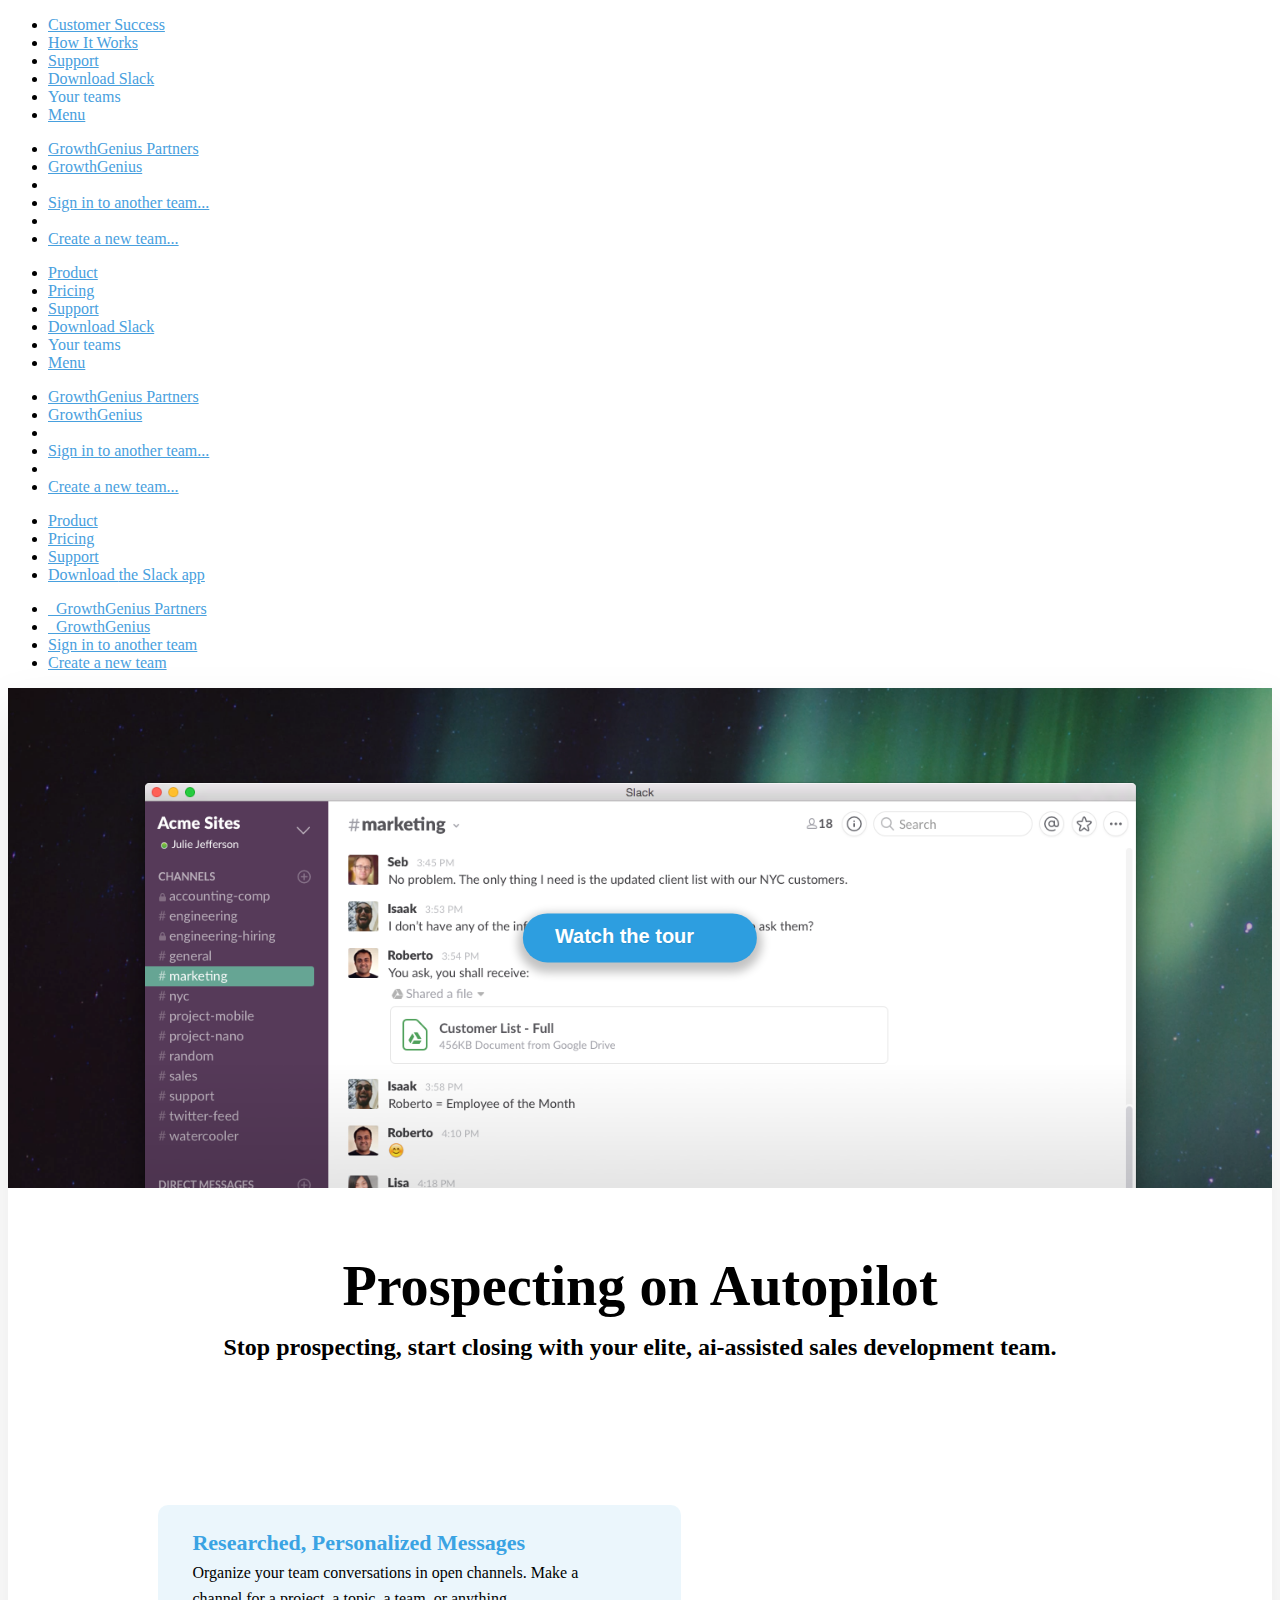
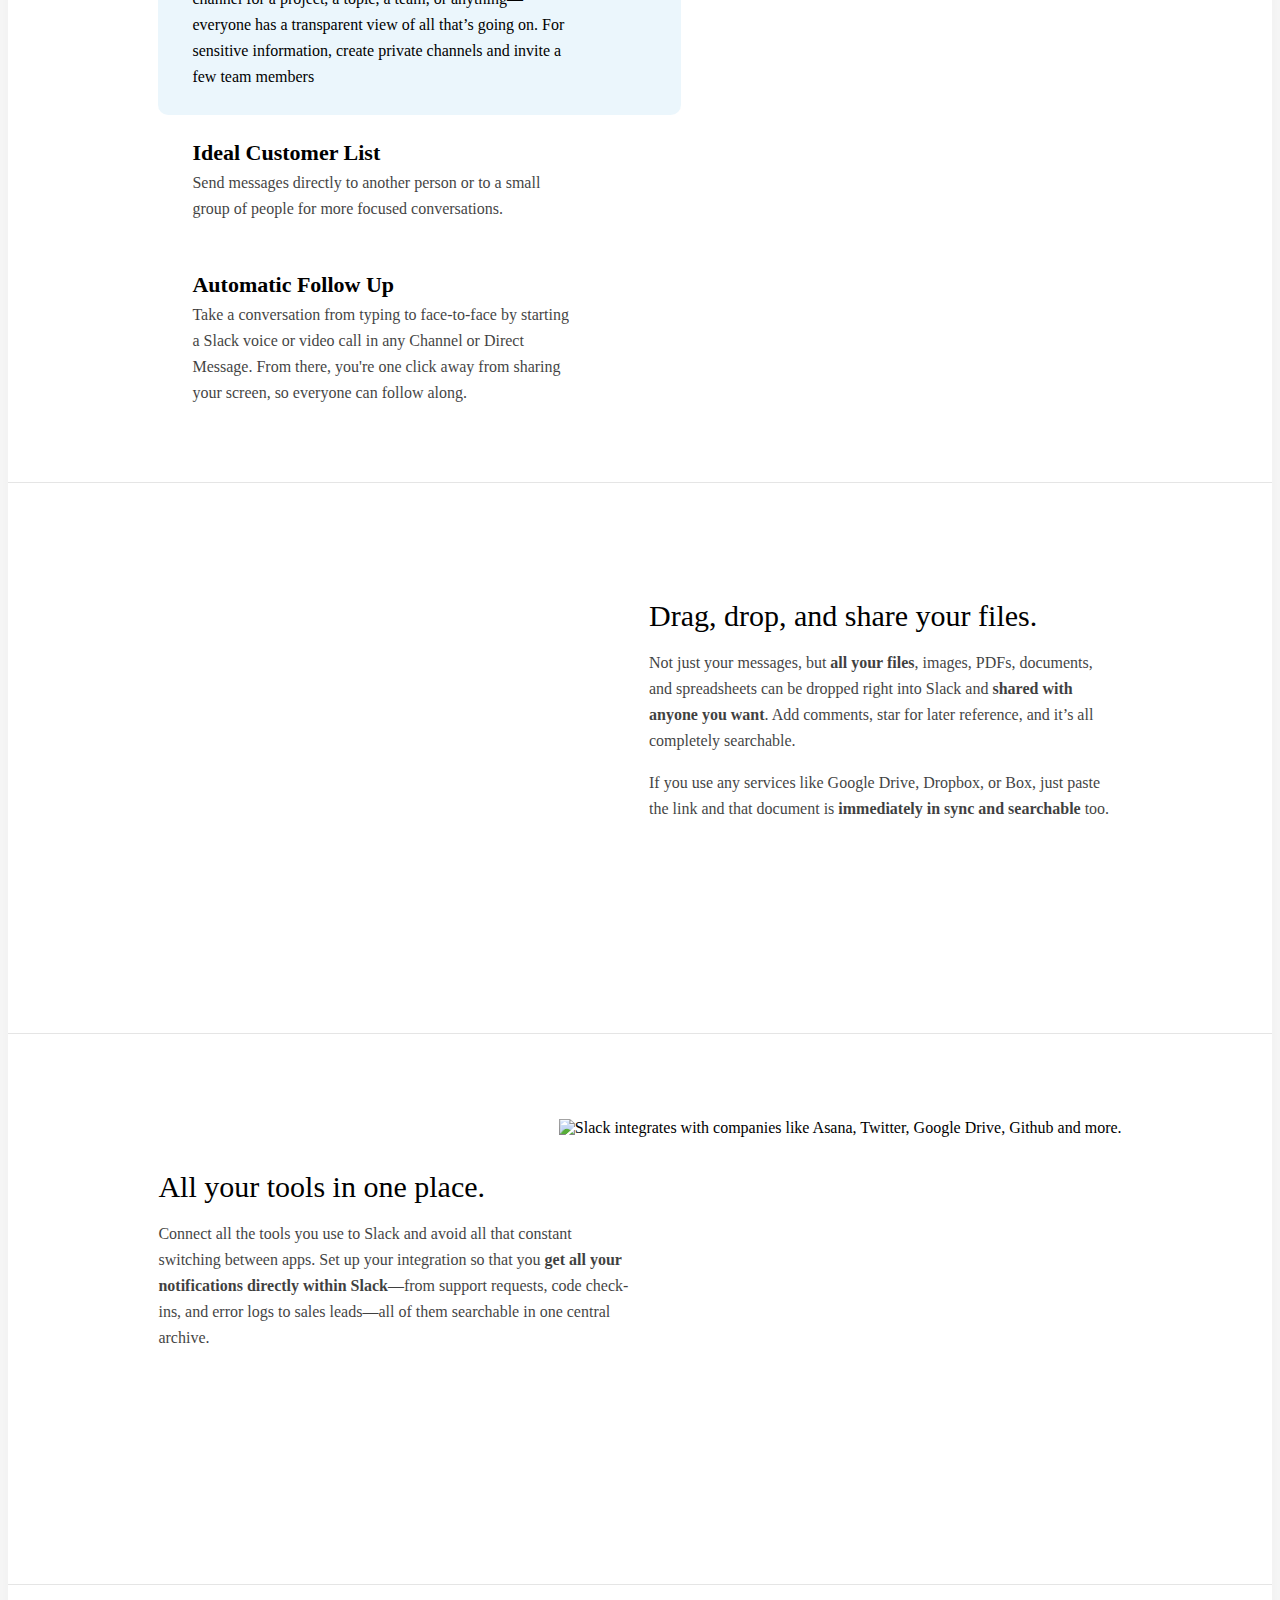
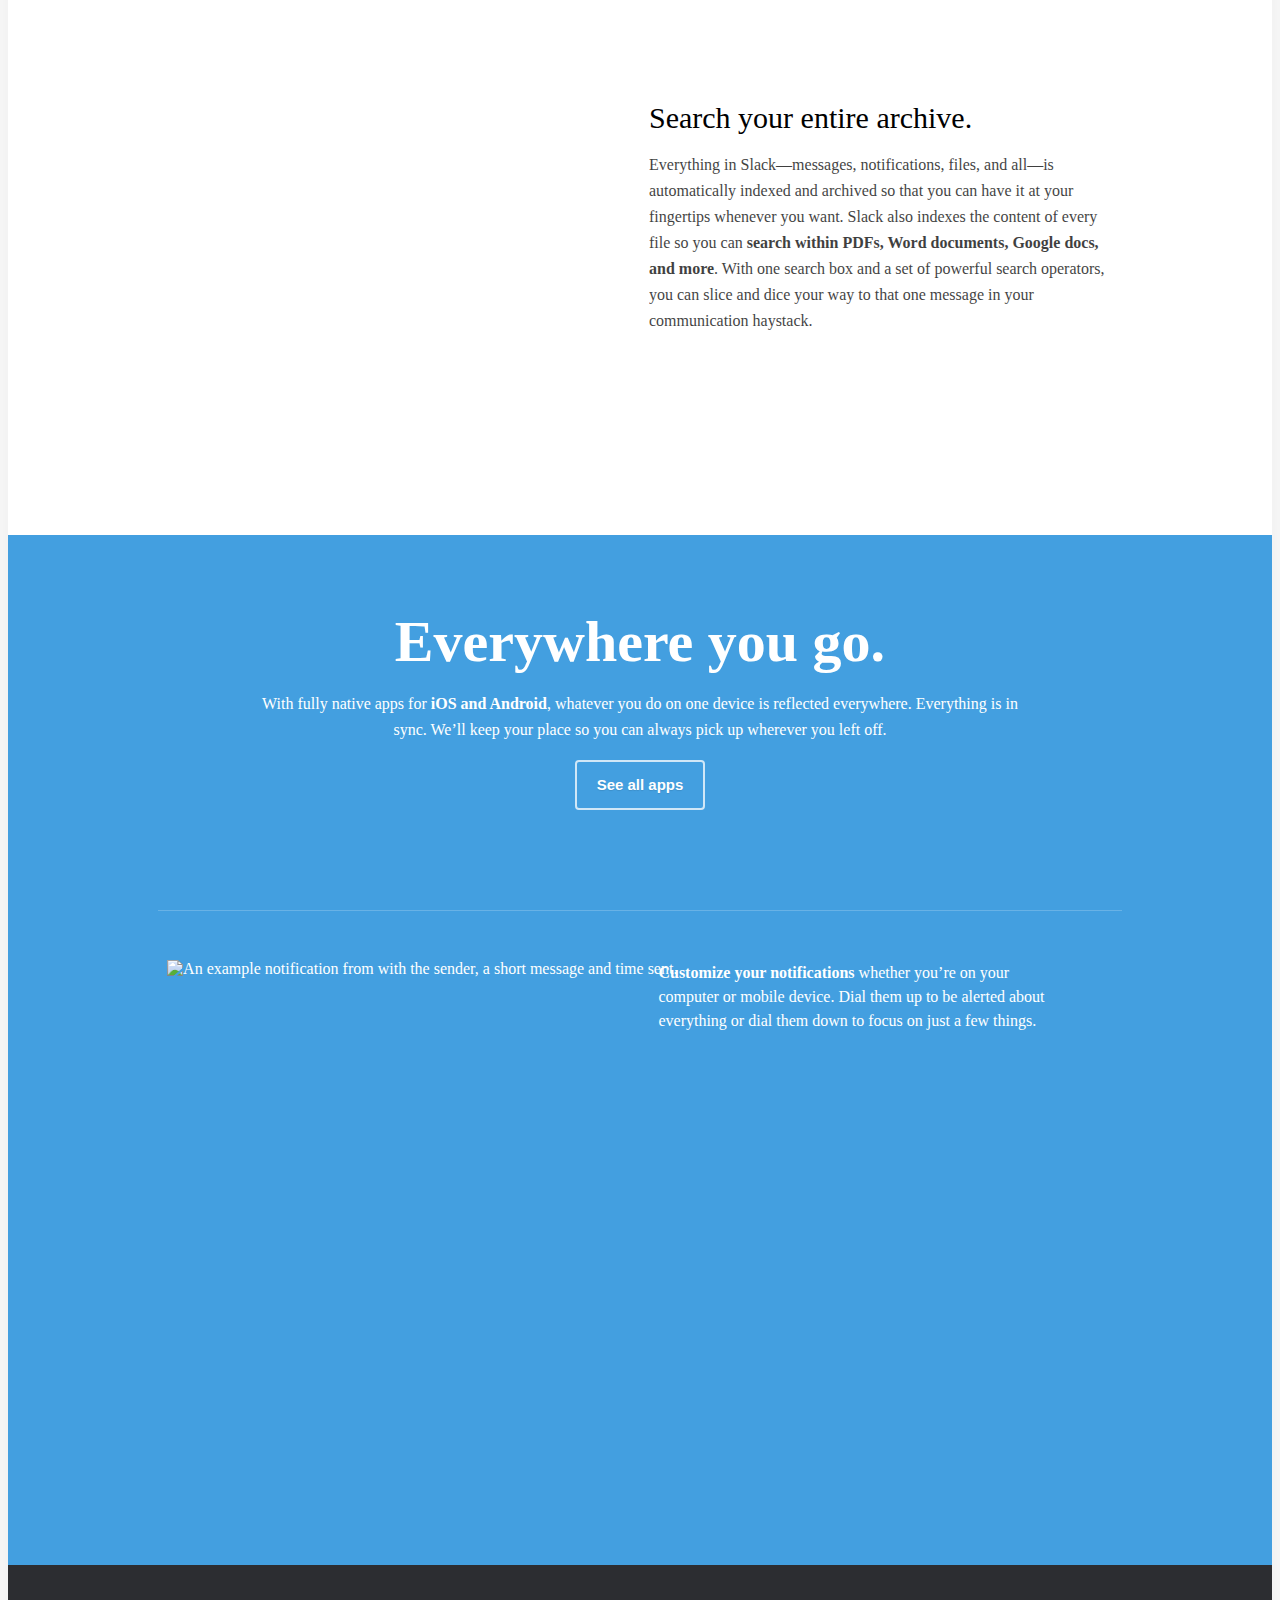
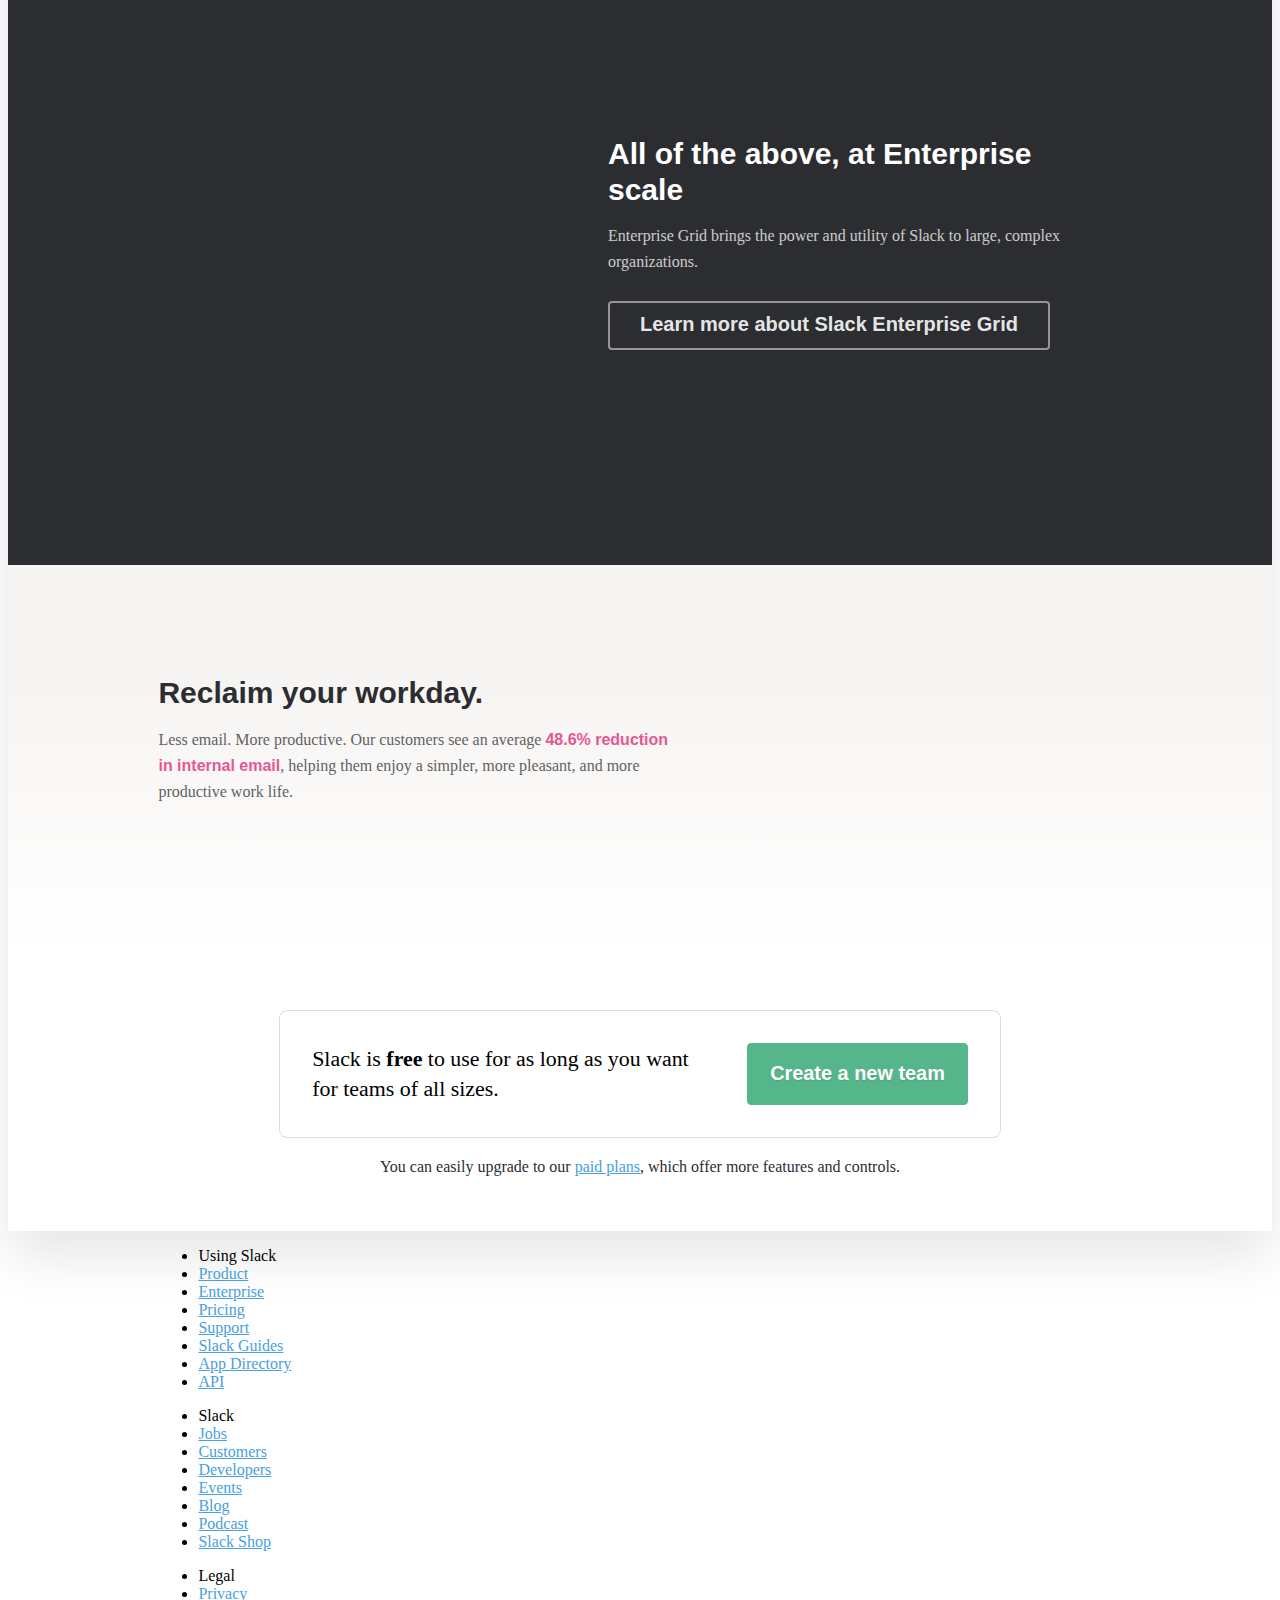
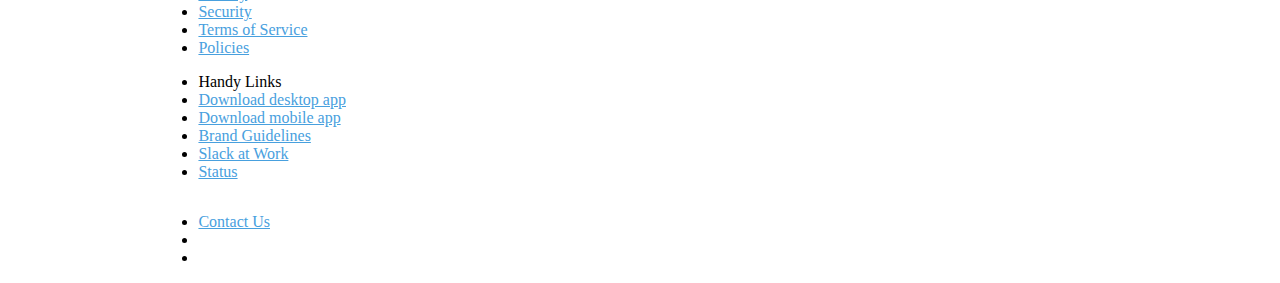
==== commit 9f878712: "Changing second section copy" ====
--- a/index.html
+++ b/index.html
@@ -405,15 +405,15 @@
 			<div class="highlight_wrapper">
 				<div class="ways">
 					<div class="way" data-highlight="channel">
-						<h3>Channels</h3>
+						<h3>Researched, Personalized Messages</h3>
 						<p>Organize your team conversations in open channels. Make a channel for a project, a topic, a team, or anything&mdash;everyone has a transparent view of all that’s going on. For sensitive information, create private channels and invite a few team members</p>
 					</div>
 					<div class="way" data-highlight="dm">
-						<h3>Direct Messages</h3>
+						<h3>Ideal Customer List</h3>
 						<p>Send messages directly to another person or to a small group of people for more focused conversations.</p>
 					</div>
 					<div class="way" data-highlight="calls">
-						<h3>Calls</h3>
+						<h3>Automatic Follow Up</h3>
 						<p>Take a conversation from typing to face-to-face by starting a Slack voice or video call in any Channel or Direct Message. From there, you're one click away from sharing your screen, so everyone can follow along.</p>
 					</div>
 				</div>
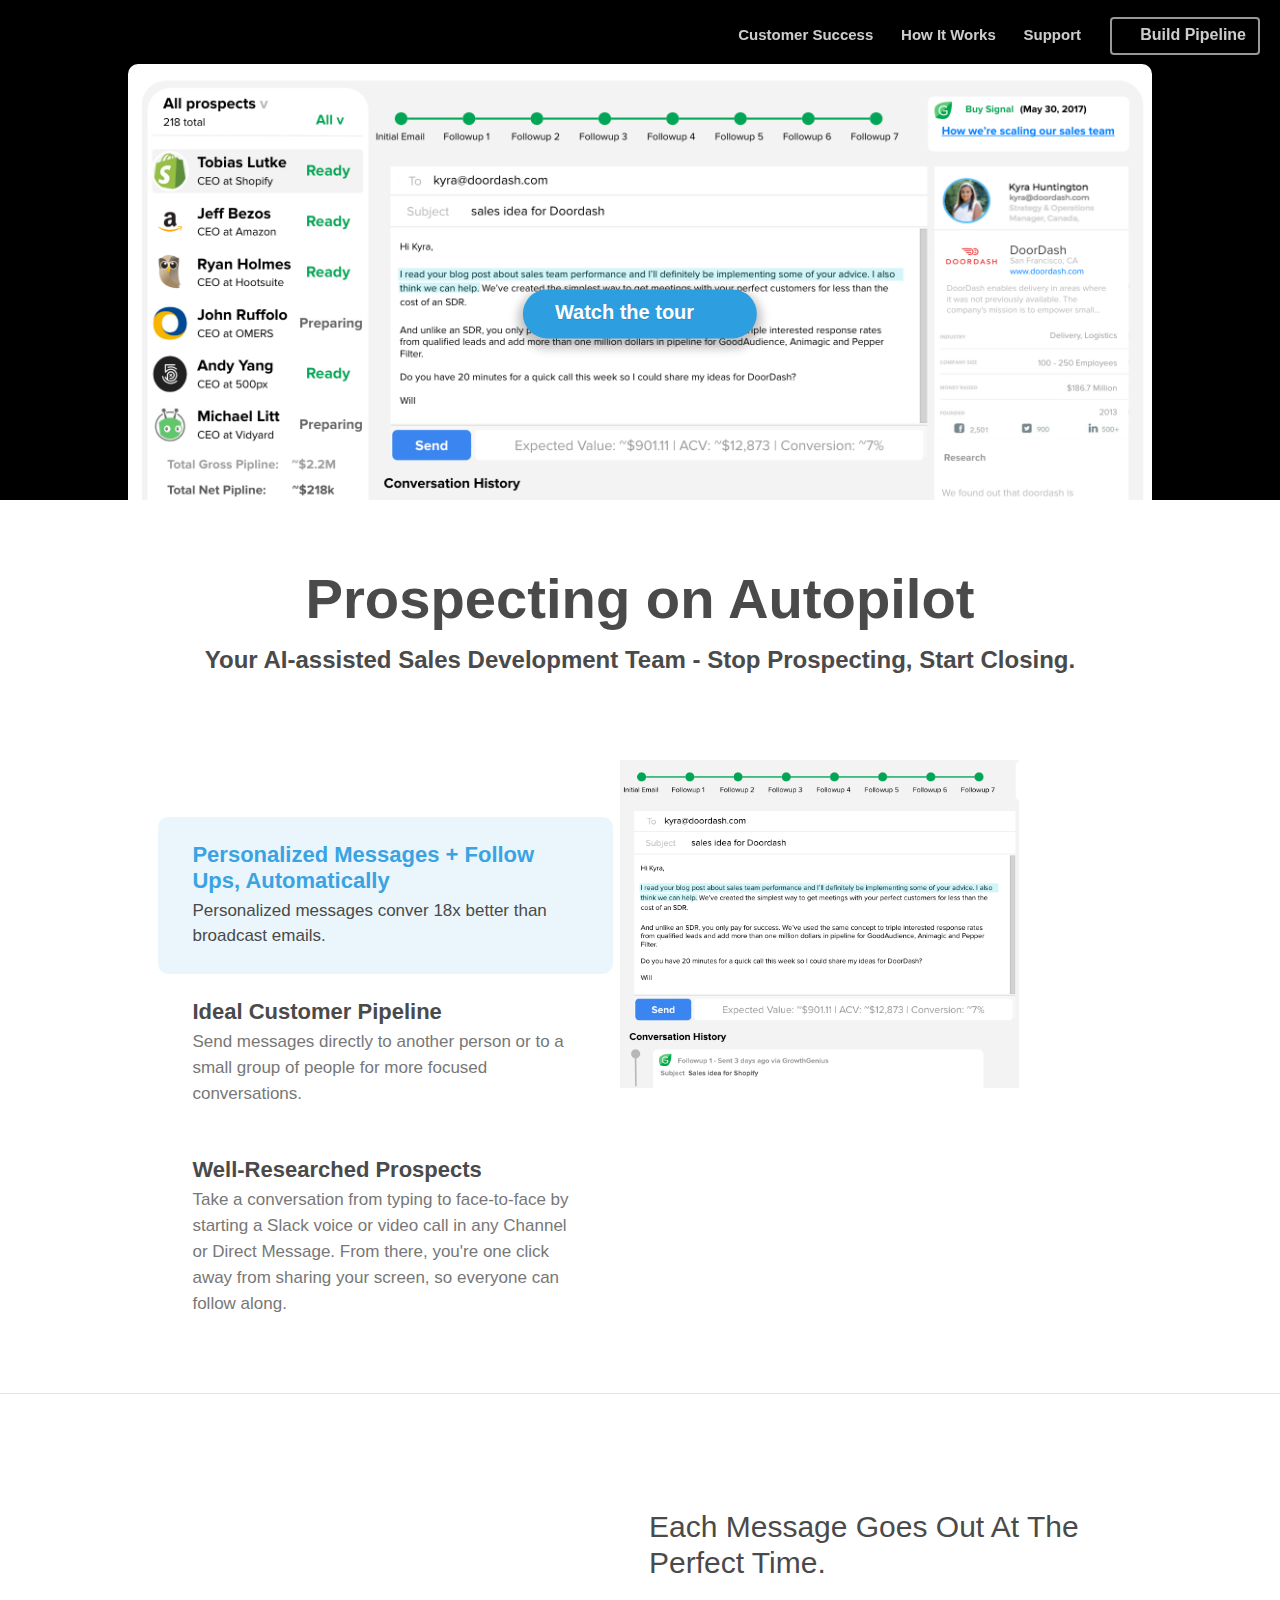
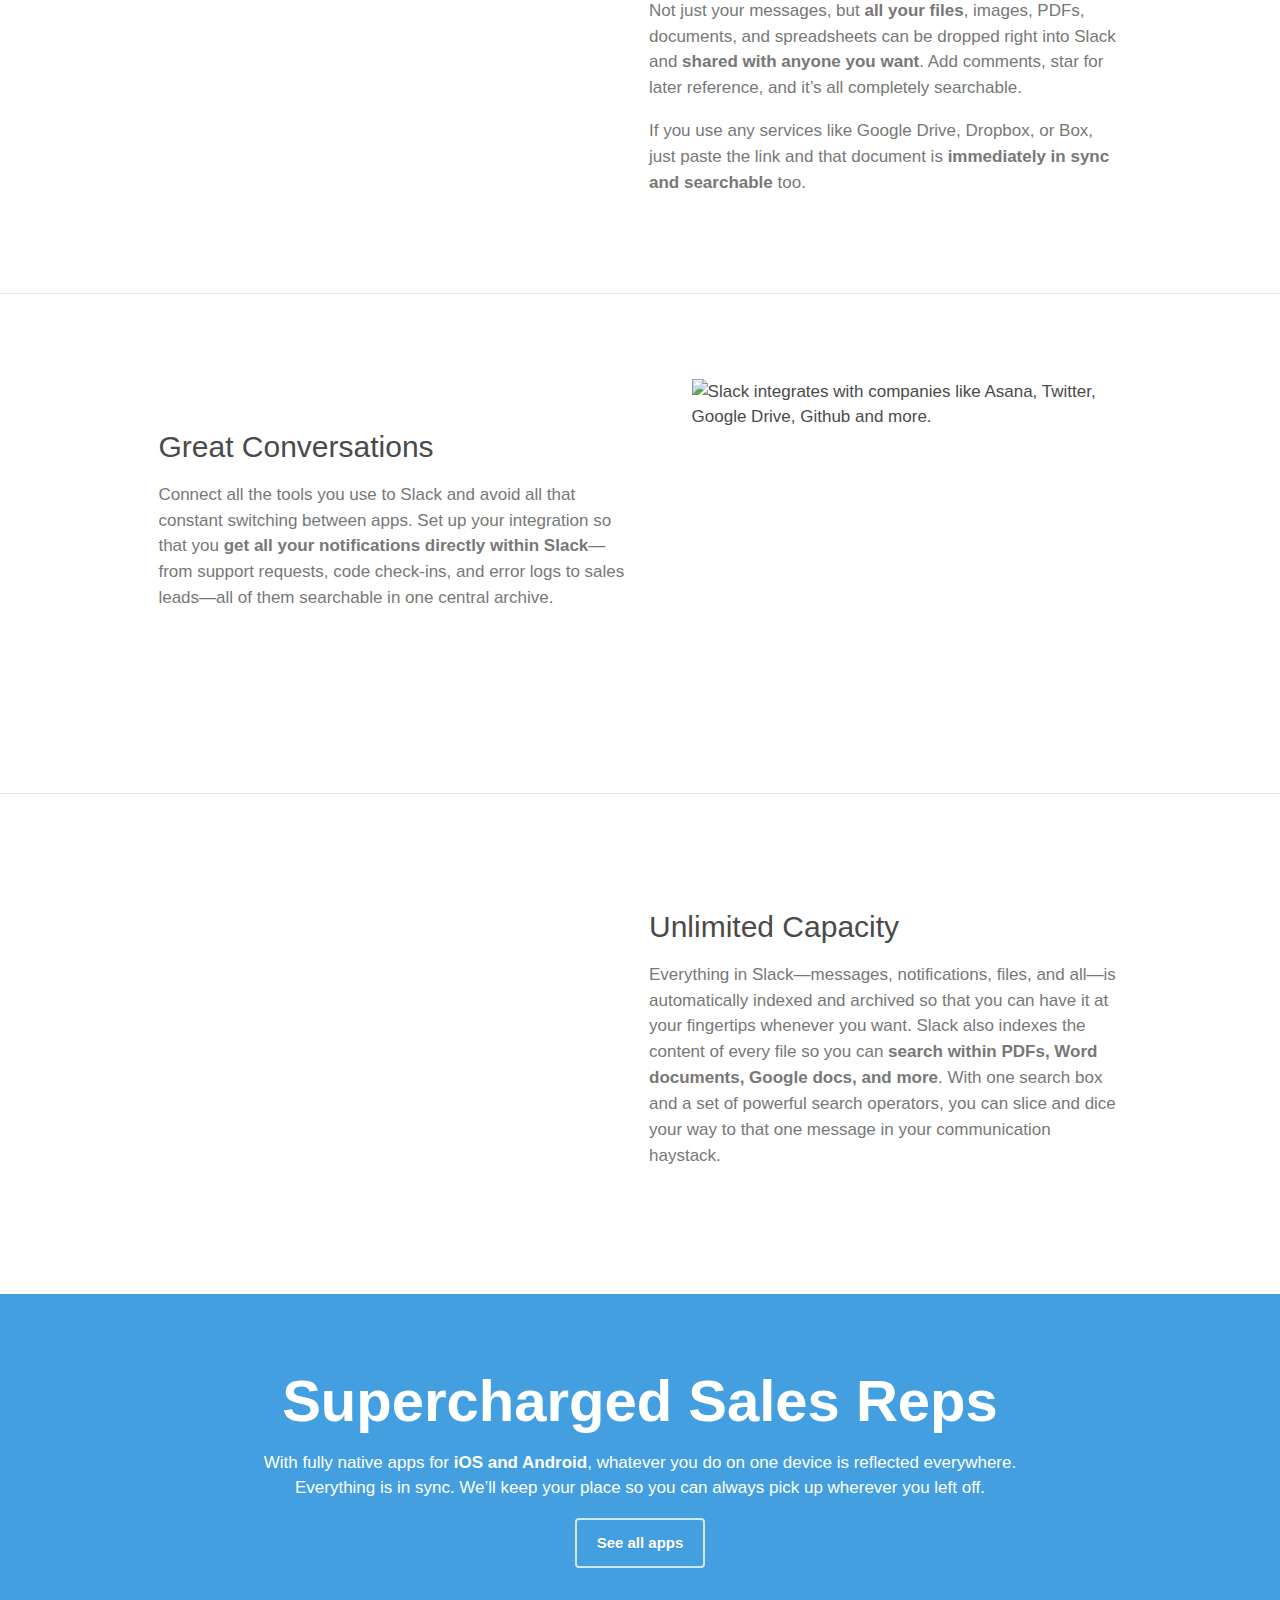
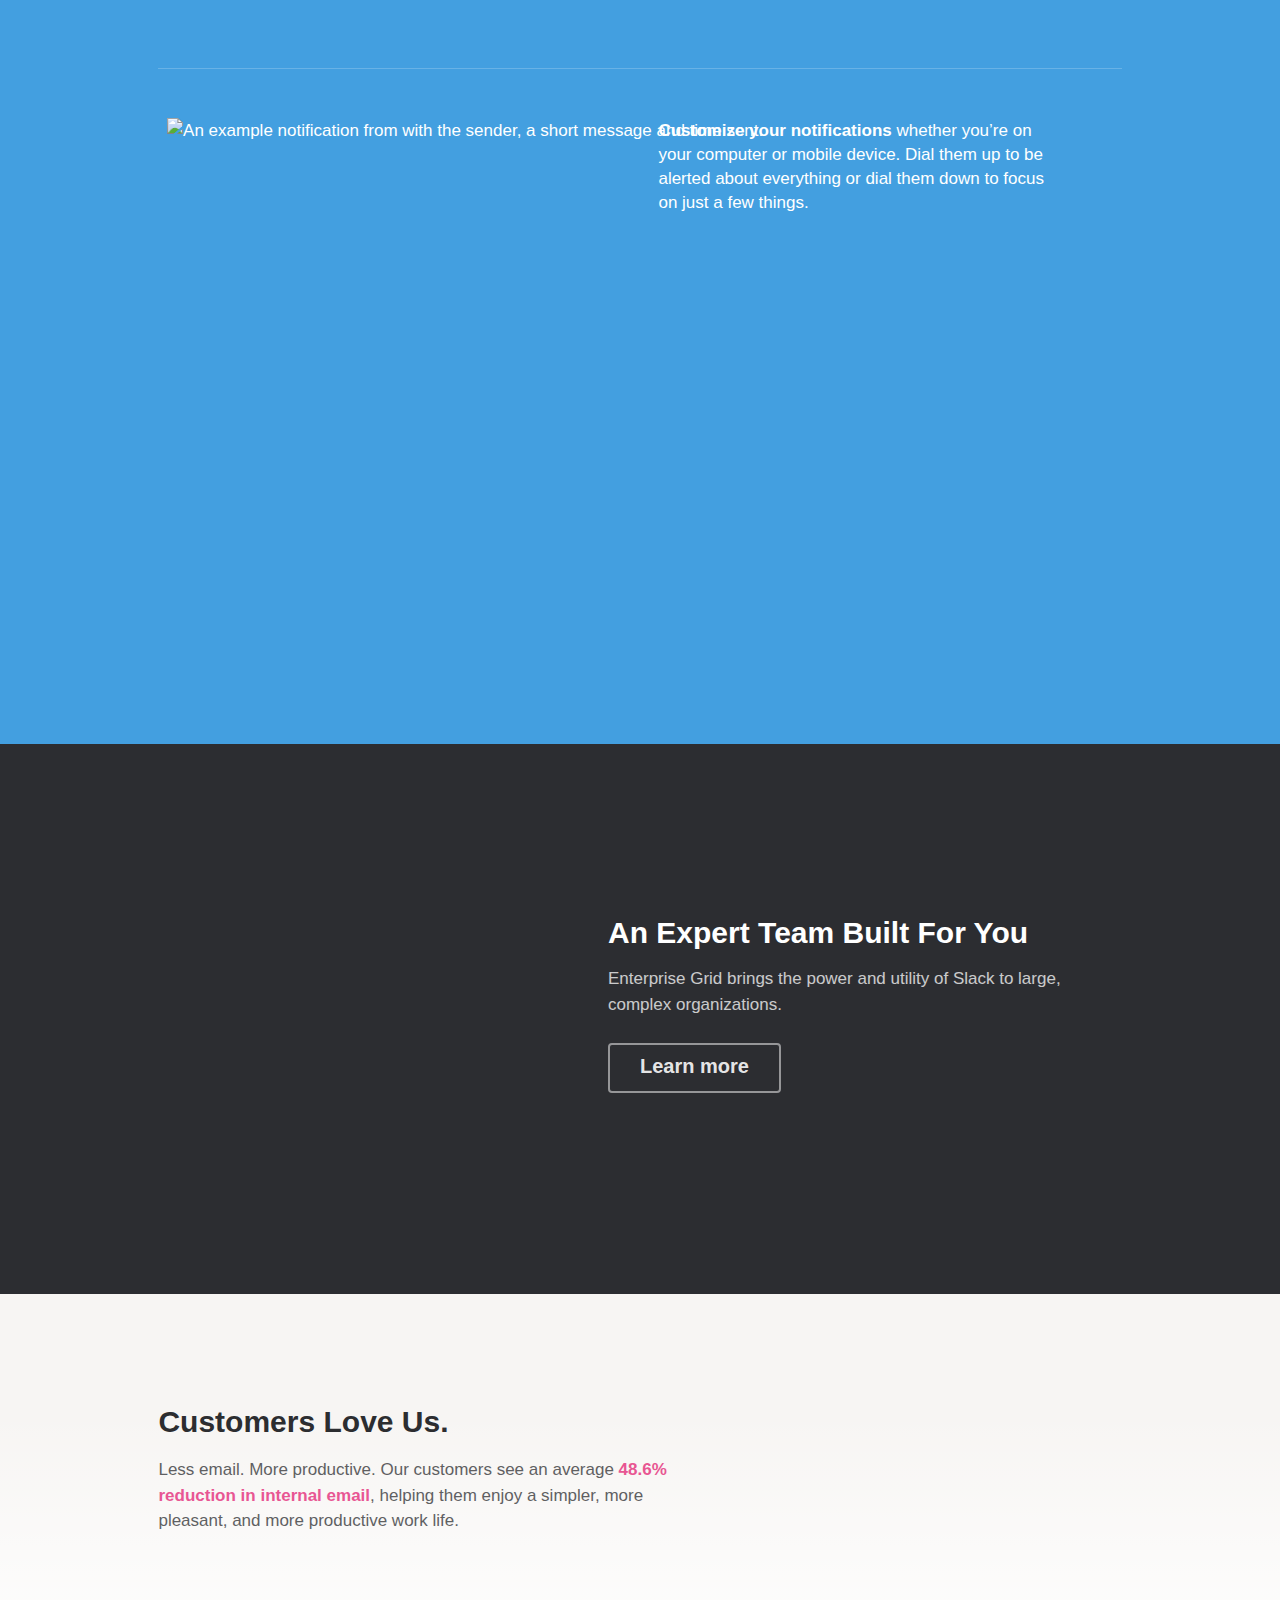
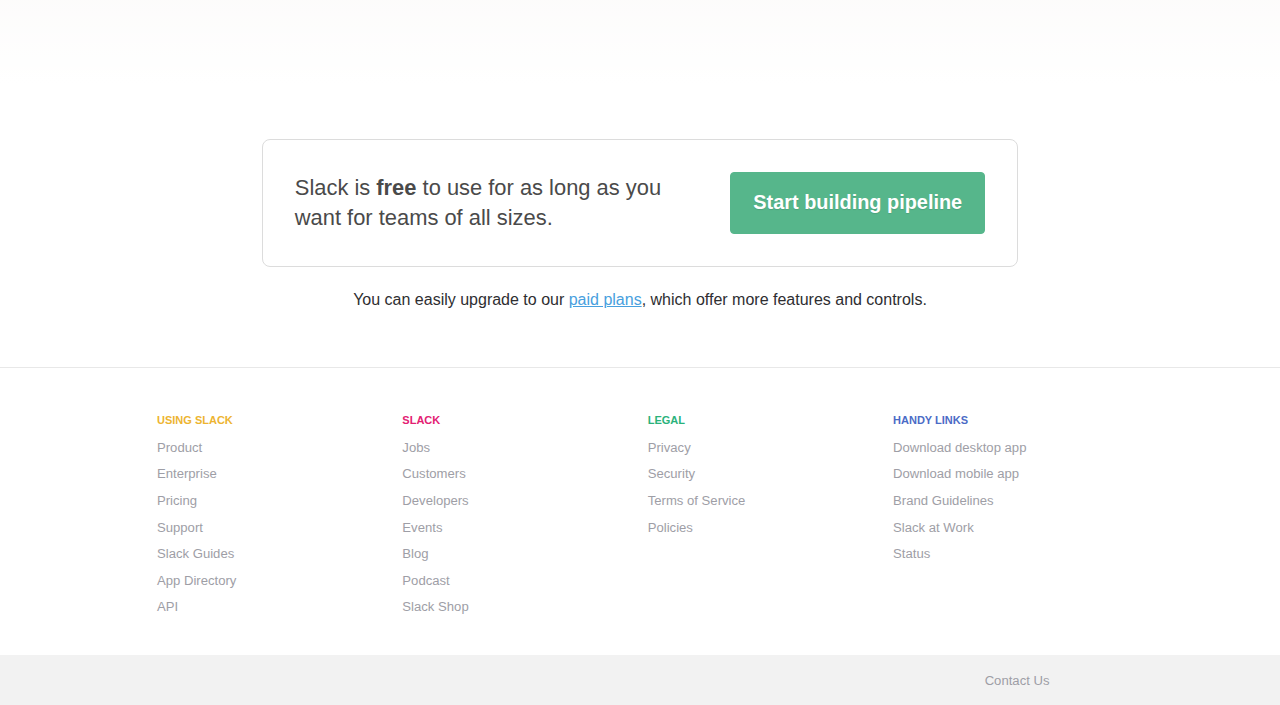
==== commit c681c8c3: "rename landing pages" ====
--- a/index.html
+++ b/index.html
@@ -211,7 +211,7 @@
 	</script>
 
 														
-		<title>Slack: Where work happens</title>
+		<title>GrowthGenius: Prospecting on Autopilot</title>
 		<meta charset="utf-8">
 		<meta name="description" content="Slack brings all your communication together in one place. It’s real-time messaging, archiving and search for modern teams.">
 		<meta name="author" content="Slack">
@@ -253,13 +253,30 @@
 		
 		
 		<!-- output_css "brand_css_core" -->
-		<link href="https://a.slack-edge.com/5dbea/style/rollup-brand.css" rel="stylesheet" type="text/css" crossorigin="anonymous" onload="window._cdn && _cdn.ok(this, arguments)" onerror="window._cdn && _cdn.failed(this, arguments)">
-		<!-- <link rel="stylesheet" type="text/css" href="rollup-brand.css"> -->
-
-
-				<!-- output_css "regular" -->
+		<!-- <link href="https://a.slack-edge.com/5dbea/style/rollup-brand.css" rel="stylesheet" type="text/css" crossorigin="anonymous" onload="window._cdn && _cdn.ok(this, arguments)" onerror="window._cdn && _cdn.failed(this, arguments)"> -->
+		<link rel="stylesheet" type="text/css" href="rollup-brand.css">
+
+
+
+
+
+
+
+
+
+
+		<!-- output_css "regular" -->
 		<!-- <link href="https://a.slack-edge.com/99ce6/style/landing_tour.css" rel="stylesheet" type="text/css" crossorigin="anonymous" onload="window._cdn && _cdn.ok(this, arguments)" onerror="window._cdn && _cdn.failed(this, arguments)"> -->
-		<link rel="stylesheet" type="text/css" href="landing_tour.css">
+		<link rel="stylesheet" type="text/css" href="99ce6/style/landing_tour.css">
+		<!-- <link rel="stylesheet" type="text/css" href="99ce6/style/landing_tour.css"> -->
+
+
+
+
+
+
+
+
 		<!-- <link href="https://a.slack-edge.com/9dede/style/plastic_buttons.css" rel="stylesheet" type="text/css" crossorigin="anonymous" onload="window._cdn && _cdn.ok(this, arguments)" onerror="window._cdn && _cdn.failed(this, arguments)"> -->
 		<link rel="stylesheet" type="text/css" href="plastic_buttons.css">
 		<!-- <link href="https://a.slack-edge.com/0d12a/style/marketing_video_header.css" rel="stylesheet" type="text/css" crossorigin="anonymous" onload="window._cdn && _cdn.ok(this, arguments)" onerror="window._cdn && _cdn.failed(this, arguments)"> -->
@@ -287,7 +304,7 @@
 				<li><a  href="https://slack.com/is" data-qa="product" data-clog-event="WEBSITE_CLICK" data-clog-params="click_target=nav_product">Customer Success</a></li>
 				<li><a  href="https://slack.com/pricing?ui_step=55&ui_element=5" data-qa="pricing" data-clog-event="WEBSITE_CLICK" data-clog-params="click_target=nav_pricing">How It Works</a></li>				<li><a  href="https://get.slack.help/hc/en-us" data-qa="support" data-clog-event="WEBSITE_CLICK" data-clog-params="click_target=nav_support">Support</a></li>
 
-								<li class= "mobile_btn download_slack"><a  href="/get" data-qa="download_slack" data-clog-event="WEBSITE_CLICK" data-clog-params="click_target=nav_download">Download Slack</a></li>															<li><a id="team_menu" class="btn_sticky signup_dropdown_btn" data-clog-event="WEBSITE_CLICK" data-clog-params="click_target=nav_team_menu_btn"><ts-icon class="ts_icon_th_large ts_icon_inherit very_small_right_padding" aria-hidden="true"></ts-icon>Your teams</a></li>
+								<li class= "mobile_btn download_slack"><a  href="/get" data-qa="download_slack" data-clog-event="WEBSITE_CLICK" data-clog-params="click_target=nav_download">Download Slack</a></li>															<li><a id="team_menu" class="btn_sticky signup_dropdown_btn" data-clog-event="WEBSITE_CLICK" data-clog-params="click_target=nav_team_menu_btn"><ts-icon class="ts_icon_th_large ts_icon_inherit very_small_right_padding" aria-hidden="true"></ts-icon>Build Pipeline</a></li>
 													<li class="mobile_btn mobile_menu_btn">
 					<a href="#" class="btn_sticky" data-clog-event="WEBSITE_CLICK" data-clog-params="click_target=nav_mobile_menu_btn">Menu</a>
 				</li>
@@ -399,21 +416,21 @@
 
 			<h1 class="headline">
 				<div>Prospecting on Autopilot</div>
-				<div style="font-size: 24px">Stop prospecting, start closing with your elite, ai-assisted sales development team.</div>
+				<div style="font-size: 24px;">Your AI-assisted Sales Development Team - Stop Prospecting, Start Closing.</div>
 			</h1>
 
 			<div class="highlight_wrapper">
 				<div class="ways">
 					<div class="way" data-highlight="channel">
-						<h3>Researched, Personalized Messages</h3>
-						<p>Organize your team conversations in open channels. Make a channel for a project, a topic, a team, or anything&mdash;everyone has a transparent view of all that’s going on. For sensitive information, create private channels and invite a few team members</p>
+						<h3>Personalized Messages + Follow Ups, Automatically</h3>
+						<p>Personalized messages conver 18x better than broadcast emails.</p>
 					</div>
 					<div class="way" data-highlight="dm">
-						<h3>Ideal Customer List</h3>
+						<h3>Ideal Customer Pipeline</h3>
 						<p>Send messages directly to another person or to a small group of people for more focused conversations.</p>
 					</div>
 					<div class="way" data-highlight="calls">
-						<h3>Automatic Follow Up</h3>
+						<h3>Well-Researched Prospects</h3>
 						<p>Take a conversation from typing to face-to-face by starting a Slack voice or video call in any Channel or Direct Message. From there, you're one click away from sharing your screen, so everyone can follow along.</p>
 					</div>
 				</div>
@@ -424,44 +441,50 @@
 				</div>
 				<div class="image_container">
 					<img src="https://a.slack-edge.com/66f9/img/tour/ways_ssb.png" srcset="https://a.slack-edge.com/66f9/img/tour/ways_ssb.png 1x, https://a.slack-edge.com/0180/img/tour/ways_ssb@2x.png 2x" class="background" alt="">
-					<div class="highlight highlight_new" data-highlight="channel"></div>
-					<div class="highlight highlight_new" data-highlight="dm"></div>
-					<div class="highlight highlight_new" data-highlight="calls"></div>
+					<div class="highlight highlight_new" data-highlight="channel">
+						<img src="personalized_messages.png">
+					</div>
+					<div class="highlight highlight_new" data-highlight="dm">
+						<img src="preloaded_pipeline.png">
+					</div>
+					<div class="highlight highlight_new" data-highlight="calls">
+						<img src="research.png">
+					</div>
 				</div>
 			</div>
 		</section>
 	</div>
 	<div id="drag_drop_share" class="detail">
 		<section>
-			<img data-src="https://a.slack-edge.com/f3494/img/uk/drag_drop_share.png" data-srcset="https://a.slack-edge.com/f3494/img/uk/drag_drop_share.png 1x, https://a.slack-edge.com/f3494/img/uk/drag_drop_share@2x.png 2x" class="background" alt="">
-			<h1>Drag, drop, and share your files.</h1>
+			<img data-src="fraction_of_cost.png" data-srcset="fraction_of_cost.png 1x, fraction_of_cost.png" class="background" alt="" style="width:430px">
+			<h1>Each Message Goes Out At The Perfect Time.</h1>
 			<p>Not just your messages, but <strong>all your files</strong>, images, PDFs, documents, and spreadsheets can be dropped right into Slack and <strong>shared with anyone you want</strong>. Add comments, star for later reference, and it’s all completely searchable.</p>
 			<p>If you use any services like Google Drive, Dropbox, or Box, just paste the link and that document is <strong>immediately in sync and searchable</strong> too.</p>
 		</section>
 	</div>
 	<div id="tools" class="detail">
 		<section>
-			<img data-src="https://a.slack-edge.com/f3494/img/uk/tools.png" data-srcset="https://a.slack-edge.com/f3494/img/uk/tools.png 1x, https://a.slack-edge.com/f3494/img/uk/tools@2x.png 2x" class="background" alt="Slack integrates with companies like Asana, Twitter, Google Drive, Github and more.">
-			<h1>All your tools in one place.</h1>
+			<img data-src="great_conversations.png" data-srcset="great_conversations.png 1x, great_conversations.png 2x" class="background" style="width:430px" alt="Slack integrates with companies like Asana, Twitter, Google Drive, Github and more.">
+			<h1>Great Conversations</h1>
 			<p>Connect all the tools you use to Slack and avoid all that constant switching between apps. Set up your integration so that you <strong>get all your notifications directly within Slack</strong>&mdash;from support requests, code check-ins, and error logs to sales leads&mdash;all of them searchable in one central archive.</p>
 		</section>
 	</div>
 	<div id="search" class="detail">
 		<section>
-			<img data-src="https://a.slack-edge.com/f3494/img/uk/search.png" data-srcset="https://a.slack-edge.com/f3494/img/uk/search.png 1x, https://a.slack-edge.com/f3494/img/uk/search@2x.png 2x" class="background" alt="">
-			<h1>Search your entire archive.</h1>
+			<img data-src="funnel.png" data-srcset="funnel.png 1x, funnel.png 2x" class="background" alt="" style="width:430px">
+			<h1>Unlimited Capacity</h1>
 			<p>Everything in Slack&mdash;messages, notifications, files, and all&mdash;is automatically indexed and archived so that you can have it at your fingertips whenever you want. Slack also indexes the content of every file so you can <strong>search within PDFs, Word documents, Google docs, and more</strong>. With one search box and a set of powerful search operators, you can slice and dice your way to that one message in your communication haystack.</p>
 		</section>
 	</div>
 	<div id="everywhere" class="detail">
 		<section class="everywhere" data-screen="desktop">
-			<h1>Everywhere you go.</h1>
+			<h1>Supercharged Sales Reps</h1>
 			<p>With fully native apps for <strong>iOS and Android</strong>, whatever you do on one device is reflected everywhere. Everything is in sync. We’ll keep your place so you can always pick up wherever you left off.</p>
 			<a href="/downloads" class="btn dl_link">See all apps</a>
-			<img data-src="https://a.slack-edge.com/0180/img/tour/everywhere.png" data-srcset="https://a.slack-edge.com/0180/img/tour/everywhere.png 1x, https://a.slack-edge.com/66f9/img/tour/everywhere@2x.png 2x" class="everywhere_img" alt="">
+			<img data-src="complex_to_simple.png" data-srcset="complex_to_simple.png 1x, complex_to_simple.png" class="everywhere_img" alt="">
 		</section>
 		<section class="everywhere_mobile" data-screen="mobile" aria-hidden="true">
-			<img data-src="https://a.slack-edge.com/0180/img/tour/everywhere.png" data-srcset="https://a.slack-edge.com/0180/img/tour/everywhere.png 1x, https://a.slack-edge.com/66f9/img/tour/everywhere@2x.png 2x" class="background" alt="">
+			<img data-src="great_conversations.png" data-srcset="great_conversations.png 1x, great_conversations.png" class="background" alt="">
 			<h1>Everywhere you go.</h1>
 			<p>With fully native apps for <strong>iOS and Android</strong>, whatever you do on one device is reflected everywhere. Everything is in sync. We’ll keep your place so you can always pick up wherever you left off.</p>
 			<a href="/downloads" class="btn dl_link">See all apps</a>
@@ -475,8 +498,8 @@
 
 	<div id="enterprise" class="detail">
 		<section>
-			<img data-src="https://a.slack-edge.com/198f3/img/enterprise/landingpage/illustration_slackatscale.png" data-srcset="https://a.slack-edge.com/198f3/img/enterprise/landingpage/illustration_slackatscale.png 1x, https://a.slack-edge.com/198f3/img/enterprise/landingpage/illustration_slackatscale@2x.png 2x" class="background" alt="">
-			<h1>All of the above, at Enterprise scale</h1>
+			<img data-src="people.png" data-srcset="people.png 1x, people.png 2x" class="background" style="width:400px" alt="">
+			<h1>An Expert Team Built For You</h1>
 			<p>Enterprise Grid brings the power and utility of Slack to large, complex organizations.</p>
 			<a href="/enterprise" class="enterprise_btn btn btn_outline btn_transparent btn_large" data-clog-event="WEBSITE_CLICK" data-clog-ui-element="enterprise_link" data-clog-ui-action="click" data-clog-params="click_target=enterprise_btn">Learn more<span class="offscreen"> about Slack Enterprise Grid</span></a>
 		</section>
@@ -485,8 +508,8 @@
 	<div id="try" class="detail">
 		<div class="lin_grad"></div>
 		<section>
-			<img data-src="https://a.slack-edge.com/bfaba/img/survey/survey_chat_clean.png" data-srcset="https://a.slack-edge.com/bfaba/img/survey/survey_chat_clean.png 1x, https://a.slack-edge.com/bfaba/img/survey/survey_chat_clean@2x.png 2x" class="background" alt="">
-			<h1>Reclaim your workday.</h1>
+			<img data-src="testimonial.png" data-srcset="testimonial.png 1x, testimonial.png 2x" class="background" alt="" style="height:300px">
+			<h1>Customers Love Us.</h1>
 			<p>Less email. More productive. Our customers see an average <em>48.6% reduction in internal email</em>, helping them enjoy a simpler, more pleasant, and more productive work life.</p>
 		</section>
 	</div>
@@ -494,7 +517,7 @@
 	<section class="signup bottom">
 		<div>
 			<h1>Slack is <strong>free</strong> to use for as long as you want for teams of all sizes.</h1>
-			<a data-gtm-click="SignUp" href="/create" class="btn create_free">Create a new team</a>
+			<a data-gtm-click="SignUp" href="/create" class="btn create_free">Start building pipeline</a>
 		</div>
 				<small>
 					
@@ -580,27 +603,49 @@
 		</script>
 	
 		<!-- output_js "brand_js_core" -->
-<script type="text/javascript" src="https://a.slack-edge.com/bv1-1/rollup-brand.f5a0c7749c44a9ff0042.min.js" crossorigin="anonymous" onload="window._cdn && _cdn.ok(this, arguments)" onerror="window._cdn && _cdn.failed(this, arguments)"></script>
-<!-- <script type="text/javascript" src="/rollup-brand.min.js"></script> -->
+<!-- <script type="text/javascript" src="https://a.slack-edge.com/bv1-1/rollup-brand.f5a0c7749c44a9ff0042.min.js" crossorigin="anonymous" onload="window._cdn && _cdn.ok(this, arguments)" onerror="window._cdn && _cdn.failed(this, arguments)"></script> -->
+<script type="text/javascript" src="bv1-1/rollup-brand.min.js"></script>
 
 	<!-- output_js "regular" -->
-<script type="text/javascript" src="https://a.slack-edge.com/bv1-1/jquery.typed.3252a5b773f03e1bd2c6.min.js" crossorigin="anonymous" onload="window._cdn && _cdn.ok(this, arguments)" onerror="window._cdn && _cdn.failed(this, arguments)"></script>
-<!-- <script type="text/javascript" src="/jquery.typed.min.js"></script> -->
-
-<script type="text/javascript" src="https://a.slack-edge.com/bv1-1/bowser.0e153cbbe63dd59f9812.min.js" crossorigin="anonymous" onload="window._cdn && _cdn.ok(this, arguments)" onerror="window._cdn && _cdn.failed(this, arguments)"></script>
-<!-- <script type="text/javascript" src="/bowser.min.js"></script> -->
-
-<script type="text/javascript" src="https://a.slack-edge.com/bv1-1/landing_page.02d5c2b414a3de94404e.min.js" crossorigin="anonymous" onload="window._cdn && _cdn.ok(this, arguments)" onerror="window._cdn && _cdn.failed(this, arguments)"></script>
-<!-- <script type="text/javascript" src="/landing_page.min.js"></script> -->
-
-<script type="text/javascript" src="https://a.slack-edge.com/bv1-1/sticky_nav.41cc04b1ea322fa42abc.min.js" crossorigin="anonymous" onload="window._cdn && _cdn.ok(this, arguments)" onerror="window._cdn && _cdn.failed(this, arguments)"></script>
-<!-- <script type="text/javascript" src="/sticky_nav.min.js"></script> -->
-
-<script type="text/javascript" src="https://a.slack-edge.com/bv1-1/tour_with_video.14a9d33935da7a6070d4.min.js" crossorigin="anonymous" onload="window._cdn && _cdn.ok(this, arguments)" onerror="window._cdn && _cdn.failed(this, arguments)"></script>
-<!-- <script type="text/javascript" src="/tour_with_video.min.js"></script> -->
-
-<script type="text/javascript" src="https://a.slack-edge.com/bv1-1/footer.998b59118c08a05aad87.min.js" crossorigin="anonymous" onload="window._cdn && _cdn.ok(this, arguments)" onerror="window._cdn && _cdn.failed(this, arguments)"></script>
-<!-- <script type="text/javascript" src="/footer.min.js"></script> -->
+<!-- <script type="text/javascript" src="https://a.slack-edge.com/bv1-1/jquery.typed.3252a5b773f03e1bd2c6.min.js" crossorigin="anonymous" onload="window._cdn && _cdn.ok(this, arguments)" onerror="window._cdn && _cdn.failed(this, arguments)"></script> -->
+<script type="text/javascript" src="jquery.typed.min.js"></script>
+
+<!-- <script type="text/javascript" src="https://a.slack-edge.com/bv1-1/bowser.0e153cbbe63dd59f9812.min.js" crossorigin="anonymous" onload="window._cdn && _cdn.ok(this, arguments)" onerror="window._cdn && _cdn.failed(this, arguments)"></script> -->
+<script type="text/javascript" src="bowser.min.js"></script>
+
+
+
+<!-- <script type="text/javascript" src="https://a.slack-edge.com/bv1-1/landing_page.02d5c2b414a3de94404e.min.js" crossorigin="anonymous" onload="window._cdn && _cdn.ok(this, arguments)" onerror="window._cdn && _cdn.failed(this, arguments)"></script> -->
+<script type="text/javascript" src="bv1-1/landing_page.min.js"></script>
+
+
+
+<!-- <script type="text/javascript" src="https://a.slack-edge.com/bv1-1/sticky_nav.41cc04b1ea322fa42abc.min.js" crossorigin="anonymous" onload="window._cdn && _cdn.ok(this, arguments)" onerror="window._cdn && _cdn.failed(this, arguments)"></script> -->
+<script type="text/javascript" src="sticky_nav.min.js"></script>
+
+<!-- <script type="text/javascript" src="https://a.slack-edge.com/bv1-1/tour_with_video.14a9d33935da7a6070d4.min.js" crossorigin="anonymous" onload="window._cdn && _cdn.ok(this, arguments)" onerror="window._cdn && _cdn.failed(this, arguments)"></script> -->
+<script type="text/javascript" src="tour_with_video.min.js"></script>
+
+<!-- <script type="text/javascript" src="https://a.slack-edge.com/bv1-1/footer.998b59118c08a05aad87.min.js" crossorigin="anonymous" onload="window._cdn && _cdn.ok(this, arguments)" onerror="window._cdn && _cdn.failed(this, arguments)"></script> -->
+<script type="text/javascript" src="footer.min.js"></script>
+
+	<script type="text/javascript">
+		// if data highlight is channel
+			// show channel pic
+			$(function() {
+			 $('[data-highlight=channel]').click(function(e){
+			     e.preventDefault();
+			   // $(".hightlight").attr('src',"http://a.slack-edge.com/5a7a/img/tour/calls_window@2x.png");
+			   // alert('booger');
+			   // $(".detail#communicate .hightlight").css('background-image',"http://a.slack-edge.com/5a7a/img/tour/calls_window@2x.png");
+			 });
+			});
+		// if data highlight is dm
+			// show dm pic
+
+		// if data highlight is calls
+			// show calls pic
+	</script>
 
 
 
--- a/99ce6/style/landing_tour.css
+++ b/99ce6/style/landing_tour.css
@@ -0,0 +1,202 @@
+@font-face{font-family:appleLogo;src:local("Lucida Grande");unicode-range:U+F8FF}
+@media only screen and (max-width:640px){nav.top ul .download_slack{display:none}
+}
+a{color:#48A0DE}
+section{clear:both;padding:0;margin:0 auto;box-sizing:border-box;max-width:1014px;padding-left:1.59rem;padding-right:1.59rem}
+section h1{font-size:30px;line-height:2.25rem;font-weight:400;margin:0}
+section p{line-height:1.62rem}
+section .grid:after,section .grid:before{content:" ";font-size:0;display:table}
+section .grid:after{clear:both}
+#page{margin-top:500px;box-shadow:0 25px 50px rgba(0,0,0,.1)}
+.detail{height:470px;padding:25px 0}
+.detail h1,.detail p{width:470px}
+.detail p{opacity:.75}
+.detail strong{font-weight:900}
+.detail section{position:relative}
+.detail#email,.detail#integrations{border-bottom:1px solid #E5E5E5}
+.detail#email [data-screen=mobile]{display:none}
+.detail#email h1{padding-top:100px;max-width:430px}
+.detail#email .background{top:25px;right:-40px}
+.detail#integrations section{padding-left:475px}
+.detail#integrations h1{padding-top:80px}
+.detail#integrations .background{top:36px;left:-45px}
+.detail#wherever h1{padding-top:110px}
+.detail#wherever .background{top:50px;right:60px}
+.detail#everywhere .btn,.detail#integrations .btn,.detail#wherever .btn{box-sizing:border-box;display:inline-block;height:50px;line-height:2.875rem;padding:0 20px;border:2px solid rgba(0,0,0,.3);border-radius:4px;font-weight:700;color:rgba(0,0,0,.4);text-decoration:none;margin-top:10px}
+.detail#enterprise{background-color:#2C2D31;color:#fff;height:550px}
+.detail#enterprise section{padding-left:475px}
+.detail#enterprise h1{padding-top:146px;width:480px;font-family:Slack-Lato,appleLogo,sans-serif;font-weight:900}
+.detail#enterprise p{margin-top:15px;margin-bottom:26px}
+.detail#enterprise .background{top:82px;left:14px}
+.detail#enterprise .btn_outline:after{border:2px solid rgba(255,255,255,.5)}
+.detail#enterprise .btn_outline.btn_transparent:hover{color:#2C2D31!important}
+@media only screen and (max-width:1024px){.detail h1,.detail p{width:400px}
+.detail#email .background{right:0}
+.detail#integrations section{padding-left:500px}
+.detail#integrations .background{left:1.689rem}
+.detail#wherever .background{right:1.689rem}
+}
+@media only screen and (max-width:940px){.detail{height:auto!important;padding:2.125rem 0}
+.detail h1,.detail p{display:block;width:100%}
+.detail h1{padding-top:1.59rem!important}
+.detail p{margin-bottom:0}
+.detail .background{position:static;display:block;max-width:100%;margin:0 auto}
+.detail#email [data-screen=desktop]{display:none}
+.detail#email [data-screen=mobile]{display:block}
+.detail#integrations section{padding-left:1.59rem}
+.detail#integrations .background{left:1.59rem}
+.detail#wherever h1{padding-top:0!important}
+.detail#everywhere .btn,.detail#integrations .btn,.detail#wherever .btn{margin-top:1.59rem}
+}
+@media only screen and (max-width:640px){.detail#enterprise .btn,.detail#everywhere .btn,.detail#integrations .btn,.detail#wherever .btn{width:100%;text-align:center}
+}
+.detail{background:#fff}
+.detail .background{position:absolute}
+.detail#communicate,.detail#drag_drop_share,.detail#tools{border-bottom:1px solid #E5E5E5}
+.detail#communicate{padding:3.19rem 0;height:auto;overflow:hidden}
+@media only screen and (max-width:945px){.detail#communicate{padding:50px 0 0}
+}
+.detail#communicate h1{width:100%;text-align:center;font-size:56.2px;font-weight:900;line-height:3.83rem;padding:1.06rem 0 4.78rem}
+.detail#communicate .ways{width:455px;margin-top:50px}
+@media only screen and (max-width:945px){.detail#communicate .ways{margin-top:0;margin-bottom:1.06rem;width:100%}
+}
+@media only screen and (max-width:640px){.detail#communicate .ways{height:7.44rem}
+}
+@media only screen and (max-width:470px){.detail#communicate .ways{height:8.5rem}
+}
+@media only screen and (max-width:365px){.detail#communicate .ways{height:12.75rem}
+}
+.detail#communicate .way{width:455px;padding:25px 34px;cursor:pointer;border-radius:10px}
+.detail#communicate .way h3,.detail#communicate .way p{width:387px}
+.detail#communicate .way h3{font-size:22px;font-weight:900;margin:0 0 .27rem}
+.detail#communicate .way p{margin:0}
+.detail#communicate .way:hover h3,.detail#communicate .way:hover p{opacity:1}
+.detail#communicate[data-highlight=calls] .way[data-highlight=calls],.detail#communicate[data-highlight=channel] .way[data-highlight=channel],.detail#communicate[data-highlight=dm] .way[data-highlight=dm],.detail#communicate[data-highlight=group] .way[data-highlight=group]{background:rgba(58,163,227,.1)}
+.detail#communicate[data-highlight=calls] .way[data-highlight=calls] h3,.detail#communicate[data-highlight=channel] .way[data-highlight=channel] h3,.detail#communicate[data-highlight=dm] .way[data-highlight=dm] h3,.detail#communicate[data-highlight=group] .way[data-highlight=group] h3{opacity:1;color:#3aa3e3}
+.detail#communicate[data-highlight=calls] .way[data-highlight=calls] p,.detail#communicate[data-highlight=channel] .way[data-highlight=channel] p,.detail#communicate[data-highlight=dm] .way[data-highlight=dm] p,.detail#communicate[data-highlight=group] .way[data-highlight=group] p{opacity:1}
+@media only screen and (max-width:945px){.detail#communicate .way{padding:0;width:100%;display:none;cursor:default}
+.detail#communicate .way h3,.detail#communicate .way p{opacity:1;width:100%}
+.detail#communicate .way h3{color:#3aa3e3}
+.detail#communicate[data-highlight=calls] .way[data-highlight=calls],.detail#communicate[data-highlight=channel] .way[data-highlight=channel],.detail#communicate[data-highlight=dm] .way[data-highlight=dm],.detail#communicate[data-highlight=group] .way[data-highlight=group]{background:0 0;display:block}
+}
+.detail#communicate[data-highlight=calls] .highlight[data-highlight=calls]{background-position:center center;top:0;left:0;transform:translate3d(10vw,25%,0)}
+@media only screen and (max-width:1023px){.detail#communicate[data-highlight=calls] .highlight[data-highlight=calls]{transform:translate3d(25%,25%,0)}
+}
+.detail#communicate .switcher{width:66px;height:26px;background:rgba(0,0,0,.5);border-radius:13px;padding:8px 10px;margin:0 auto;display:none}
+.detail#communicate .switcher .circle{display:block;float:left;width:10px;height:10px;border:1px solid #fff;border-radius:5px;margin-right:8px;opacity:.6}
+.detail#communicate .switcher .circle:last-of-type{margin-right:0}
+@media only screen and (max-width:945px){.detail#communicate[data-highlight=calls] .highlight[data-highlight=calls]{transform:translate3d(-50%,25%,0);left:50%}
+.detail#communicate .switcher{display:block}
+.detail#communicate .highlight_wrapper{flex-direction:column}
+}
+.detail#communicate[data-highlight=calls] .circle[data-highlight=calls],.detail#communicate[data-highlight=channel] .circle[data-highlight=channel],.detail#communicate[data-highlight=dm] .circle[data-highlight=dm],.detail#communicate[data-highlight=group] .circle[data-highlight=group]{opacity:1;background:#fff}
+.detail#communicate .highlight_wrapper{display:flex;position:relative}
+@media only screen and (max-width:945px){.detail#communicate .highlight_wrapper .ways{height:6.38rem}
+}
+@media only screen and (max-width:640px){.detail#communicate .highlight_wrapper .ways{height:9.44rem}
+}
+@media only screen and (max-width:470px){.detail#communicate .highlight_wrapper .ways{height:11.5rem}
+}
+@media only screen and (max-width:365px){.detail#communicate .highlight_wrapper .ways{height:14.75rem}
+}
+.detail#communicate .highlight_wrapper .background{width:auto;height:auto;max-width:inherit}
+.detail#communicate .highlight_wrapper .ways{flex:5}
+.detail#communicate .highlight_wrapper .image_container{flex:4;top:3rem}
+.detail#communicate .image_container{position:relative;top:80px;width:100%}
+@media only screen and (max-width:1023px){.detail#communicate .image_container{margin-left:3.5rem}
+}
+@media only screen and (max-width:945px){.detail#communicate .image_container{width:100%;margin:0;background-image:url(/66f9/img/tour/ways_ssb.png);background-repeat:no-repeat;background-size:cover;height:40vh;min-height:400px}
+.detail#communicate .image_container .background{display:none}
+}
+.detail#communicate .highlight{width:400px;height:413px;position:absolute;opacity:0;-webkit-transition:opacity .2s ease-out 0s;-moz-transition:opacity .2s ease-out 0s;transition:opacity .2s ease-out 0s;background-image:url(/858e/img/tour/ways_highlights.png);background-size:400px 1217px;background-repeat:no-repeat;left:-74px}
+.detail#communicate .highlight[data-highlight=channel]{top:-55px;background-position:0 0}
+.detail#communicate .highlight[data-highlight=dm]{top:85px;background-position:0 -800px}
+.detail#communicate .highlight[data-highlight=calls]{background-image:url(/5a7a/img/tour/calls_window.png);background-size:contain;background-position:65px 0;top:4rem;left:2rem}
+@media only screen and (max-width:945px){.detail#communicate .highlight{width:300px;height:300px;background-size:100%;left:-3rem}
+.detail#communicate .highlight[data-highlight=channel]{top:-25px}
+.detail#communicate .highlight[data-highlight=dm]{top:65px;background-position:0 -600px}
+}
+@media only screen and (-webkit-min-device-pixel-ratio:2),only screen and (min-resolution:192dpi),only screen and (min-resolution:2dppx){.detail#communicate .highlight{background-image:url(/858e/img/tour/ways_highlights@2x.png)}
+.detail#communicate .highlight[data-highlight=calls]{background-image:url(/5a7a/img/tour/calls_window@2x.png)}
+}
+.detail#communicate[data-highlight=calls] .highlight[data-highlight=calls],.detail#communicate[data-highlight=channel] .highlight[data-highlight=channel],.detail#communicate[data-highlight=dm] .highlight[data-highlight=dm]{opacity:1}
+.detail#drag_drop_share{height:500px}
+.detail#drag_drop_share h1{padding-top:90px}
+.detail#drag_drop_share section{padding-left:516px}
+.detail#drag_drop_share .background{top:70px;left:1.59rem}
+.detail#tools{height:500px}
+.detail#tools h1{padding-top:110px}
+.detail#tools .background{top:60px;right:1.59rem}
+.detail#search{height:500px}
+.detail#search section{padding-left:516px}
+.detail#search h1{padding-top:90px}
+.detail#search .background{top:70px;left:1.06rem}
+.detail#everywhere{height:1050px;background:#439fe0;color:#fff}
+.detail#everywhere h1,.detail#everywhere p{opacity:1}
+.detail#everywhere .btn{border-color:rgba(255,255,255,.75);color:#fff;background-color:transparent}
+.detail#everywhere .everywhere{text-align:center}
+.detail#everywhere .everywhere h1{width:100%;font-size:58px;line-height:64px;font-weight:900;padding-top:50px}
+.detail#everywhere .everywhere p{width:790px;margin:1.06rem auto 0}
+.detail#everywhere .everywhere .btn{margin-top:1.06rem}
+.detail#everywhere .everywhere_img{display:block;margin:50px auto;padding-left:50px}
+.detail#everywhere .everywhere_mobile{display:none}
+.detail#everywhere hr{border:none;border-top:1px solid rgba(255,255,255,.2)}
+.detail#everywhere .notifications p{margin:50px 0 0 500px;max-width:390px;line-height:24px}
+.detail#everywhere .notifications .background{top:50px;left:2.13rem}
+.detail#try{color:#2C2D30;position:relative;padding:0;height:390px;background-color:#F7F5F3;background-position:auto;background-repeat:repeat;background-size:1440px 600px;background-image:url(/a870/img/survey/survey_results_background.png)}
+@media only screen and (-webkit-min-device-pixel-ratio:2),only screen and (min-resolution:192dpi),only screen and (min-resolution:2dppx){.detail#try{background-image:url(/1ee6/img/survey/survey_results_background@2x.png)}
+}
+.detail#try h1{padding-top:110px;font-family:Slack-Lato,appleLogo,sans-serif;font-weight:900}
+.detail#try .lin_grad{background-image:-webkit-linear-gradient(bottom,#fff 0,rgba(255,255,255,0) 70%);background-image:-moz-linear-gradient(bottom,#fff 0,rgba(255,255,255,0) 70%);background-image:-o-linear-gradient(bottom,#fff 0,rgba(255,255,255,0) 70%);background-image:linear-gradient(to top,#fff 0,rgba(255,255,255,0) 70%);position:absolute;left:0;top:0;right:0;bottom:0}
+.detail#try .background{top:60px;right:1.59rem}
+.detail#try p{width:520px}
+.detail#try p em{font-style:normal;font-family:Slack-Lato,appleLogo,sans-serif;font-weight:900;color:#e32072}
+.detail#try .get_started_btn{background-color:transparent;color:#3aa3e3!important}
+.detail#try .get_started_btn:after{border-color:#3aa3e3;border-width:2px}
+.detail#try .get_started_btn:focus,.detail#try .get_started_btn:hover{background-color:#3aa3e3;color:#fff!important}
+.detail#try .get_started_btn:active:after{box-shadow:inset 0 1px 1px rgba(0,0,0,.4)}
+@media only screen and (max-width:640px){.detail#try .get_started_btn{width:100%}
+}
+@media only screen and (max-width:1023px){.detail{height:auto!important;padding:3.19rem 0!important}
+.detail#try{border-bottom:1px solid #E5E5E5}
+.detail#enterprise h1,.detail#enterprise p,.detail#try h1,.detail#try p{width:100%}
+.detail h1,.detail p{display:block;width:100%}
+.detail h1{padding-top:0!important}
+.detail .headline{padding-bottom:3.19rem!important}
+.detail p{margin-bottom:0}
+.detail .background{position:static;display:block;max-width:100%;margin-left:auto;margin-right:auto;margin-bottom:2.13rem}
+.detail section{padding-left:1.59rem!important}
+.detail#everywhere .everywhere{display:none}
+.detail#everywhere .everywhere_mobile{display:block}
+.detail#everywhere hr{margin:40px 0}
+.detail#everywhere .notifications .background{max-width:107%}
+.detail#everywhere .notifications p{margin-left:auto;margin-right:auto;margin-top:1.06rem;max-width:380px}
+.detail .get_started_btn{margin-top:1.06rem}
+}
+.signup{text-align:center}
+.signup .btn{display:inline-block;font-family:Slack-Lato,sans-serif;font-size:19.9px;font-weight:700;text-decoration:none;border:1px solid #56B68B;border-radius:4px;background:#56B68B;color:#fff;line-height:3.749rem;padding:0 22px}
+.signup small{display:block;margin-top:20px;font-size:16px;color:#2E2E31}
+.signup strong{font-weight:900}
+.signup.bottom,.signup.top{font-size:19.9px;padding:55px 0;border-bottom:1px solid #E8E8E8}
+.signup.bottom.cta,.signup.top.cta{padding:0}
+.signup.bottom.cta div,.signup.top.cta div{display:block;padding:0;background:#3A4149;border-radius:0}
+.signup.bottom.cta h1,.signup.top.cta h1{width:100%;margin-right:0}
+.signup.bottom div,.signup.top div{display:inline-block;padding:32px;background:#EFF1F4;border-radius:8px}
+.signup.bottom h1,.signup.top h1{text-align:left;width:400px;font-size:21.9px;line-height:1.875rem;display:inline-block;vertical-align:middle;margin-right:30px}
+.signup.bottom .btn,.signup.top .btn{vertical-align:middle}
+@media only screen and (max-width:640px){.signup.bottom,.signup.top{padding:0;border:none}
+.signup.bottom div,.signup.top div{border-radius:0}
+.signup.bottom h1,.signup.top h1{width:100%;text-align:center;margin-bottom:1.59rem}
+.signup.bottom .btn,.signup.top .btn{width:100%}
+.signup.bottom small,.signup.top small{background:#EFF1F4;margin-top:0;padding:0 1.06rem 32px;color:#9e9ea6}
+.signup.bottom small{background:0 0}
+}
+.signup.bottom{border-bottom:none}
+.signup.bottom div{background:0 0;border:1px solid #dcdcdc}
+@media only screen and (max-width:780px){.signup.bottom div{border:none}
+}
+#communicate.detail .headline{margin:auto;width:900px}
+@media only screen and (max-width:640px){#communicate.detail .headline{width:100%;font-size:32.2px;line-height:2.66rem}
+}
+@media only screen and (max-width:320px){#communicate.detail .headline{font-size:25.4px}
+}--- a/99ce6/style/landing_tour.css
+++ b/99ce6/style/landing_tour.css
@@ -0,0 +1,202 @@
+@font-face{font-family:appleLogo;src:local("Lucida Grande");unicode-range:U+F8FF}
+@media only screen and (max-width:640px){nav.top ul .download_slack{display:none}
+}
+a{color:#48A0DE}
+section{clear:both;padding:0;margin:0 auto;box-sizing:border-box;max-width:1014px;padding-left:1.59rem;padding-right:1.59rem}
+section h1{font-size:30px;line-height:2.25rem;font-weight:400;margin:0}
+section p{line-height:1.62rem}
+section .grid:after,section .grid:before{content:" ";font-size:0;display:table}
+section .grid:after{clear:both}
+#page{margin-top:500px;box-shadow:0 25px 50px rgba(0,0,0,.1)}
+.detail{height:470px;padding:25px 0}
+.detail h1,.detail p{width:470px}
+.detail p{opacity:.75}
+.detail strong{font-weight:900}
+.detail section{position:relative}
+.detail#email,.detail#integrations{border-bottom:1px solid #E5E5E5}
+.detail#email [data-screen=mobile]{display:none}
+.detail#email h1{padding-top:100px;max-width:430px}
+.detail#email .background{top:25px;right:-40px}
+.detail#integrations section{padding-left:475px}
+.detail#integrations h1{padding-top:80px}
+.detail#integrations .background{top:36px;left:-45px}
+.detail#wherever h1{padding-top:110px}
+.detail#wherever .background{top:50px;right:60px}
+.detail#everywhere .btn,.detail#integrations .btn,.detail#wherever .btn{box-sizing:border-box;display:inline-block;height:50px;line-height:2.875rem;padding:0 20px;border:2px solid rgba(0,0,0,.3);border-radius:4px;font-weight:700;color:rgba(0,0,0,.4);text-decoration:none;margin-top:10px}
+.detail#enterprise{background-color:#2C2D31;color:#fff;height:550px}
+.detail#enterprise section{padding-left:475px}
+.detail#enterprise h1{padding-top:146px;width:480px;font-family:Slack-Lato,appleLogo,sans-serif;font-weight:900}
+.detail#enterprise p{margin-top:15px;margin-bottom:26px}
+.detail#enterprise .background{top:82px;left:14px}
+.detail#enterprise .btn_outline:after{border:2px solid rgba(255,255,255,.5)}
+.detail#enterprise .btn_outline.btn_transparent:hover{color:#2C2D31!important}
+@media only screen and (max-width:1024px){.detail h1,.detail p{width:400px}
+.detail#email .background{right:0}
+.detail#integrations section{padding-left:500px}
+.detail#integrations .background{left:1.689rem}
+.detail#wherever .background{right:1.689rem}
+}
+@media only screen and (max-width:940px){.detail{height:auto!important;padding:2.125rem 0}
+.detail h1,.detail p{display:block;width:100%}
+.detail h1{padding-top:1.59rem!important}
+.detail p{margin-bottom:0}
+.detail .background{position:static;display:block;max-width:100%;margin:0 auto}
+.detail#email [data-screen=desktop]{display:none}
+.detail#email [data-screen=mobile]{display:block}
+.detail#integrations section{padding-left:1.59rem}
+.detail#integrations .background{left:1.59rem}
+.detail#wherever h1{padding-top:0!important}
+.detail#everywhere .btn,.detail#integrations .btn,.detail#wherever .btn{margin-top:1.59rem}
+}
+@media only screen and (max-width:640px){.detail#enterprise .btn,.detail#everywhere .btn,.detail#integrations .btn,.detail#wherever .btn{width:100%;text-align:center}
+}
+.detail{background:#fff}
+.detail .background{position:absolute}
+.detail#communicate,.detail#drag_drop_share,.detail#tools{border-bottom:1px solid #E5E5E5}
+.detail#communicate{padding:3.19rem 0;height:auto;overflow:hidden}
+@media only screen and (max-width:945px){.detail#communicate{padding:50px 0 0}
+}
+.detail#communicate h1{width:100%;text-align:center;font-size:56.2px;font-weight:900;line-height:3.83rem;padding:1.06rem 0 4.78rem}
+.detail#communicate .ways{width:455px;margin-top:50px}
+@media only screen and (max-width:945px){.detail#communicate .ways{margin-top:0;margin-bottom:1.06rem;width:100%}
+}
+@media only screen and (max-width:640px){.detail#communicate .ways{height:7.44rem}
+}
+@media only screen and (max-width:470px){.detail#communicate .ways{height:8.5rem}
+}
+@media only screen and (max-width:365px){.detail#communicate .ways{height:12.75rem}
+}
+.detail#communicate .way{width:455px;padding:25px 34px;cursor:pointer;border-radius:10px}
+.detail#communicate .way h3,.detail#communicate .way p{width:387px}
+.detail#communicate .way h3{font-size:22px;font-weight:900;margin:0 0 .27rem}
+.detail#communicate .way p{margin:0}
+.detail#communicate .way:hover h3,.detail#communicate .way:hover p{opacity:1}
+.detail#communicate[data-highlight=calls] .way[data-highlight=calls],.detail#communicate[data-highlight=channel] .way[data-highlight=channel],.detail#communicate[data-highlight=dm] .way[data-highlight=dm],.detail#communicate[data-highlight=group] .way[data-highlight=group]{background:rgba(58,163,227,.1)}
+.detail#communicate[data-highlight=calls] .way[data-highlight=calls] h3,.detail#communicate[data-highlight=channel] .way[data-highlight=channel] h3,.detail#communicate[data-highlight=dm] .way[data-highlight=dm] h3,.detail#communicate[data-highlight=group] .way[data-highlight=group] h3{opacity:1;color:#3aa3e3}
+.detail#communicate[data-highlight=calls] .way[data-highlight=calls] p,.detail#communicate[data-highlight=channel] .way[data-highlight=channel] p,.detail#communicate[data-highlight=dm] .way[data-highlight=dm] p,.detail#communicate[data-highlight=group] .way[data-highlight=group] p{opacity:1}
+@media only screen and (max-width:945px){.detail#communicate .way{padding:0;width:100%;display:none;cursor:default}
+.detail#communicate .way h3,.detail#communicate .way p{opacity:1;width:100%}
+.detail#communicate .way h3{color:#3aa3e3}
+.detail#communicate[data-highlight=calls] .way[data-highlight=calls],.detail#communicate[data-highlight=channel] .way[data-highlight=channel],.detail#communicate[data-highlight=dm] .way[data-highlight=dm],.detail#communicate[data-highlight=group] .way[data-highlight=group]{background:0 0;display:block}
+}
+.detail#communicate[data-highlight=calls] .highlight[data-highlight=calls]{background-position:center center;top:0;left:0;transform:translate3d(10vw,25%,0)}
+@media only screen and (max-width:1023px){.detail#communicate[data-highlight=calls] .highlight[data-highlight=calls]{transform:translate3d(25%,25%,0)}
+}
+.detail#communicate .switcher{width:66px;height:26px;background:rgba(0,0,0,.5);border-radius:13px;padding:8px 10px;margin:0 auto;display:none}
+.detail#communicate .switcher .circle{display:block;float:left;width:10px;height:10px;border:1px solid #fff;border-radius:5px;margin-right:8px;opacity:.6}
+.detail#communicate .switcher .circle:last-of-type{margin-right:0}
+@media only screen and (max-width:945px){.detail#communicate[data-highlight=calls] .highlight[data-highlight=calls]{transform:translate3d(-50%,25%,0);left:50%}
+.detail#communicate .switcher{display:block}
+.detail#communicate .highlight_wrapper{flex-direction:column}
+}
+.detail#communicate[data-highlight=calls] .circle[data-highlight=calls],.detail#communicate[data-highlight=channel] .circle[data-highlight=channel],.detail#communicate[data-highlight=dm] .circle[data-highlight=dm],.detail#communicate[data-highlight=group] .circle[data-highlight=group]{opacity:1;background:#fff}
+.detail#communicate .highlight_wrapper{display:flex;position:relative}
+@media only screen and (max-width:945px){.detail#communicate .highlight_wrapper .ways{height:6.38rem}
+}
+@media only screen and (max-width:640px){.detail#communicate .highlight_wrapper .ways{height:9.44rem}
+}
+@media only screen and (max-width:470px){.detail#communicate .highlight_wrapper .ways{height:11.5rem}
+}
+@media only screen and (max-width:365px){.detail#communicate .highlight_wrapper .ways{height:14.75rem}
+}
+.detail#communicate .highlight_wrapper .background{width:auto;height:auto;max-width:inherit}
+.detail#communicate .highlight_wrapper .ways{flex:5}
+.detail#communicate .highlight_wrapper .image_container{flex:4;top:3rem}
+.detail#communicate .image_container{position:relative;top:80px;width:100%}
+@media only screen and (max-width:1023px){.detail#communicate .image_container{margin-left:3.5rem}
+}
+@media only screen and (max-width:945px){.detail#communicate .image_container{width:100%;margin:0;background-image:url(/66f9/img/tour/ways_ssb.png);background-repeat:no-repeat;background-size:cover;height:40vh;min-height:400px}
+.detail#communicate .image_container .background{display:none}
+}
+.detail#communicate .highlight{width:400px;height:413px;position:absolute;opacity:0;-webkit-transition:opacity .2s ease-out 0s;-moz-transition:opacity .2s ease-out 0s;transition:opacity .2s ease-out 0s;background-image:url(/858e/img/tour/ways_highlights.png);background-size:400px 1217px;background-repeat:no-repeat;left:-74px}
+.detail#communicate .highlight[data-highlight=channel]{top:-55px;background-position:0 0}
+.detail#communicate .highlight[data-highlight=dm]{top:85px;background-position:0 -800px}
+.detail#communicate .highlight[data-highlight=calls]{background-image:url(/5a7a/img/tour/calls_window.png);background-size:contain;background-position:65px 0;top:4rem;left:2rem}
+@media only screen and (max-width:945px){.detail#communicate .highlight{width:300px;height:300px;background-size:100%;left:-3rem}
+.detail#communicate .highlight[data-highlight=channel]{top:-25px}
+.detail#communicate .highlight[data-highlight=dm]{top:65px;background-position:0 -600px}
+}
+@media only screen and (-webkit-min-device-pixel-ratio:2),only screen and (min-resolution:192dpi),only screen and (min-resolution:2dppx){.detail#communicate .highlight{background-image:url(/858e/img/tour/ways_highlights@2x.png)}
+.detail#communicate .highlight[data-highlight=calls]{background-image:url(/5a7a/img/tour/calls_window@2x.png)}
+}
+.detail#communicate[data-highlight=calls] .highlight[data-highlight=calls],.detail#communicate[data-highlight=channel] .highlight[data-highlight=channel],.detail#communicate[data-highlight=dm] .highlight[data-highlight=dm]{opacity:1}
+.detail#drag_drop_share{height:500px}
+.detail#drag_drop_share h1{padding-top:90px}
+.detail#drag_drop_share section{padding-left:516px}
+.detail#drag_drop_share .background{top:70px;left:1.59rem}
+.detail#tools{height:500px}
+.detail#tools h1{padding-top:110px}
+.detail#tools .background{top:60px;right:1.59rem}
+.detail#search{height:500px}
+.detail#search section{padding-left:516px}
+.detail#search h1{padding-top:90px}
+.detail#search .background{top:70px;left:1.06rem}
+.detail#everywhere{height:1050px;background:#439fe0;color:#fff}
+.detail#everywhere h1,.detail#everywhere p{opacity:1}
+.detail#everywhere .btn{border-color:rgba(255,255,255,.75);color:#fff;background-color:transparent}
+.detail#everywhere .everywhere{text-align:center}
+.detail#everywhere .everywhere h1{width:100%;font-size:58px;line-height:64px;font-weight:900;padding-top:50px}
+.detail#everywhere .everywhere p{width:790px;margin:1.06rem auto 0}
+.detail#everywhere .everywhere .btn{margin-top:1.06rem}
+.detail#everywhere .everywhere_img{display:block;margin:50px auto;padding-left:50px}
+.detail#everywhere .everywhere_mobile{display:none}
+.detail#everywhere hr{border:none;border-top:1px solid rgba(255,255,255,.2)}
+.detail#everywhere .notifications p{margin:50px 0 0 500px;max-width:390px;line-height:24px}
+.detail#everywhere .notifications .background{top:50px;left:2.13rem}
+.detail#try{color:#2C2D30;position:relative;padding:0;height:390px;background-color:#F7F5F3;background-position:auto;background-repeat:repeat;background-size:1440px 600px;background-image:url(/a870/img/survey/survey_results_background.png)}
+@media only screen and (-webkit-min-device-pixel-ratio:2),only screen and (min-resolution:192dpi),only screen and (min-resolution:2dppx){.detail#try{background-image:url(/1ee6/img/survey/survey_results_background@2x.png)}
+}
+.detail#try h1{padding-top:110px;font-family:Slack-Lato,appleLogo,sans-serif;font-weight:900}
+.detail#try .lin_grad{background-image:-webkit-linear-gradient(bottom,#fff 0,rgba(255,255,255,0) 70%);background-image:-moz-linear-gradient(bottom,#fff 0,rgba(255,255,255,0) 70%);background-image:-o-linear-gradient(bottom,#fff 0,rgba(255,255,255,0) 70%);background-image:linear-gradient(to top,#fff 0,rgba(255,255,255,0) 70%);position:absolute;left:0;top:0;right:0;bottom:0}
+.detail#try .background{top:60px;right:1.59rem}
+.detail#try p{width:520px}
+.detail#try p em{font-style:normal;font-family:Slack-Lato,appleLogo,sans-serif;font-weight:900;color:#e32072}
+.detail#try .get_started_btn{background-color:transparent;color:#3aa3e3!important}
+.detail#try .get_started_btn:after{border-color:#3aa3e3;border-width:2px}
+.detail#try .get_started_btn:focus,.detail#try .get_started_btn:hover{background-color:#3aa3e3;color:#fff!important}
+.detail#try .get_started_btn:active:after{box-shadow:inset 0 1px 1px rgba(0,0,0,.4)}
+@media only screen and (max-width:640px){.detail#try .get_started_btn{width:100%}
+}
+@media only screen and (max-width:1023px){.detail{height:auto!important;padding:3.19rem 0!important}
+.detail#try{border-bottom:1px solid #E5E5E5}
+.detail#enterprise h1,.detail#enterprise p,.detail#try h1,.detail#try p{width:100%}
+.detail h1,.detail p{display:block;width:100%}
+.detail h1{padding-top:0!important}
+.detail .headline{padding-bottom:3.19rem!important}
+.detail p{margin-bottom:0}
+.detail .background{position:static;display:block;max-width:100%;margin-left:auto;margin-right:auto;margin-bottom:2.13rem}
+.detail section{padding-left:1.59rem!important}
+.detail#everywhere .everywhere{display:none}
+.detail#everywhere .everywhere_mobile{display:block}
+.detail#everywhere hr{margin:40px 0}
+.detail#everywhere .notifications .background{max-width:107%}
+.detail#everywhere .notifications p{margin-left:auto;margin-right:auto;margin-top:1.06rem;max-width:380px}
+.detail .get_started_btn{margin-top:1.06rem}
+}
+.signup{text-align:center}
+.signup .btn{display:inline-block;font-family:Slack-Lato,sans-serif;font-size:19.9px;font-weight:700;text-decoration:none;border:1px solid #56B68B;border-radius:4px;background:#56B68B;color:#fff;line-height:3.749rem;padding:0 22px}
+.signup small{display:block;margin-top:20px;font-size:16px;color:#2E2E31}
+.signup strong{font-weight:900}
+.signup.bottom,.signup.top{font-size:19.9px;padding:55px 0;border-bottom:1px solid #E8E8E8}
+.signup.bottom.cta,.signup.top.cta{padding:0}
+.signup.bottom.cta div,.signup.top.cta div{display:block;padding:0;background:#3A4149;border-radius:0}
+.signup.bottom.cta h1,.signup.top.cta h1{width:100%;margin-right:0}
+.signup.bottom div,.signup.top div{display:inline-block;padding:32px;background:#EFF1F4;border-radius:8px}
+.signup.bottom h1,.signup.top h1{text-align:left;width:400px;font-size:21.9px;line-height:1.875rem;display:inline-block;vertical-align:middle;margin-right:30px}
+.signup.bottom .btn,.signup.top .btn{vertical-align:middle}
+@media only screen and (max-width:640px){.signup.bottom,.signup.top{padding:0;border:none}
+.signup.bottom div,.signup.top div{border-radius:0}
+.signup.bottom h1,.signup.top h1{width:100%;text-align:center;margin-bottom:1.59rem}
+.signup.bottom .btn,.signup.top .btn{width:100%}
+.signup.bottom small,.signup.top small{background:#EFF1F4;margin-top:0;padding:0 1.06rem 32px;color:#9e9ea6}
+.signup.bottom small{background:0 0}
+}
+.signup.bottom{border-bottom:none}
+.signup.bottom div{background:0 0;border:1px solid #dcdcdc}
+@media only screen and (max-width:780px){.signup.bottom div{border:none}
+}
+#communicate.detail .headline{margin:auto;width:900px}
+@media only screen and (max-width:640px){#communicate.detail .headline{width:100%;font-size:32.2px;line-height:2.66rem}
+}
+@media only screen and (max-width:320px){#communicate.detail .headline{font-size:25.4px}
+}--- a/marketing_video_header.css
+++ b/marketing_video_header.css
@@ -2,15 +2,15 @@
 body nav.top{-webkit-transition:-webkit-transform 420ms cubic-bezier(.165,.84,.44,1),opacity .1s ease-in;-moz-transition:-moz-transform 420ms cubic-bezier(.165,.84,.44,1),opacity .1s ease-in;transition:transform 420ms cubic-bezier(.165,.84,.44,1),opacity .1s ease-in}
 body nav.top.stealth{opacity:0}
 #page{margin-top:0}
-.video_header{position:relative;height:500px;text-align:center;overflow:hidden;will-change:height;-webkit-transition:height .1s;-moz-transition:height .1s;transition:height .1s}
+.video_header{position:relative;height:500px;text-align:center;overflow:hidden;will-change:height;-webkit-transition:height .1s;-moz-transition:height .1s;transition:height .1s; background: black;}
 .video_header:focus .close_video.show,.video_header:hover .close_video.show{opacity:.8}
-.video_header .hero_image_overlay{position:absolute;top:0;left:0;width:100%;height:500px;cursor:pointer;will-change:height;-webkit-transition:height .1s;-moz-transition:height .1s;transition:height .1s;background-image:url(tour_header_video_1680px.png);background-size:cover;background-position:top}
-@media only screen and (max-width:1024px){.video_header .hero_image_overlay{background-image:url(tour_header_video_1024px.png)}
+.video_header .hero_image_overlay{position:absolute;top:0;left:0;width:80%;height:500px;cursor:pointer;will-change:height;-webkit-transition:height .1s;-moz-transition:height .1s;transition:height .1s;background-image:url(product_header.png);background-size:cover;background-position:top;margin: 5% 10%; border-radius: 10px;}
+@media only screen and (max-width:1024px){.video_header .hero_image_overlay{background-image:url(product_header.png)}
 }
 .video_header .video_text{position:absolute;top:3rem;width:100%;color:#fff}
 .video_header .video_text+.tour_btn{top:75%}
 .video_header .video_title{width:100%;font-size:3.3rem;line-height:3.6rem}
-@media only screen and (max-width:640px){.video_header .hero_image_overlay{background-image:url(tour_header_video_640px.png);background-position:top center}
+@media only screen and (max-width:640px){.video_header .hero_image_overlay{background-image:url(product_header.png);background-position:top center}
 .video_header .video_text{top:2rem}
 .video_header .video_title{font-size:2rem;line-height:2.5rem}
 }
@@ -32,11 +32,11 @@
 @media only screen and (max-width:640px),only screen and (max-height:768px){.headroom~#page .video_header,.video_header.below_nav{margin-top:72px}
 }
 .top.persistent~#page .video_header{margin-top:70px}
-.video_header.has_text .hero_image_overlay{background-image:url(tour_header_video_for_text_1680px.png);background-size:cover;background-position:center}
-@media only screen and (max-width:1024px){.video_header.has_text .hero_image_overlay{background-image:url(tour_header_video_for_text_1024px.png)}
+.video_header.has_text .hero_image_overlay{background-image:url(product_header.png);background-size:cover;background-position:center}
+@media only screen and (max-width:1024px){.video_header.has_text .hero_image_overlay{background-image:url(product_header.png}
 .video_header .hero_image_overlay.no_events{-ms-pointer-events:none;-webkit-pointer-events:none;pointer-events:none}
 }
 .video_header.has_text .video_headline{font-size:17px}
-@media only screen and (max-width:640px){.video_header.has_text .hero_image_overlay{background-image:url(tour_header_video_for_text_640px.png)}
+@media only screen and (max-width:640px){.video_header.has_text .hero_image_overlay{background-image:url(product_header.png)}
 .video_header.has_text .video_headline{font-size:16px;line-height:25px}
 }